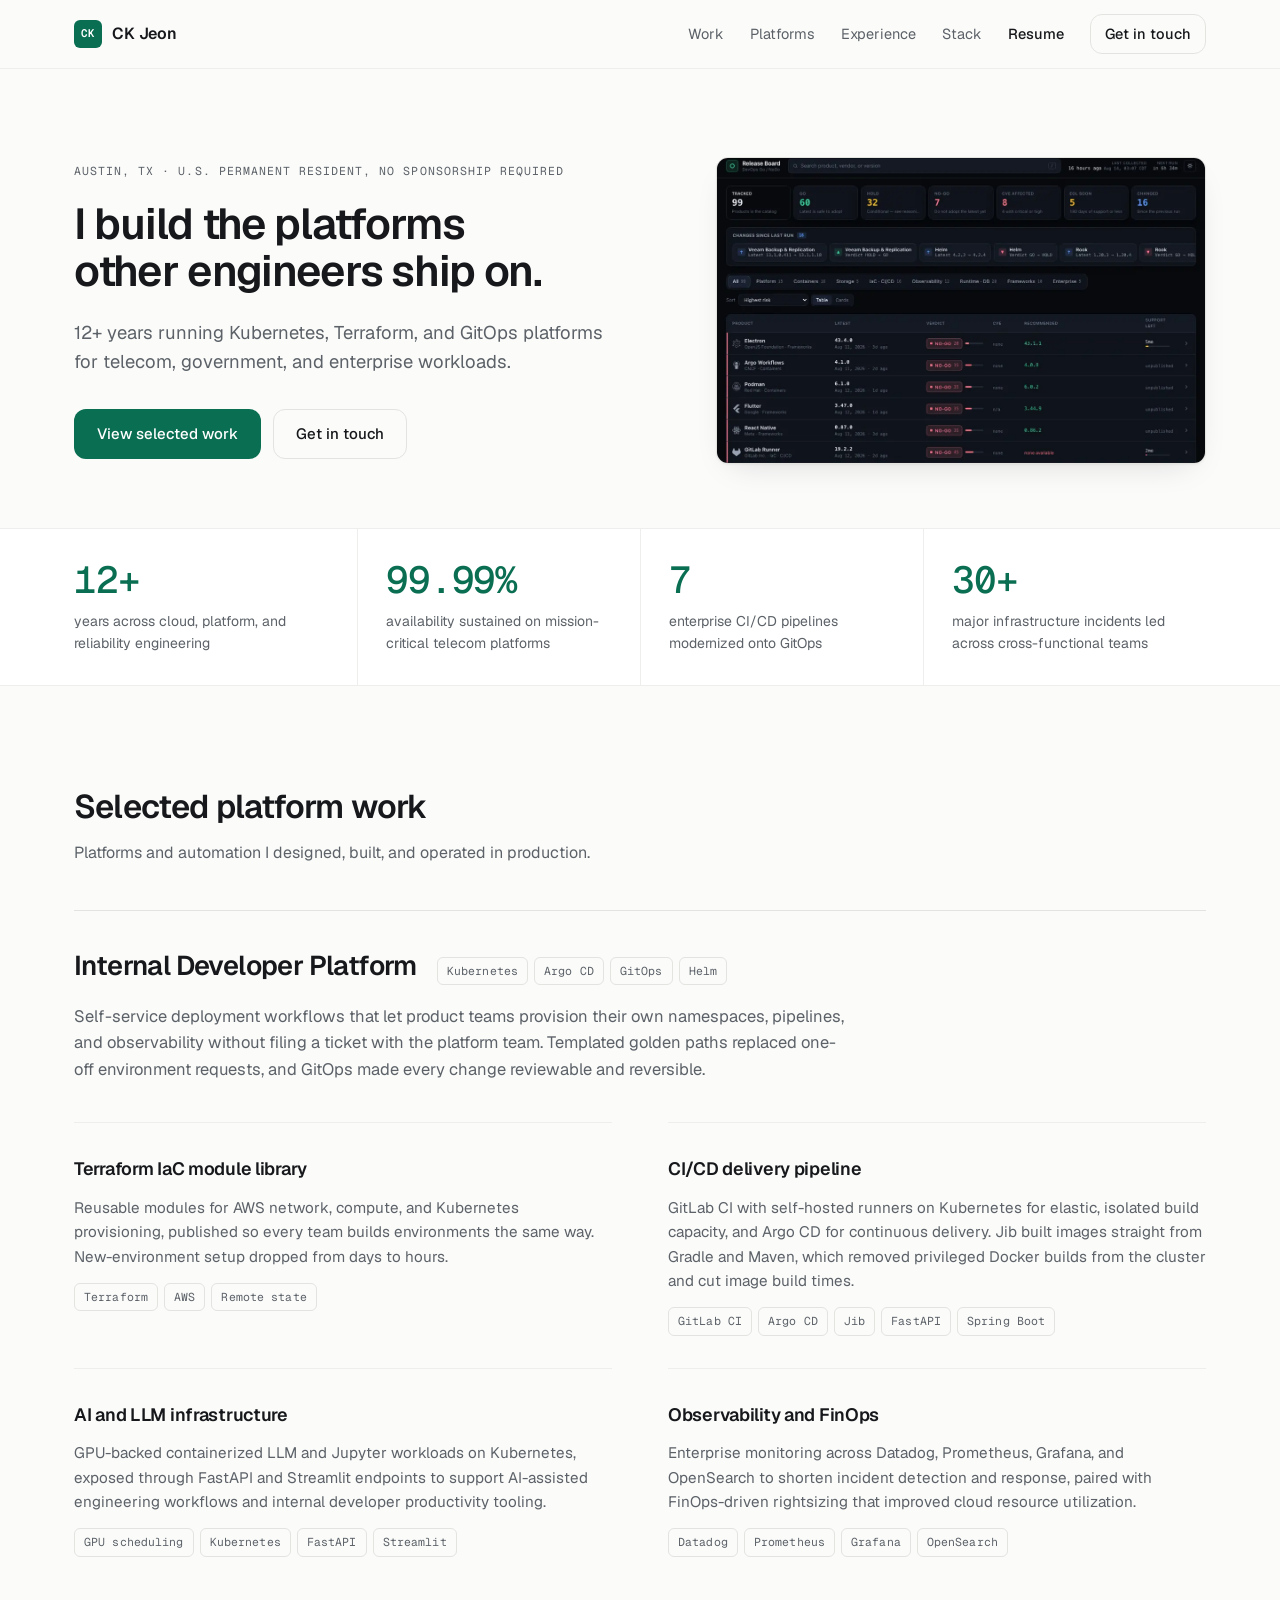
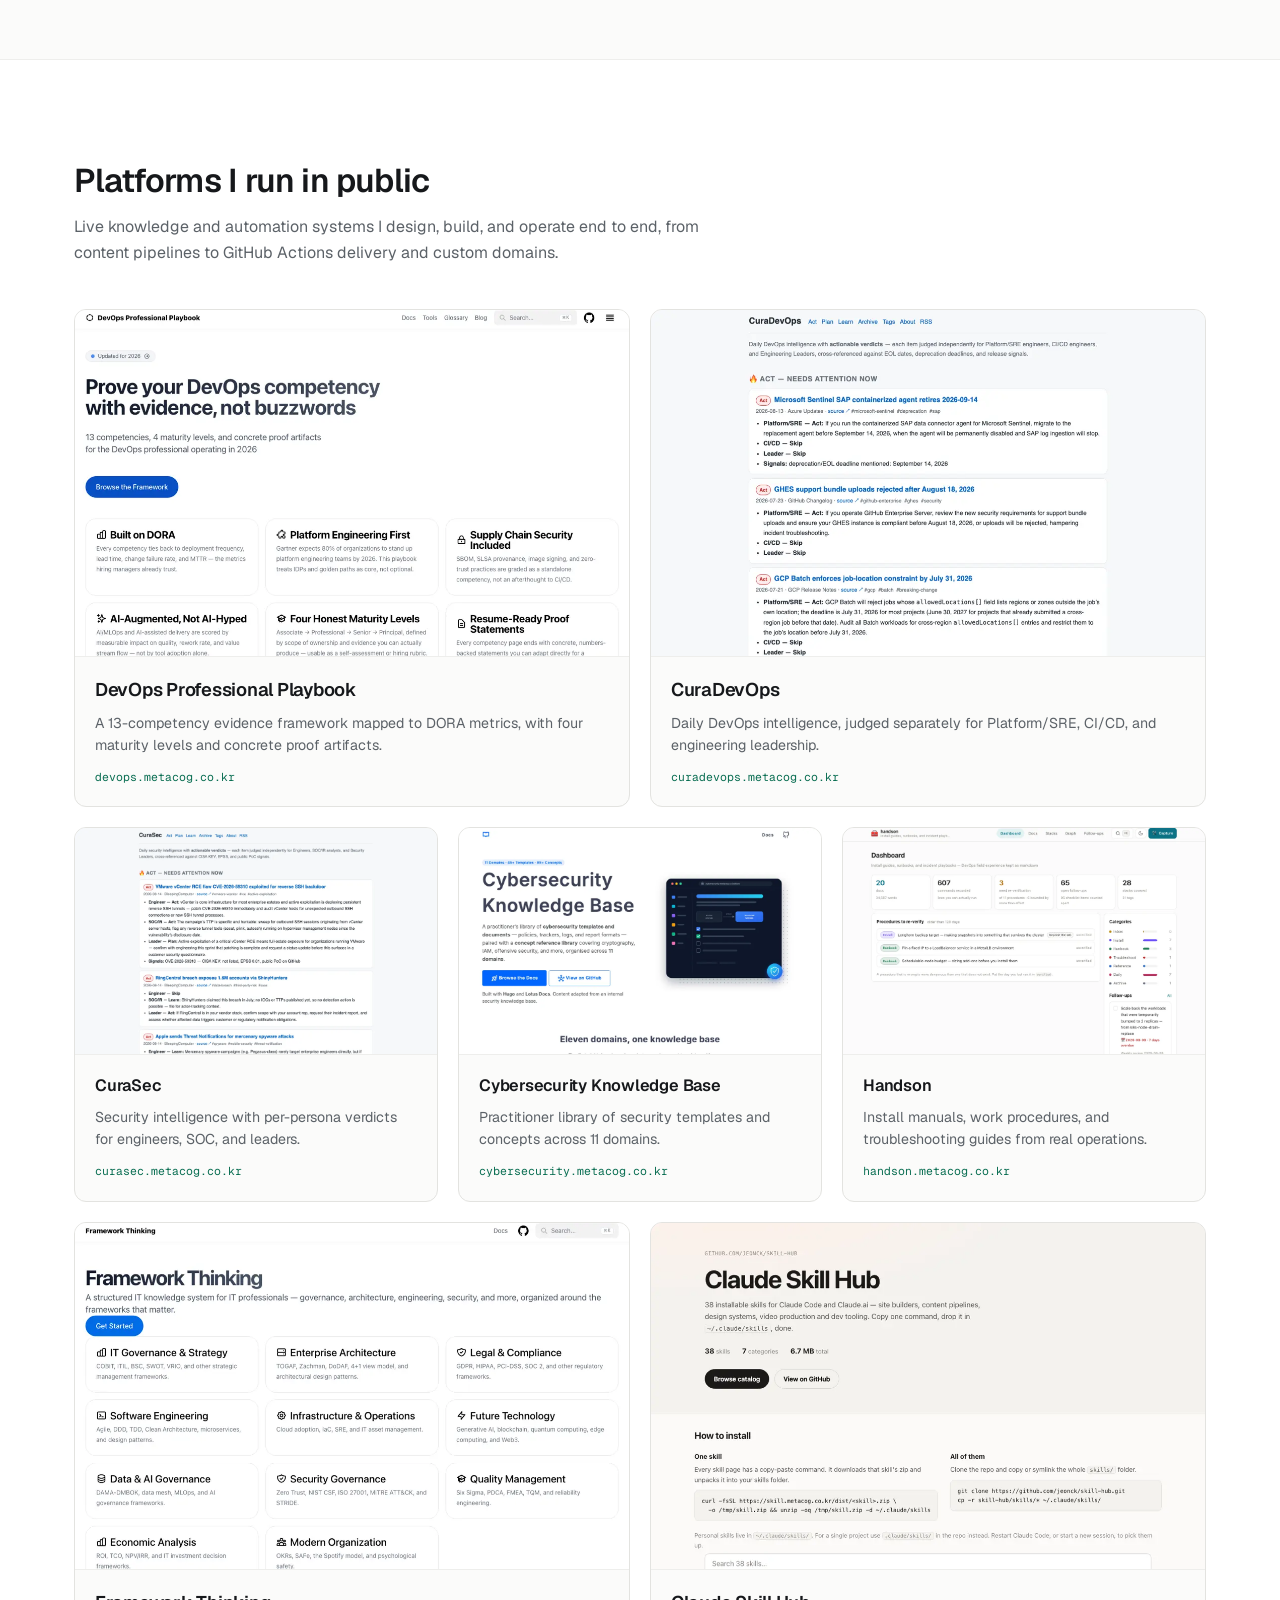
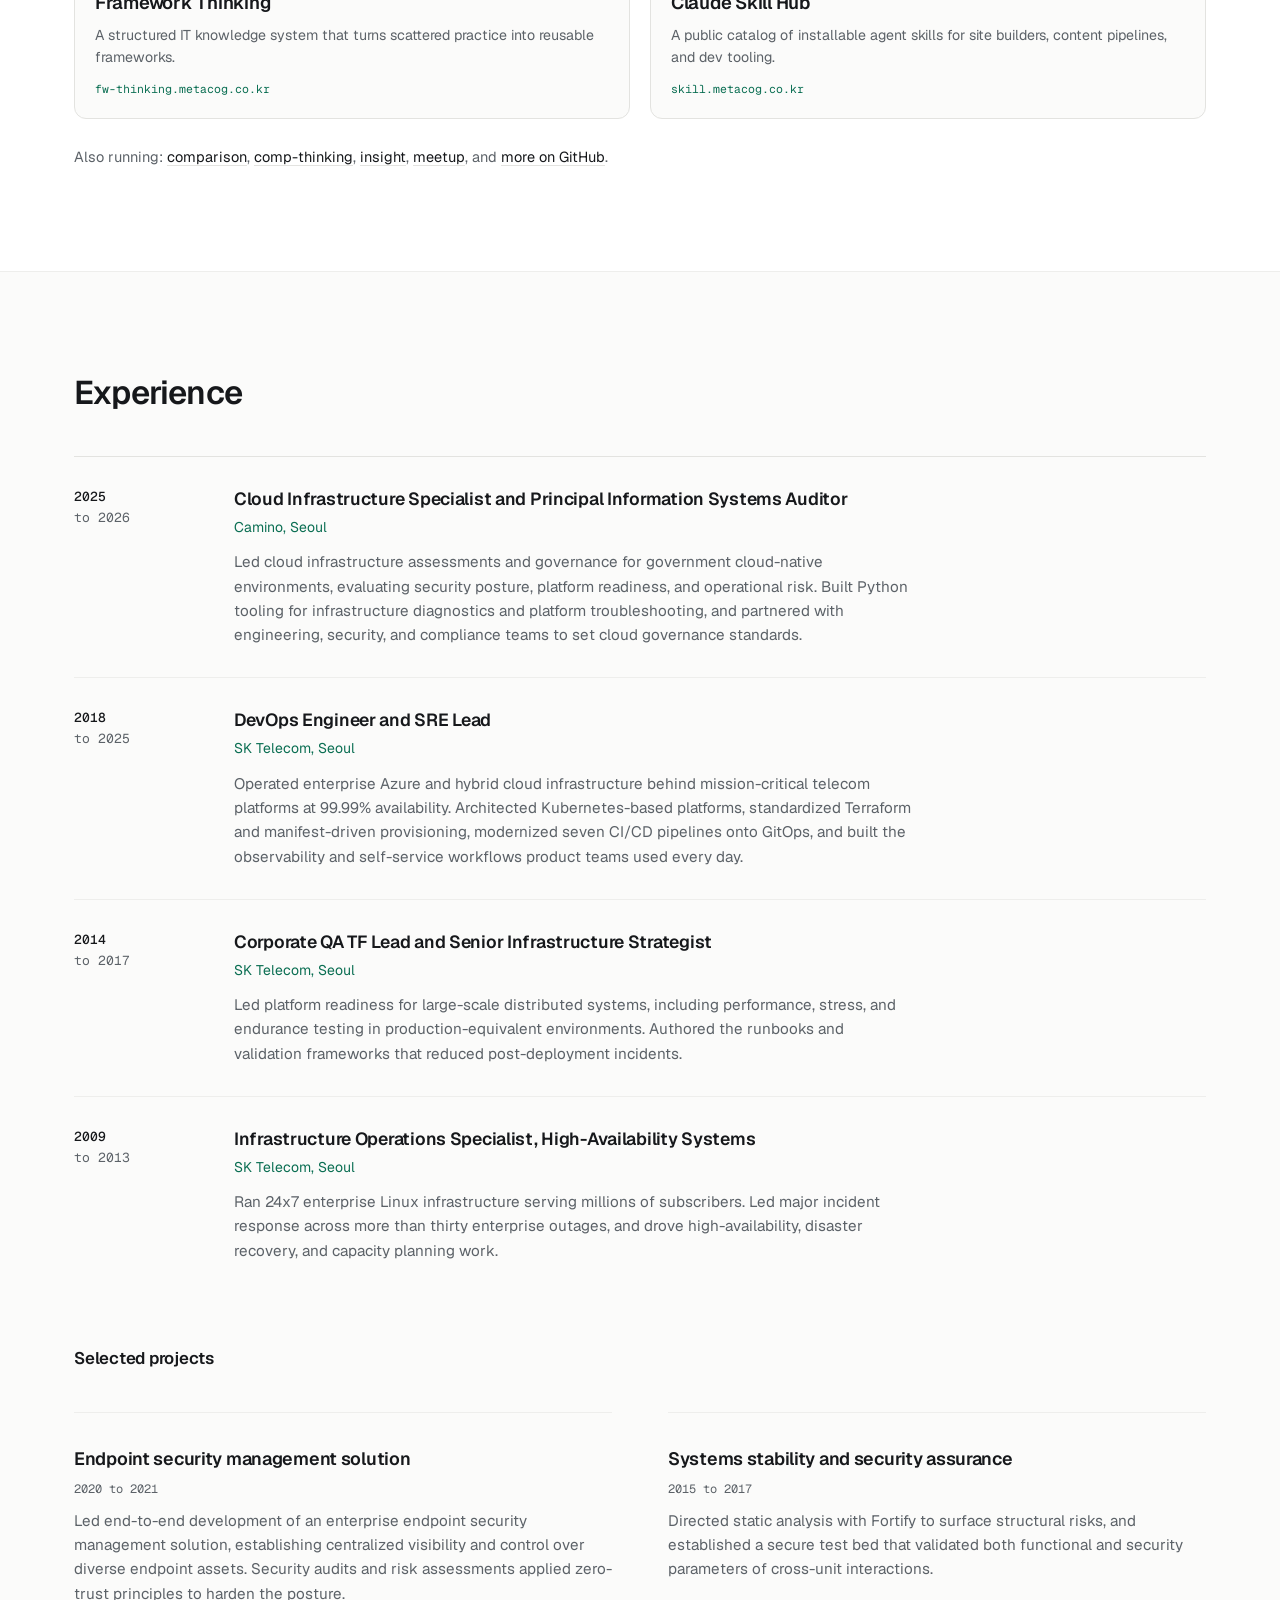
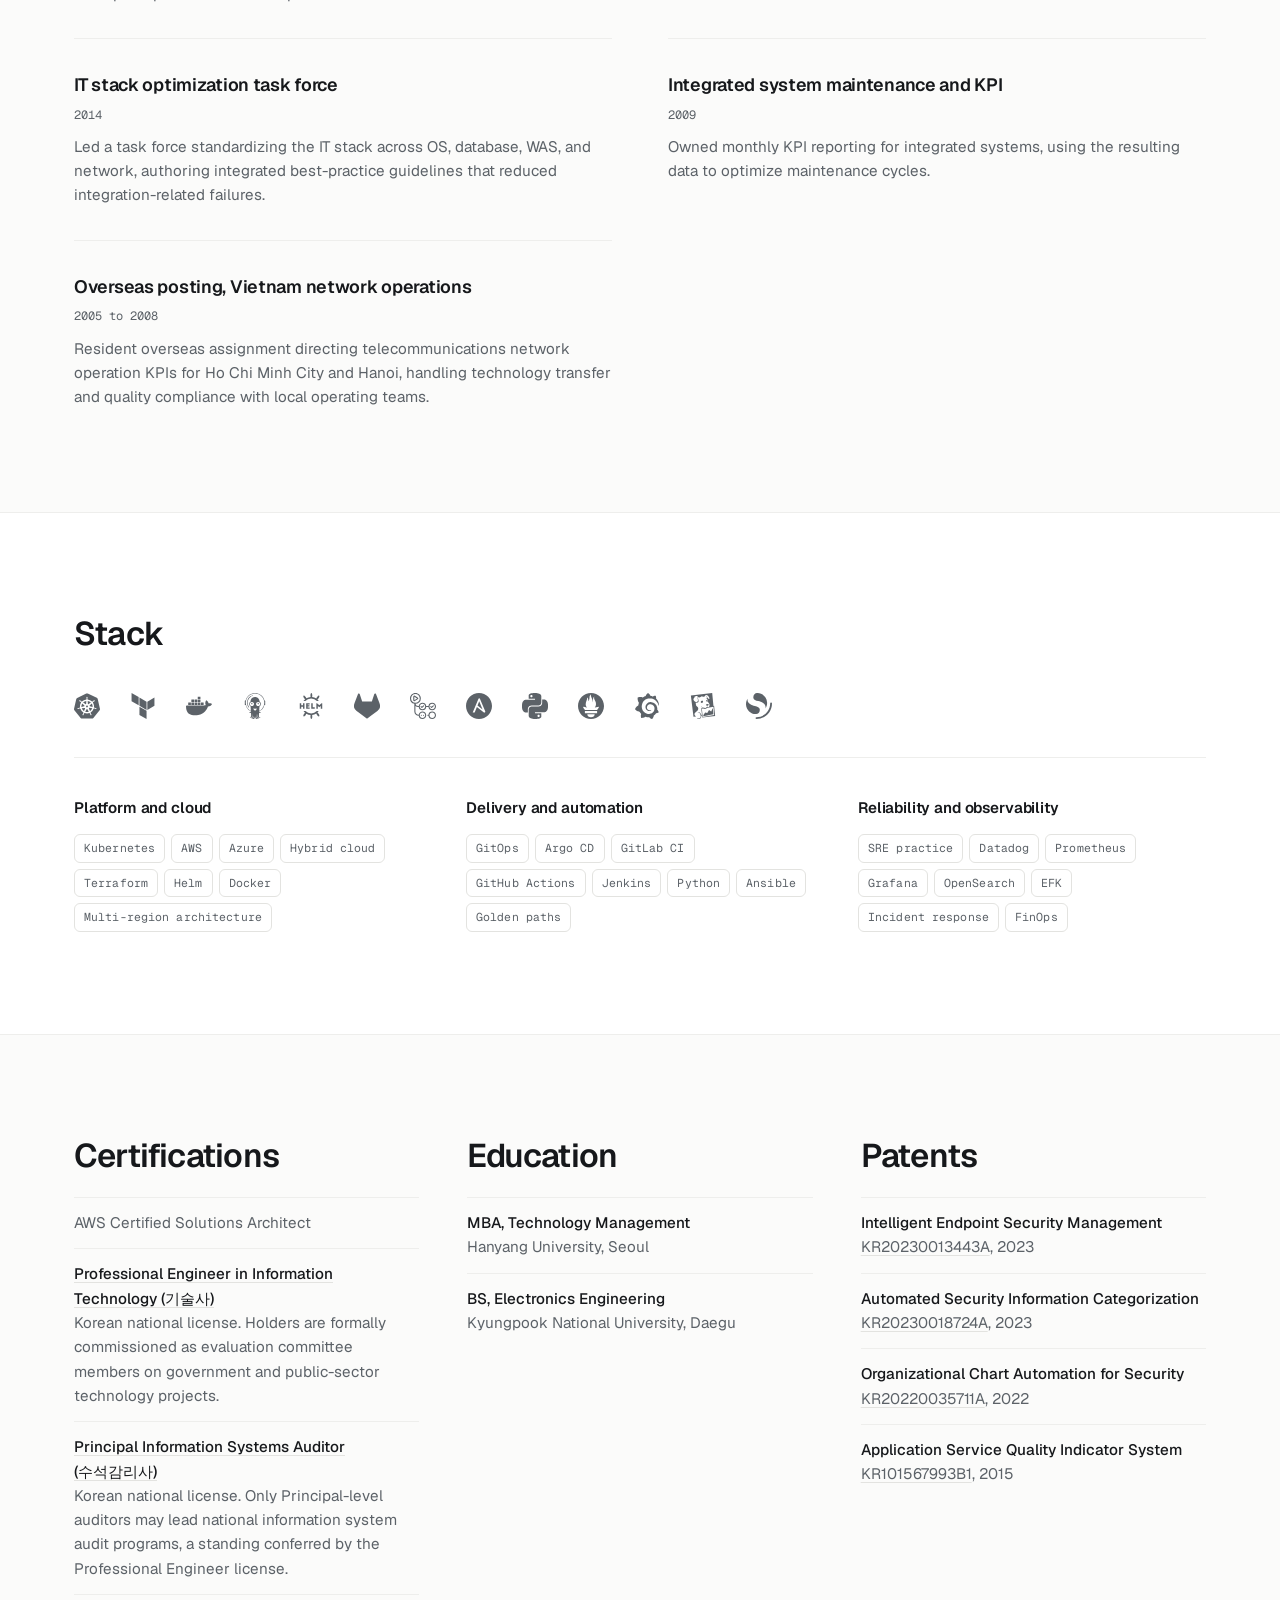
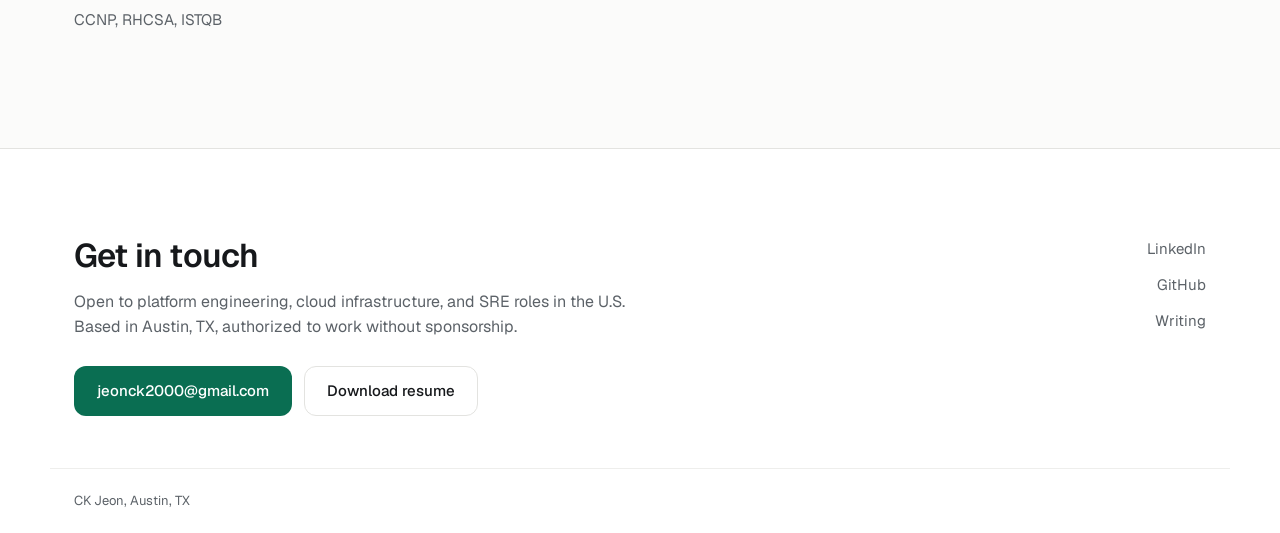
==== index.html @ 85f07dbd "Call the auditor credential a Korean national license Matches the Professional Engineer wording; bot" ====
<!doctype html>
<html lang="en">
<head>
<meta charset="utf-8">
<meta name="viewport" content="width=device-width, initial-scale=1">
<title>CK Jeon, Platform Engineering &amp; Cloud Infrastructure</title>
<meta name="description" content="CK Jeon (Chang Kook Jeon), platform engineering and cloud infrastructure leader in Austin, TX. 12+ years building Kubernetes platforms, Internal Developer Platforms, Terraform IaC, and GitOps delivery for telecom, government, and enterprise workloads.">
<link rel="canonical" href="https://jeonck.metacog.co.kr/">
<meta name="robots" content="index, follow">

<meta property="og:type" content="website">
<meta property="og:url" content="https://jeonck.metacog.co.kr/">
<meta property="og:title" content="CK Jeon, Platform Engineering &amp; Cloud Infrastructure">
<meta property="og:description" content="12+ years building Kubernetes platforms, Internal Developer Platforms, Terraform IaC, and GitOps delivery for telecom, government, and enterprise workloads.">
<meta property="og:image" content="https://jeonck.metacog.co.kr/img/og.png">
<meta property="og:image:width" content="1200">
<meta property="og:image:height" content="630">
<meta name="twitter:card" content="summary_large_image">

<link rel="icon" href="/favicon.svg" type="image/svg+xml">
<link rel="preload" href="/fonts/Geist.woff2" as="font" type="font/woff2" crossorigin>
<link rel="stylesheet" href="/styles.css">

<script type="application/ld+json">
{
  "@context": "https://schema.org",
  "@type": "Person",
  "name": "Chang Kook Jeon",
  "alternateName": "CK Jeon",
  "url": "https://jeonck.metacog.co.kr/",
  "email": "mailto:jeonck2000@gmail.com",
  "jobTitle": "Platform Engineering and Cloud Infrastructure Leader",
  "address": { "@type": "PostalAddress", "addressLocality": "Austin", "addressRegion": "TX", "addressCountry": "US" },
  "alumniOf": [
    { "@type": "CollegeOrUniversity", "name": "Hanyang University" },
    { "@type": "CollegeOrUniversity", "name": "Kyungpook National University" }
  ],
  "knowsAbout": ["Kubernetes","Platform Engineering","Terraform","GitOps","Site Reliability Engineering","AWS","Azure","CI/CD","Observability"],
  "sameAs": ["https://github.com/jeonck","https://www.linkedin.com/in/metacog/"]
}
</script>
</head>
<body>

<a class="skip" href="#main">Skip to content</a>

<header class="nav">
  <div class="wrap nav-in">
    <a class="brand" href="#top">
      <span class="brand-mark" aria-hidden="true">CK</span>
      <span class="brand-name">CK Jeon</span>
    </a>
    <nav class="nav-links" aria-label="Sections">
      <a href="#work">Work</a>
      <a href="#platforms">Platforms</a>
      <a href="#experience">Experience</a>
      <a href="#stack">Stack</a>
      <a class="nav-resume" href="/CK-Jeon-Resume.pdf" download>Resume</a>
      <a class="nav-cta" href="#contact">Get in touch</a>
    </nav>
  </div>
</header>

<main id="main">

<!-- 1. HERO : asymmetric split -->
<section class="hero" id="top">
  <div class="wrap hero-in">
    <div class="hero-copy">
      <p class="eyebrow">Austin, TX · U.S. Permanent Resident, no sponsorship required</p>
      <h1>I build the platforms<br>other engineers ship on.</h1>
      <p class="lede">12+ years running Kubernetes, Terraform, and GitOps platforms for telecom, government, and enterprise workloads.</p>
      <div class="cta-row">
        <a class="btn btn-primary" href="#work">View selected work</a>
        <a class="btn btn-ghost" href="#contact">Get in touch</a>
      </div>
    </div>
    <div class="hero-visual">
      <a class="shot shot-lg" href="https://rel-mgmt.metacog.co.kr/" target="_blank" rel="noopener">
        <img src="/img/relmgmt.webp" width="1100" height="688" alt="Release Board, a dashboard tracking 99 DevOps products with Go, Hold, and NoGo verdicts, built and operated by CK Jeon" fetchpriority="high" decoding="async">
      </a>
    </div>
  </div>
</section>

<!-- 2. METRICS : hairline column strip, no cards -->
<section class="metrics" aria-label="Career highlights">
  <div class="wrap metrics-in">
    <div class="metric"><span class="num">12+</span><span class="lab">years across cloud, platform, and reliability engineering</span></div>
    <div class="metric"><span class="num">99.99%</span><span class="lab">availability sustained on mission-critical telecom platforms</span></div>
    <div class="metric"><span class="num">7</span><span class="lab">enterprise CI/CD pipelines modernized onto GitOps</span></div>
    <div class="metric"><span class="num">30+</span><span class="lab">major infrastructure incidents led across cross-functional teams</span></div>
  </div>
</section>

<!-- 3. SELECTED WORK : one featured entry + 2x2 grid -->
<section class="section" id="work">
  <div class="wrap">
    <h2 class="h2">Selected platform work</h2>
    <p class="section-lede">Platforms and automation I designed, built, and operated in production.</p>

    <article class="feature reveal">
      <div class="feature-head">
        <h3>Internal Developer Platform</h3>
        <ul class="chips" aria-label="Technologies">
          <li>Kubernetes</li><li>Argo CD</li><li>GitOps</li><li>Helm</li>
        </ul>
      </div>
      <p class="feature-body">Self-service deployment workflows that let product teams provision their own namespaces, pipelines, and observability without filing a ticket with the platform team. Templated golden paths replaced one-off environment requests, and GitOps made every change reviewable and reversible.</p>
    </article>

    <div class="grid-2">
      <article class="entry reveal">
        <h3>Terraform IaC module library</h3>
        <p>Reusable modules for AWS network, compute, and Kubernetes provisioning, published so every team builds environments the same way. New-environment setup dropped from days to hours.</p>
        <ul class="chips" aria-label="Technologies"><li>Terraform</li><li>AWS</li><li>Remote state</li></ul>
      </article>

      <article class="entry reveal">
        <h3>CI/CD delivery pipeline</h3>
        <p>GitLab CI with self-hosted runners on Kubernetes for elastic, isolated build capacity, and Argo CD for continuous delivery. Jib built images straight from Gradle and Maven, which removed privileged Docker builds from the cluster and cut image build times.</p>
        <ul class="chips" aria-label="Technologies"><li>GitLab CI</li><li>Argo CD</li><li>Jib</li><li>FastAPI</li><li>Spring Boot</li></ul>
      </article>

      <article class="entry reveal">
        <h3>AI and LLM infrastructure</h3>
        <p>GPU-backed containerized LLM and Jupyter workloads on Kubernetes, exposed through FastAPI and Streamlit endpoints to support AI-assisted engineering workflows and internal developer productivity tooling.</p>
        <ul class="chips" aria-label="Technologies"><li>GPU scheduling</li><li>Kubernetes</li><li>FastAPI</li><li>Streamlit</li></ul>
      </article>

      <article class="entry reveal">
        <h3>Observability and FinOps</h3>
        <p>Enterprise monitoring across Datadog, Prometheus, Grafana, and OpenSearch to shorten incident detection and response, paired with FinOps-driven rightsizing that improved cloud resource utilization.</p>
        <ul class="chips" aria-label="Technologies"><li>Datadog</li><li>Prometheus</li><li>Grafana</li><li>OpenSearch</li></ul>
      </article>
    </div>
  </div>
</section>

<!-- 4. PLATFORMS : bento of real running sites -->
<section class="section section-alt" id="platforms">
  <div class="wrap">
    <h2 class="h2">Platforms I run in public</h2>
    <p class="section-lede">Live knowledge and automation systems I design, build, and operate end to end, from content pipelines to GitHub Actions delivery and custom domains.</p>

    <div class="bento">
      <a class="tile tile-wide reveal" href="https://devops.metacog.co.kr/" target="_blank" rel="noopener">
        <span class="tile-shot"><img src="/img/devops.webp" width="1100" height="688" alt="DevOps Professional Playbook homepage" loading="lazy" decoding="async"></span>
        <span class="tile-meta">
          <span class="tile-name">DevOps Professional Playbook</span>
          <span class="tile-desc">A 13-competency evidence framework mapped to DORA metrics, with four maturity levels and concrete proof artifacts.</span>
          <span class="tile-url">devops.metacog.co.kr</span>
        </span>
      </a>

      <a class="tile tile-wide reveal" href="https://curadevops.metacog.co.kr/" target="_blank" rel="noopener">
        <span class="tile-shot"><img src="/img/curadevops.webp" width="1100" height="688" alt="CuraDevOps daily intelligence feed" loading="lazy" decoding="async"></span>
        <span class="tile-meta">
          <span class="tile-name">CuraDevOps</span>
          <span class="tile-desc">Daily DevOps intelligence, judged separately for Platform/SRE, CI/CD, and engineering leadership.</span>
          <span class="tile-url">curadevops.metacog.co.kr</span>
        </span>
      </a>

      <a class="tile reveal" href="https://curasec.metacog.co.kr/" target="_blank" rel="noopener">
        <span class="tile-shot"><img src="/img/curasec.webp" width="1100" height="688" alt="CuraSec security intelligence feed" loading="lazy" decoding="async"></span>
        <span class="tile-meta">
          <span class="tile-name">CuraSec</span>
          <span class="tile-desc">Security intelligence with per-persona verdicts for engineers, SOC, and leaders.</span>
          <span class="tile-url">curasec.metacog.co.kr</span>
        </span>
      </a>

      <a class="tile reveal" href="https://cybersecurity.metacog.co.kr/" target="_blank" rel="noopener">
        <span class="tile-shot"><img src="/img/cybersecurity.webp" width="1100" height="688" alt="Cybersecurity Knowledge Base homepage" loading="lazy" decoding="async"></span>
        <span class="tile-meta">
          <span class="tile-name">Cybersecurity Knowledge Base</span>
          <span class="tile-desc">Practitioner library of security templates and concepts across 11 domains.</span>
          <span class="tile-url">cybersecurity.metacog.co.kr</span>
        </span>
      </a>

      <a class="tile reveal" href="https://handson.metacog.co.kr/" target="_blank" rel="noopener">
        <span class="tile-shot"><img src="/img/handson.webp" width="1100" height="688" alt="Handson DevOps runbook archive" loading="lazy" decoding="async"></span>
        <span class="tile-meta">
          <span class="tile-name">Handson</span>
          <span class="tile-desc">Install manuals, work procedures, and troubleshooting guides from real operations.</span>
          <span class="tile-url">handson.metacog.co.kr</span>
        </span>
      </a>

      <a class="tile tile-wide reveal" href="https://fw-thinking.metacog.co.kr/" target="_blank" rel="noopener">
        <span class="tile-shot"><img src="/img/fwthinking.webp" width="1100" height="688" alt="Framework Thinking knowledge base" loading="lazy" decoding="async"></span>
        <span class="tile-meta">
          <span class="tile-name">Framework Thinking</span>
          <span class="tile-desc">A structured IT knowledge system that turns scattered practice into reusable frameworks.</span>
          <span class="tile-url">fw-thinking.metacog.co.kr</span>
        </span>
      </a>

      <a class="tile tile-wide reveal" href="https://skill.metacog.co.kr/" target="_blank" rel="noopener">
        <span class="tile-shot"><img src="/img/skill.webp" width="1100" height="688" alt="Claude Skill Hub catalog" loading="lazy" decoding="async"></span>
        <span class="tile-meta">
          <span class="tile-name">Claude Skill Hub</span>
          <span class="tile-desc">A public catalog of installable agent skills for site builders, content pipelines, and dev tooling.</span>
          <span class="tile-url">skill.metacog.co.kr</span>
        </span>
      </a>
    </div>

    <p class="also">Also running:
      <a href="https://comparison.metacog.co.kr/" target="_blank" rel="noopener">comparison</a>,
      <a href="https://comp-thinking.metacog.co.kr/" target="_blank" rel="noopener">comp-thinking</a>,
      <a href="https://insight.metacog.co.kr/" target="_blank" rel="noopener">insight</a>,
      <a href="https://meetup.metacog.co.kr/" target="_blank" rel="noopener">meetup</a>,
      and <a href="https://github.com/jeonck" target="_blank" rel="noopener">more on GitHub</a>.
    </p>
  </div>
</section>

<!-- 5. EXPERIENCE : year-rail timeline -->
<section class="section" id="experience">
  <div class="wrap">
    <h2 class="h2">Experience</h2>

    <ol class="timeline">
      <li class="role reveal">
        <div class="role-when"><span class="yr">2025</span><span class="yr-to">2026</span></div>
        <div class="role-what">
          <h3>Cloud Infrastructure Specialist and Principal Information Systems Auditor</h3>
          <p class="role-org">Camino, Seoul</p>
          <p>Led cloud infrastructure assessments and governance for government cloud-native environments, evaluating security posture, platform readiness, and operational risk. Built Python tooling for infrastructure diagnostics and platform troubleshooting, and partnered with engineering, security, and compliance teams to set cloud governance standards.</p>
        </div>
      </li>

      <li class="role reveal">
        <div class="role-when"><span class="yr">2018</span><span class="yr-to">2025</span></div>
        <div class="role-what">
          <h3>DevOps Engineer and SRE Lead</h3>
          <p class="role-org">SK Telecom, Seoul</p>
          <p>Operated enterprise Azure and hybrid cloud infrastructure behind mission-critical telecom platforms at 99.99% availability. Architected Kubernetes-based platforms, standardized Terraform and manifest-driven provisioning, modernized seven CI/CD pipelines onto GitOps, and built the observability and self-service workflows product teams used every day.</p>
        </div>
      </li>

      <li class="role reveal">
        <div class="role-when"><span class="yr">2014</span><span class="yr-to">2017</span></div>
        <div class="role-what">
          <h3>Corporate QA TF Lead and Senior Infrastructure Strategist</h3>
          <p class="role-org">SK Telecom, Seoul</p>
          <p>Led platform readiness for large-scale distributed systems, including performance, stress, and endurance testing in production-equivalent environments. Authored the runbooks and validation frameworks that reduced post-deployment incidents.</p>
        </div>
      </li>

      <li class="role reveal">
        <div class="role-when"><span class="yr">2009</span><span class="yr-to">2013</span></div>
        <div class="role-what">
          <h3>Infrastructure Operations Specialist, High-Availability Systems</h3>
          <p class="role-org">SK Telecom, Seoul</p>
          <p>Ran 24x7 enterprise Linux infrastructure serving millions of subscribers. Led major incident response across more than thirty enterprise outages, and drove high-availability, disaster recovery, and capacity planning work.</p>
        </div>
      </li>
    </ol>

    <h3 class="sub-h">Selected projects</h3>
    <div class="grid-2">
      <article class="entry reveal">
        <h3>Endpoint security management solution</h3>
        <span class="entry-when">2020 to 2021</span>
        <p>Led end-to-end development of an enterprise endpoint security management solution, establishing centralized visibility and control over diverse endpoint assets. Security audits and risk assessments applied zero-trust principles to harden the posture.</p>
      </article>

      <article class="entry reveal">
        <h3>Systems stability and security assurance</h3>
        <span class="entry-when">2015 to 2017</span>
        <p>Directed static analysis with Fortify to surface structural risks, and established a secure test bed that validated both functional and security parameters of cross-unit interactions.</p>
      </article>

      <article class="entry reveal">
        <h3>IT stack optimization task force</h3>
        <span class="entry-when">2014</span>
        <p>Led a task force standardizing the IT stack across OS, database, WAS, and network, authoring integrated best-practice guidelines that reduced integration-related failures.</p>
      </article>

      <article class="entry reveal">
        <h3>Integrated system maintenance and KPI</h3>
        <span class="entry-when">2009</span>
        <p>Owned monthly KPI reporting for integrated systems, using the resulting data to optimize maintenance cycles.</p>
      </article>

      <article class="entry reveal">
        <h3>Overseas posting, Vietnam network operations</h3>
        <span class="entry-when">2005 to 2008</span>
        <p>Resident overseas assignment directing telecommunications network operation KPIs for Ho Chi Minh City and Hanoi, handling technology transfer and quality compliance with local operating teams.</p>
      </article>
    </div>
  </div>
</section>

<!-- 6. STACK : logo strip + grouped clusters -->
<section class="section section-alt" id="stack">
  <div class="wrap">
    <h2 class="h2">Stack</h2>

    <ul class="logos" aria-label="Core technologies">
      <li><i class="lg" style="--i:url('/img/logos/kubernetes.svg')" role="img" aria-label="Kubernetes"></i></li>
      <li><i class="lg" style="--i:url('/img/logos/terraform.svg')" role="img" aria-label="Terraform"></i></li>
      <li><i class="lg" style="--i:url('/img/logos/docker.svg')" role="img" aria-label="Docker"></i></li>
      <li><i class="lg" style="--i:url('/img/logos/argo.svg')" role="img" aria-label="Argo CD"></i></li>
      <li><i class="lg" style="--i:url('/img/logos/helm.svg')" role="img" aria-label="Helm"></i></li>
      <li><i class="lg" style="--i:url('/img/logos/gitlab.svg')" role="img" aria-label="GitLab"></i></li>
      <li><i class="lg" style="--i:url('/img/logos/githubactions.svg')" role="img" aria-label="GitHub Actions"></i></li>
      <li><i class="lg" style="--i:url('/img/logos/ansible.svg')" role="img" aria-label="Ansible"></i></li>
      <li><i class="lg" style="--i:url('/img/logos/python.svg')" role="img" aria-label="Python"></i></li>
      <li><i class="lg" style="--i:url('/img/logos/prometheus.svg')" role="img" aria-label="Prometheus"></i></li>
      <li><i class="lg" style="--i:url('/img/logos/grafana.svg')" role="img" aria-label="Grafana"></i></li>
      <li><i class="lg" style="--i:url('/img/logos/datadog.svg')" role="img" aria-label="Datadog"></i></li>
      <li><i class="lg" style="--i:url('/img/logos/opensearch.svg')" role="img" aria-label="OpenSearch"></i></li>
    </ul>

    <div class="clusters">
      <div class="cluster reveal">
        <h3>Platform and cloud</h3>
        <ul class="chips"><li>Kubernetes</li><li>AWS</li><li>Azure</li><li>Hybrid cloud</li><li>Terraform</li><li>Helm</li><li>Docker</li><li>Multi-region architecture</li></ul>
      </div>
      <div class="cluster reveal">
        <h3>Delivery and automation</h3>
        <ul class="chips"><li>GitOps</li><li>Argo CD</li><li>GitLab CI</li><li>GitHub Actions</li><li>Jenkins</li><li>Python</li><li>Ansible</li><li>Golden paths</li></ul>
      </div>
      <div class="cluster reveal">
        <h3>Reliability and observability</h3>
        <ul class="chips"><li>SRE practice</li><li>Datadog</li><li>Prometheus</li><li>Grafana</li><li>OpenSearch</li><li>EFK</li><li>Incident response</li><li>FinOps</li></ul>
      </div>
    </div>
  </div>
</section>

<!-- 7. CREDENTIALS -->
<section class="section" id="credentials">
  <div class="wrap creds">
    <div class="reveal">
      <h2 class="h2">Certifications</h2>
      <ul class="plain">
        <li>AWS Certified Solutions Architect</li>
        <li><strong><a href="https://encykorea.aks.ac.kr/Article/E0008307" target="_blank" rel="noopener">Professional Engineer in Information Technology (기술사)</a></strong><br>Korean national license. Holders are formally commissioned as evaluation committee members on government and public-sector technology projects.</li>
        <li><strong><a href="https://auditor.nia.or.kr/front/main/main.do" target="_blank" rel="noopener">Principal Information Systems Auditor (수석감리사)</a></strong><br>Korean national license. Only Principal-level auditors may lead national information system audit programs, a standing conferred by the Professional Engineer license.</li>
        <li>CCNP, RHCSA, ISTQB</li>
      </ul>
    </div>
    <div class="reveal">
      <h2 class="h2">Education</h2>
      <ul class="plain">
        <li><strong>MBA, Technology Management</strong><br>Hanyang University, Seoul</li>
        <li><strong>BS, Electronics Engineering</strong><br>Kyungpook National University, Daegu</li>
      </ul>
    </div>
    <div class="reveal">
      <h2 class="h2">Patents</h2>
      <ul class="plain">
        <li><strong>Intelligent Endpoint Security Management</strong><br><a href="https://patents.google.com/patent/KR20230013443A/en" target="_blank" rel="noopener">KR20230013443A</a>, 2023</li>
        <li><strong>Automated Security Information Categorization</strong><br><a href="https://patents.google.com/patent/KR20230018724A/en" target="_blank" rel="noopener">KR20230018724A</a>, 2023</li>
        <li><strong>Organizational Chart Automation for Security</strong><br><a href="https://patents.google.com/patent/KR20220035711A" target="_blank" rel="noopener">KR20220035711A</a>, 2022</li>
        <li><strong>Application Service Quality Indicator System</strong><br><a href="https://patents.google.com/patent/KR101567993B1/en" target="_blank" rel="noopener">KR101567993B1</a>, 2015</li>
      </ul>
    </div>
  </div>
</section>

</main>

<!-- 8. CONTACT -->
<footer class="foot" id="contact">
  <div class="wrap foot-in">
    <div class="foot-lead">
      <h2 class="h2">Get in touch</h2>
      <p>Open to platform engineering, cloud infrastructure, and SRE roles in the U.S. Based in Austin, TX, authorized to work without sponsorship.</p>
      <div class="cta-row">
        <a class="btn btn-primary" href="mailto:jeonck2000@gmail.com">jeonck2000@gmail.com</a>
        <a class="btn btn-ghost" href="/CK-Jeon-Resume.pdf" download>Download resume</a>
      </div>
    </div>
    <nav class="foot-links" aria-label="Elsewhere">
      <a href="https://www.linkedin.com/in/metacog/" target="_blank" rel="noopener">LinkedIn</a>
      <a href="https://github.com/jeonck" target="_blank" rel="noopener">GitHub</a>
      <a href="https://devops.metacog.co.kr/" target="_blank" rel="noopener">Writing</a>
    </nav>
  </div>
  <div class="wrap foot-base">
    <span>CK Jeon, Austin, TX</span>
  </div>
</footer>

</body>
</html>
---- styles.css ----
/* ------------------------------------------------------------------
   CK Jeon, personal site
   Radius rule: surfaces, images and buttons = 12px; inline chips = 6px.
   One accent colour, applied identically in light and dark.
------------------------------------------------------------------- */

@font-face{
  font-family:"Geist";
  src:url("/fonts/Geist.woff2") format("woff2-variations");
  font-weight:100 900; font-display:swap; font-style:normal;
}
@font-face{
  font-family:"Geist Mono";
  src:url("/fonts/GeistMono.woff2") format("woff2-variations");
  font-weight:100 900; font-display:swap; font-style:normal;
}

:root{
  --bg:#fbfbfa;
  --surface:#ffffff;
  --text:#16181b;
  --muted:#5c6268;
  --line:#e3e3e0;
  --line-soft:#eeeeec;
  --accent:#0a6e52;
  --accent-ink:#ffffff;
  --accent-soft:rgba(10,110,82,.08);
  --shadow:0 1px 2px rgba(22,24,27,.04), 0 12px 32px -16px rgba(22,24,27,.18);

  --r:12px;
  --r-chip:6px;
  --wrap:1180px;
  --ease:cubic-bezier(.16,1,.3,1);
}

@media (prefers-color-scheme:dark){
  :root{
    --bg:#0b0d0e;
    --surface:#131618;
    --text:#e8eaec;
    --muted:#98a0a7;
    --line:#23282c;
    --line-soft:#1b1f22;
    --accent:#3ddc9a;
    --accent-ink:#04211a;
    --accent-soft:rgba(61,220,154,.10);
    --shadow:0 1px 2px rgba(0,0,0,.4), 0 16px 40px -20px rgba(0,0,0,.7);
  }
}

*,*::before,*::after{box-sizing:border-box}
html{-webkit-text-size-adjust:100%; scroll-behavior:smooth}
@media (prefers-reduced-motion:reduce){html{scroll-behavior:auto}}

body{
  margin:0;
  background:var(--bg);
  color:var(--text);
  font-family:"Geist",-apple-system,BlinkMacSystemFont,"Segoe UI",system-ui,sans-serif;
  font-size:16px;
  line-height:1.6;
  -webkit-font-smoothing:antialiased;
  text-rendering:optimizeLegibility;
}

img{max-width:100%; height:auto; display:block}
a{color:inherit}

.wrap{width:100%; max-width:var(--wrap); margin-inline:auto; padding-inline:24px}

.skip{
  position:absolute; left:-9999px; top:0; z-index:100;
  background:var(--accent); color:var(--accent-ink);
  padding:10px 16px; border-radius:var(--r); font-weight:600;
}
.skip:focus{left:12px; top:12px}

:where(a,button,.tile):focus-visible{
  outline:2px solid var(--accent); outline-offset:3px; border-radius:var(--r);
}

/* ---------- nav ---------- */
.nav{
  position:sticky; top:0; z-index:50;
  background:color-mix(in srgb, var(--bg) 88%, transparent);
  backdrop-filter:saturate(150%) blur(12px);
  -webkit-backdrop-filter:saturate(150%) blur(12px);
  border-bottom:1px solid var(--line-soft);
}
.nav-in{
  height:68px; display:flex; align-items:center; justify-content:space-between; gap:24px;
}
.brand{display:inline-flex; align-items:center; gap:10px; text-decoration:none; font-weight:600; letter-spacing:-.01em}
.brand-mark{
  display:grid; place-items:center; width:28px; height:28px;
  border-radius:var(--r-chip); background:var(--accent); color:var(--accent-ink);
  font-family:"Geist Mono",ui-monospace,monospace; font-size:11px; font-weight:600; letter-spacing:.02em;
}
.nav-links{display:flex; align-items:center; gap:26px; font-size:14.5px; white-space:nowrap}
.nav-links a{text-decoration:none; color:var(--muted); transition:color .2s var(--ease)}
.nav-links a:hover{color:var(--text)}
.nav-cta{
  color:var(--text) !important; font-weight:500;
  border:1px solid var(--line); border-radius:var(--r);
  padding:7px 14px; transition:border-color .2s var(--ease), background .2s var(--ease);
}
.nav-cta:hover{border-color:var(--accent); background:var(--accent-soft)}
.nav-resume{color:var(--text) !important; font-weight:500}
.nav-resume:hover{color:var(--accent) !important}
/* Section anchors collapse on small screens, but Resume and contact are the two
   actions a recruiter came for, so both survive down to the narrowest viewport. */
@media (max-width:960px){
  .nav-links a:not(.nav-cta):not(.nav-resume){display:none}
  .nav-links{gap:20px}
}
@media (max-width:420px){
  .brand-name{display:none}
  .nav-links{gap:14px}
}

/* ---------- hero ---------- */
.hero{padding:clamp(48px,7vw,88px) 0 clamp(40px,5vw,64px)}
.hero-in{
  display:grid; gap:clamp(32px,5vw,64px);
  grid-template-columns:1fr; align-items:center;
}
@media (min-width:960px){
  .hero-in{grid-template-columns:1.18fr 1fr}
}

.eyebrow{
  margin:0 0 20px;
  font-family:"Geist Mono",ui-monospace,monospace;
  font-size:11.5px; letter-spacing:.09em; text-transform:uppercase;
  color:var(--muted);
}
h1{
  margin:0;
  font-size:clamp(2rem,3.4vw,2.7rem);
  line-height:1.1;
  letter-spacing:-.03em;
  font-weight:600;
  text-wrap:balance;
}
.lede{
  margin:22px 0 0; max-width:46ch;
  font-size:clamp(1.02rem,1.5vw,1.15rem);
  color:var(--muted);
}
.cta-row{display:flex; flex-wrap:wrap; gap:12px; margin-top:32px}

.btn{
  display:inline-flex; align-items:center; justify-content:center;
  white-space:nowrap;
  padding:12px 22px; border-radius:var(--r);
  font-size:15px; font-weight:500; text-decoration:none;
  border:1px solid transparent;
  transition:transform .18s var(--ease), background .2s var(--ease), border-color .2s var(--ease);
}
.btn:active{transform:translateY(1px)}
.btn-primary{background:var(--accent); color:var(--accent-ink)}
.btn-primary:hover{background:color-mix(in srgb, var(--accent) 88%, var(--text))}
.btn-ghost{border-color:var(--line); color:var(--text)}
.btn-ghost:hover{border-color:var(--accent); background:var(--accent-soft)}

.shot{
  display:block; border-radius:var(--r); overflow:hidden;
  border:1px solid var(--line); background:var(--surface);
  box-shadow:var(--shadow);
  transition:transform .35s var(--ease), border-color .3s var(--ease);
}
.shot:hover{transform:translateY(-3px); border-color:color-mix(in srgb, var(--accent) 45%, var(--line))}
.shot img{width:100%}

/* ---------- metrics ---------- */
.metrics{border-block:1px solid var(--line-soft); background:var(--surface)}
.metrics-in{
  display:grid; grid-template-columns:1fr; gap:0;
}
@media (min-width:700px){ .metrics-in{grid-template-columns:repeat(2,1fr)} }
@media (min-width:1000px){ .metrics-in{grid-template-columns:repeat(4,1fr)} }
.metric{padding:28px 0}
@media (min-width:700px){
  .metric{padding:30px 28px}
  .metric:not(:first-child){border-left:1px solid var(--line-soft)}
  .metric:first-child{padding-left:0}
}
@media (min-width:700px) and (max-width:999px){
  .metric:nth-child(3){border-left:0; padding-left:0}
  .metric:nth-child(-n+2){border-bottom:1px solid var(--line-soft)}
}
.metric .num{
  display:block;
  font-family:"Geist Mono",ui-monospace,monospace;
  font-size:clamp(1.9rem,3.2vw,2.35rem);
  font-weight:500; letter-spacing:-.03em; line-height:1.1;
  color:var(--accent);
}
.metric .lab{display:block; margin-top:10px; font-size:14px; color:var(--muted); max-width:30ch}

/* ---------- generic section ---------- */
.section{padding:clamp(64px,8vw,108px) 0}
.section-alt{background:var(--surface); border-block:1px solid var(--line-soft)}
.h2{
  margin:0;
  font-size:clamp(1.55rem,3vw,2.05rem);
  line-height:1.15; letter-spacing:-.024em; font-weight:600;
}
.section-lede{margin:14px 0 0; max-width:62ch; color:var(--muted)}

/* ---------- selected work ---------- */
.feature{
  margin-top:44px; padding-top:32px; border-top:1px solid var(--line);
}
.feature-head{display:flex; flex-wrap:wrap; align-items:baseline; gap:16px 20px}
.feature h3{
  margin:0; font-size:clamp(1.3rem,2.4vw,1.7rem);
  letter-spacing:-.022em; font-weight:600;
}
.feature-body{margin:16px 0 0; max-width:70ch; color:var(--muted); font-size:16.5px}

.grid-2{
  display:grid; grid-template-columns:1fr; gap:0; margin-top:8px;
}
@media (min-width:820px){ .grid-2{grid-template-columns:1fr 1fr; column-gap:56px} }
.entry{padding:32px 0 0; margin-top:32px; border-top:1px solid var(--line-soft)}
.entry h3{margin:0 0 12px; font-size:1.12rem; letter-spacing:-.016em; font-weight:600}
.entry p{margin:0; color:var(--muted); font-size:15.2px}

.chips{list-style:none; display:flex; flex-wrap:wrap; gap:6px; margin:14px 0 0; padding:0}
.chips li{
  font-family:"Geist Mono",ui-monospace,monospace;
  font-size:11.5px; letter-spacing:.01em;
  padding:4px 9px; border-radius:var(--r-chip);
  border:1px solid var(--line); color:var(--muted);
}

/* ---------- bento platforms ---------- */
.bento{
  display:grid; grid-template-columns:1fr; gap:18px; margin-top:44px;
}
/* Two featured tiles on top, four supporting tiles below. Every row holds
   equal-span tiles, so images share a height and no tile stretches to fill. */
@media (min-width:620px) and (max-width:899px){
  .bento{grid-template-columns:repeat(2,1fr)}
}
@media (min-width:900px){
  .bento{grid-template-columns:repeat(6,1fr); gap:20px}
  .tile{grid-column:span 2}
  .tile-wide{grid-column:span 3}
}
.tile{
  display:flex; flex-direction:column;
  border:1px solid var(--line); border-radius:var(--r);
  background:var(--bg); overflow:hidden; text-decoration:none;
  transition:transform .3s var(--ease), border-color .3s var(--ease), box-shadow .3s var(--ease);
}
.tile:hover{transform:translateY(-3px); border-color:color-mix(in srgb, var(--accent) 45%, var(--line)); box-shadow:var(--shadow)}
.tile-shot{display:block; overflow:hidden; border-bottom:1px solid var(--line-soft); background:var(--surface)}
.tile-shot img{width:100%; transition:transform .5s var(--ease)}
.tile:hover .tile-shot img{transform:scale(1.02)}
.tile-meta{display:block; padding:18px 20px 20px}
.tile-name{display:block; font-weight:600; letter-spacing:-.014em; font-size:1.02rem}
.tile-wide .tile-name{font-size:1.15rem}
.tile-desc{display:block; margin-top:7px; color:var(--muted); font-size:14.2px; line-height:1.55}
.tile-url{
  display:block; margin-top:12px;
  font-family:"Geist Mono",ui-monospace,monospace;
  font-size:11.5px; color:var(--accent);
}
.also{margin:26px 0 0; font-size:14.5px; color:var(--muted)}
.also a{color:var(--text); text-underline-offset:3px; text-decoration-color:var(--line)}
.also a:hover{text-decoration-color:var(--accent)}

/* ---------- timeline ---------- */
.timeline{list-style:none; margin:44px 0 0; padding:0}
.role{
  display:grid; grid-template-columns:1fr; gap:8px 40px;
  padding:30px 0; border-top:1px solid var(--line-soft);
}
.role:first-child{border-top:1px solid var(--line)}
@media (min-width:780px){ .role{grid-template-columns:120px 1fr} }
.role-when{
  display:flex; gap:6px; align-items:baseline;
  font-family:"Geist Mono",ui-monospace,monospace; font-size:13px; color:var(--muted);
}
@media (min-width:780px){ .role-when{flex-direction:column; gap:0} }
.yr{color:var(--text); font-weight:500}
.yr-to::before{content:"to "; color:var(--muted)}
@media (max-width:779px){ .yr-to::before{content:"to "} }
.role-what h3{margin:0; font-size:1.1rem; letter-spacing:-.016em; font-weight:600; line-height:1.35}
.role-org{margin:5px 0 12px; font-size:14px; color:var(--accent)}
.role-what p:last-child{margin:0; color:var(--muted); font-size:15.2px; max-width:68ch}
.sub-h{margin:52px 0 0; font-size:1.05rem; font-weight:600; letter-spacing:-.014em}
.entry-when{
  display:block; margin:-6px 0 10px;
  font-family:"Geist Mono",ui-monospace,monospace; font-size:12px; color:var(--muted);
}

/* ---------- stack ---------- */
.logos{
  list-style:none; margin:40px 0 0; padding:0;
  display:flex; flex-wrap:wrap; align-items:center; gap:14px 30px;
  padding-bottom:38px; border-bottom:1px solid var(--line-soft);
}
.lg{
  display:block; width:26px; height:26px;
  background:var(--muted);
  -webkit-mask:var(--i) center/contain no-repeat;
  mask:var(--i) center/contain no-repeat;
  transition:background .25s var(--ease);
}
.logos li:hover .lg{background:var(--text)}

.clusters{display:grid; grid-template-columns:1fr; gap:34px; margin-top:38px}
@media (min-width:860px){ .clusters{grid-template-columns:repeat(3,1fr); gap:44px} }
.cluster h3{margin:0 0 14px; font-size:.95rem; font-weight:600; letter-spacing:-.01em}

/* ---------- credentials ---------- */
.creds{display:grid; grid-template-columns:1fr; gap:44px}
@media (min-width:780px){ .creds{grid-template-columns:1fr 1fr; gap:64px} }
@media (min-width:1000px){ .creds{grid-template-columns:repeat(3,1fr); gap:48px} }
.plain{list-style:none; margin:22px 0 0; padding:0}
.plain li{padding:13px 0; border-top:1px solid var(--line-soft); color:var(--muted); font-size:15.2px; word-break:keep-all}
.plain li strong{color:var(--text); font-weight:500}
.plain a{color:inherit; text-decoration:underline; text-decoration-color:var(--line); text-underline-offset:3px}
.plain a:hover{text-decoration-color:var(--accent)}

/* ---------- footer ---------- */
.foot{background:var(--surface); border-top:1px solid var(--line); padding:clamp(56px,7vw,88px) 0 0}
.foot-in{
  display:grid; grid-template-columns:1fr; gap:36px; align-items:start;
  padding-bottom:52px;
}
@media (min-width:820px){ .foot-in{grid-template-columns:1.6fr 1fr} }
.foot-lead p{margin:14px 0 26px; max-width:52ch; color:var(--muted)}
.foot-lead .cta-row{margin-top:0}
.foot-links{display:flex; flex-direction:column; gap:12px; font-size:15px}
@media (min-width:820px){ .foot-links{align-items:flex-end} }
.foot-links a{text-decoration:none; color:var(--muted); transition:color .2s var(--ease)}
.foot-links a:hover{color:var(--accent)}
.foot-base{
  padding-block:22px; border-top:1px solid var(--line-soft);
  font-size:13px; color:var(--muted);
}

/* ---------- reveal ----------
   Purpose: sequence entries so the eye lands on one item at a time instead of
   a wall of text. Driven entirely by the CSS view timeline, so there is no JS
   dependency: browsers without support simply render the content visible.     */
@keyframes rise{
  from{opacity:0; transform:translateY(14px)}
  to{opacity:1; transform:none}
}
@media (prefers-reduced-motion:no-preference){
  @supports (animation-timeline:view()){
    .reveal{
      animation:rise linear both;
      animation-timeline:view();
      animation-range:entry 0% entry 40%;
    }
  }
}
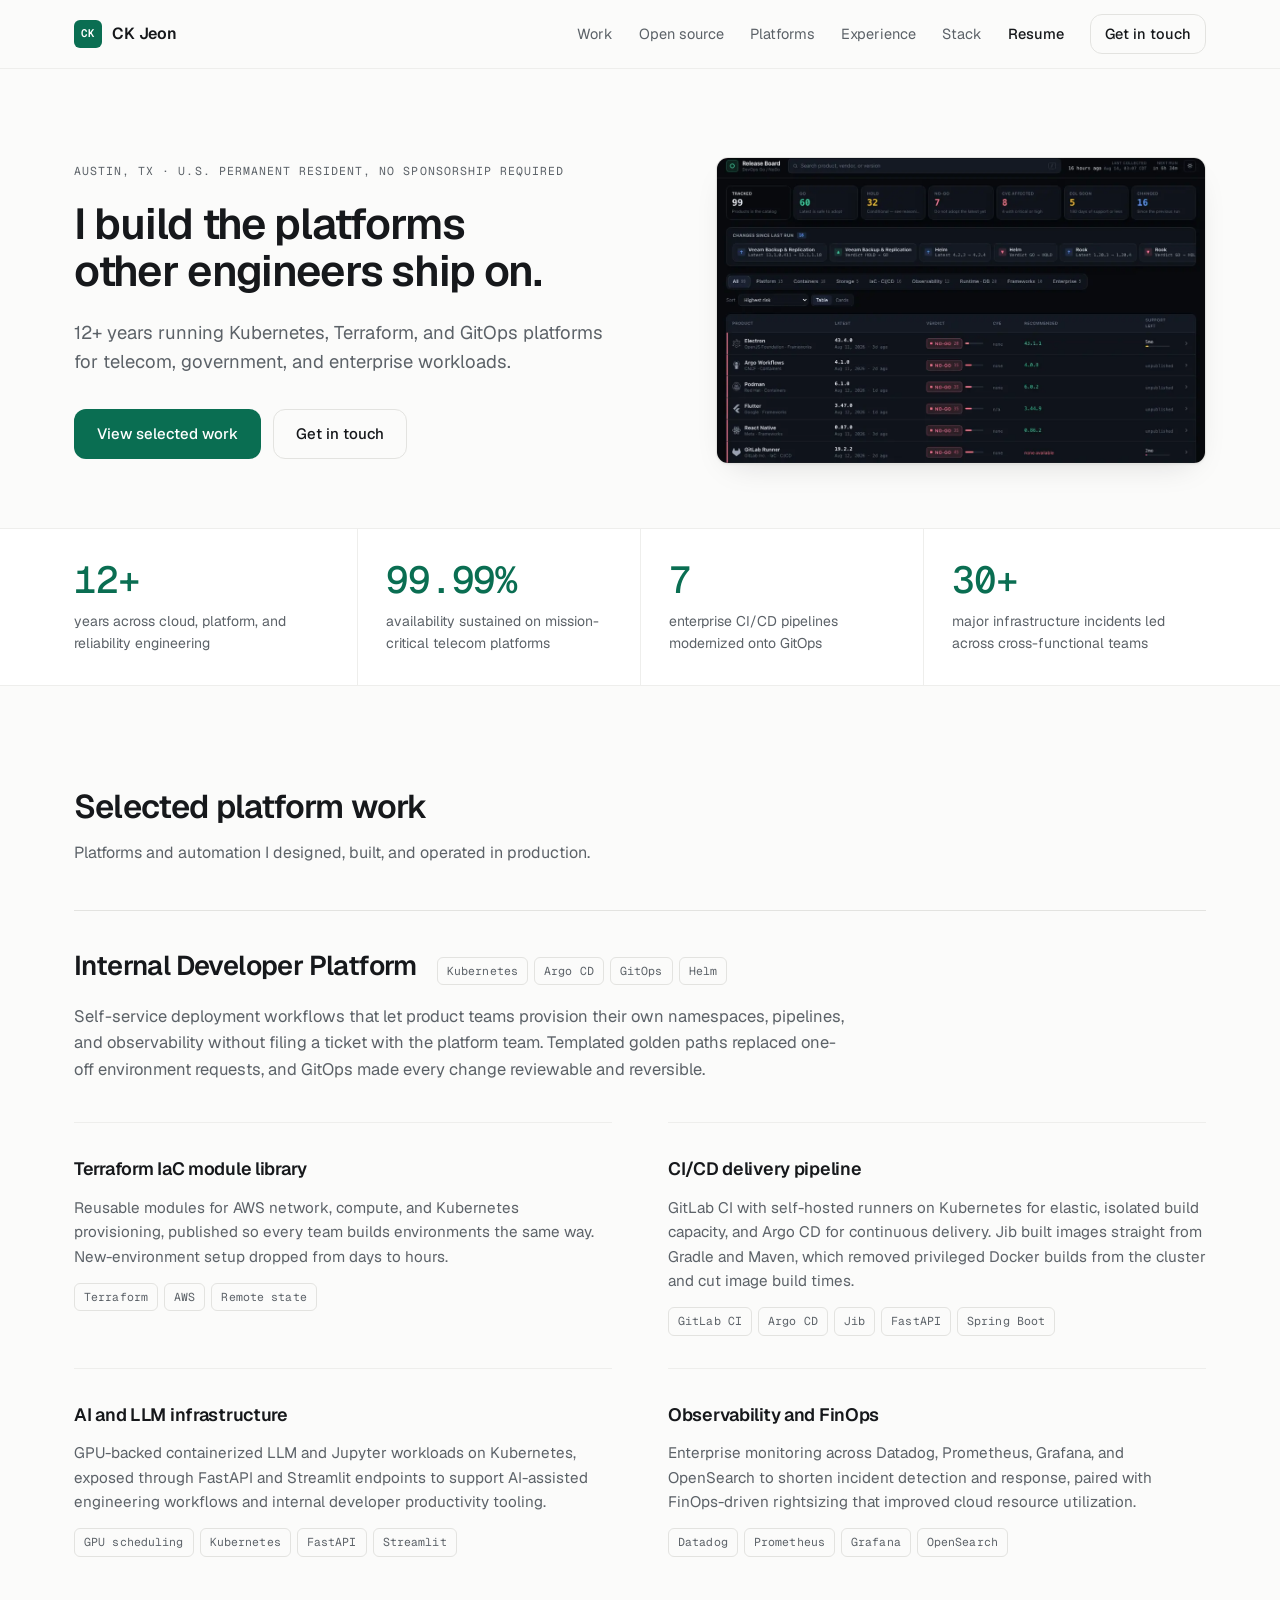
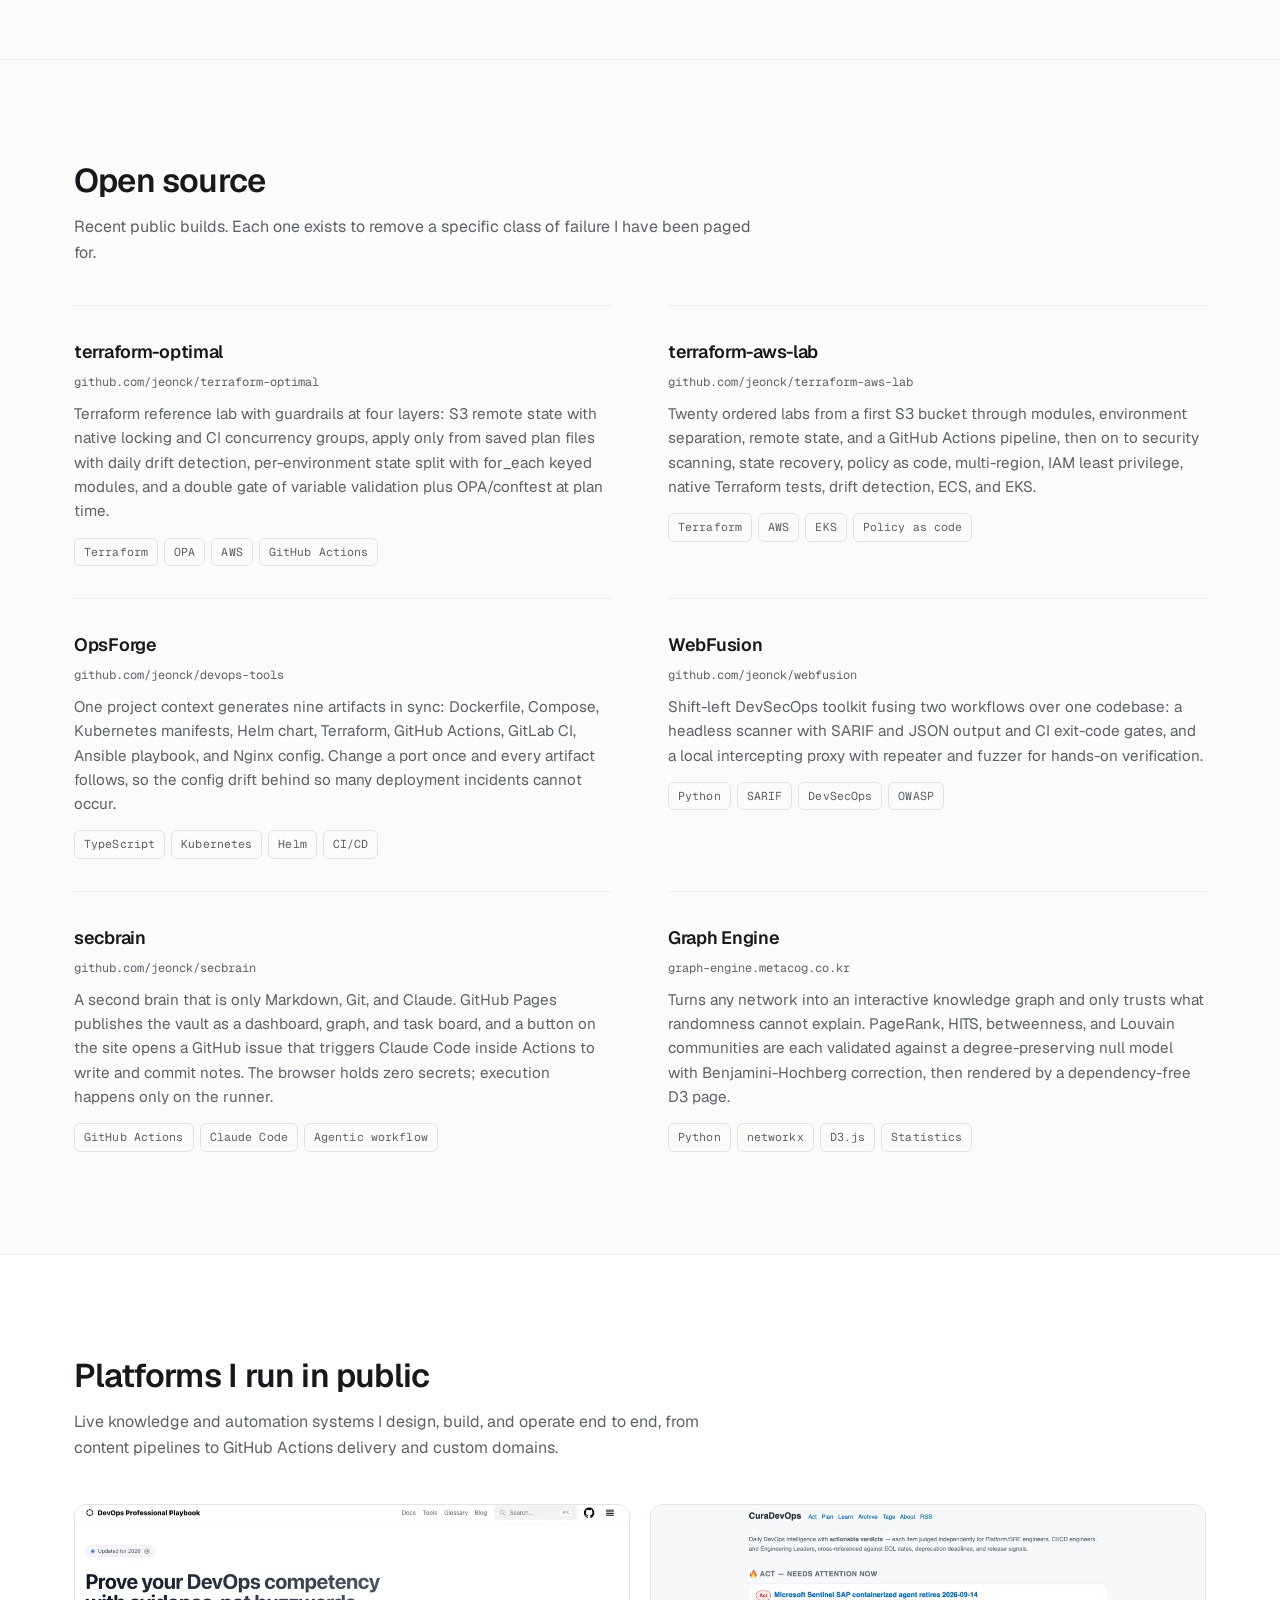
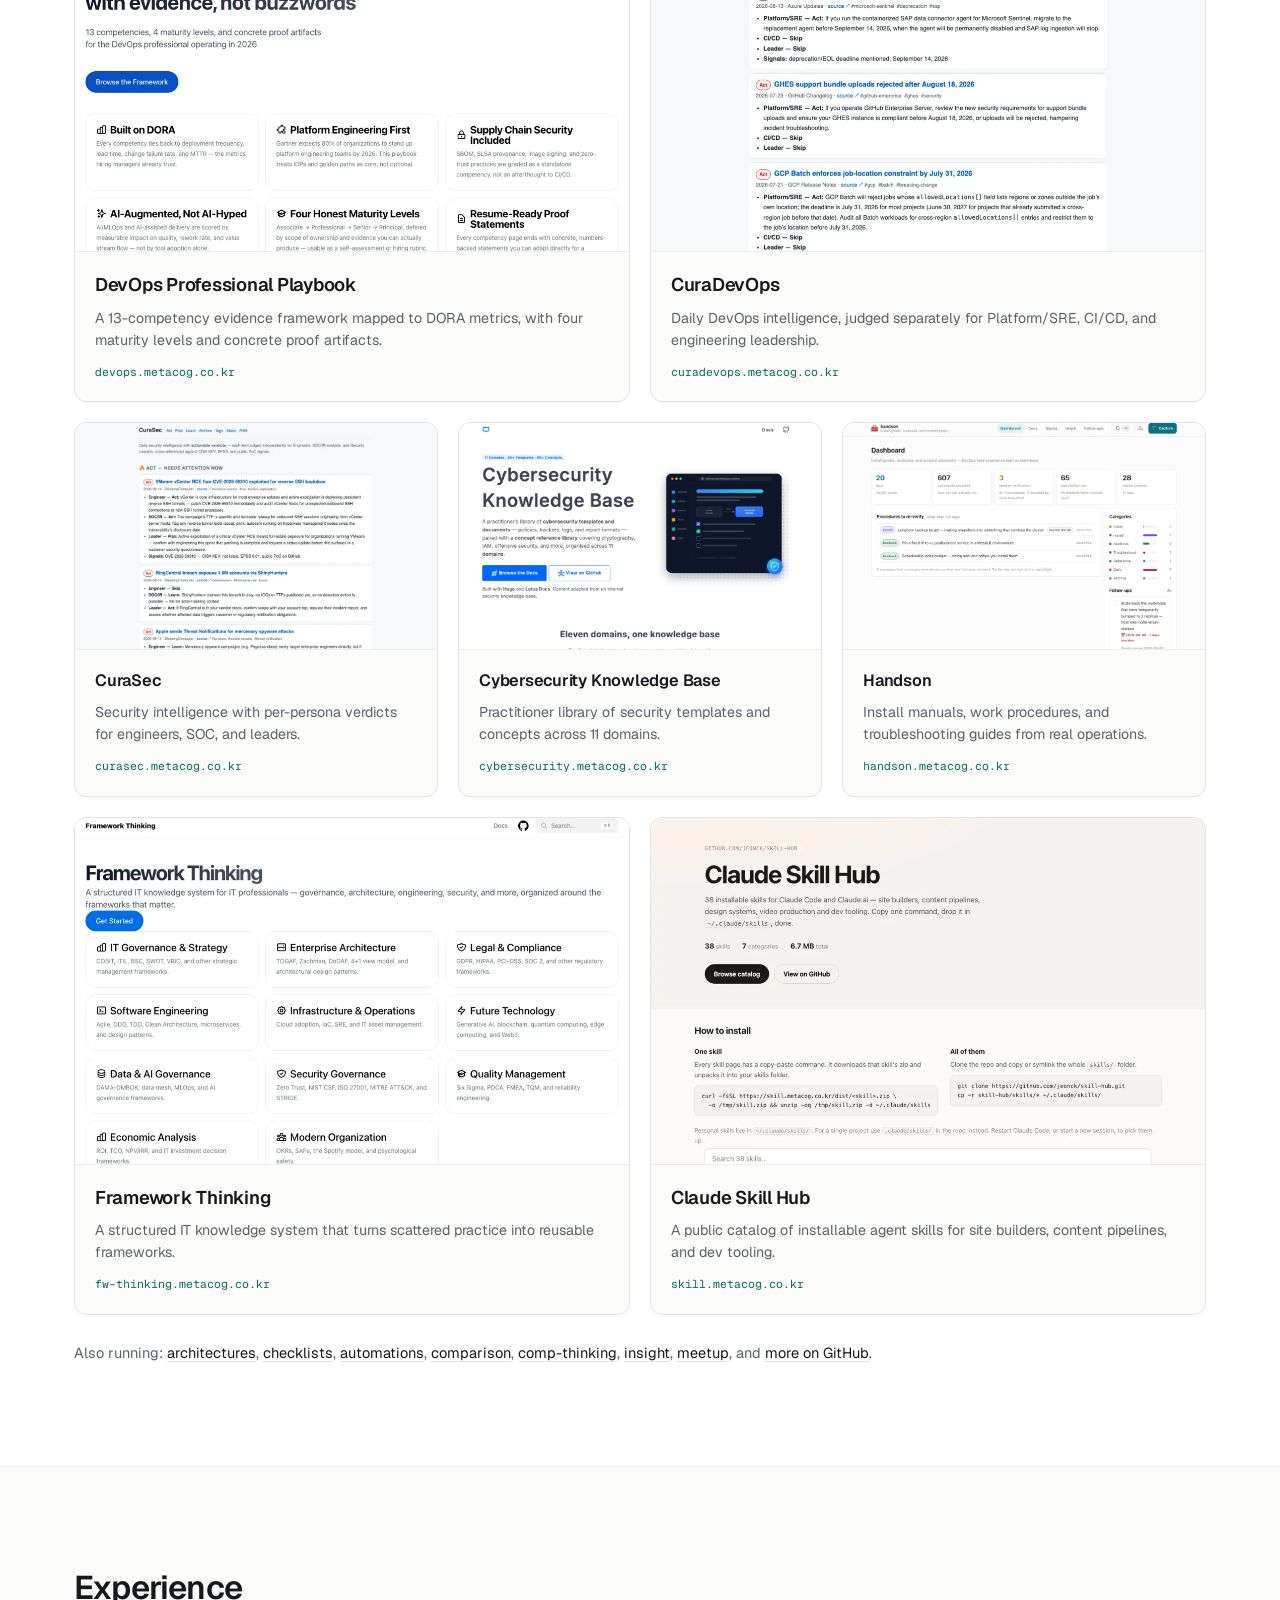
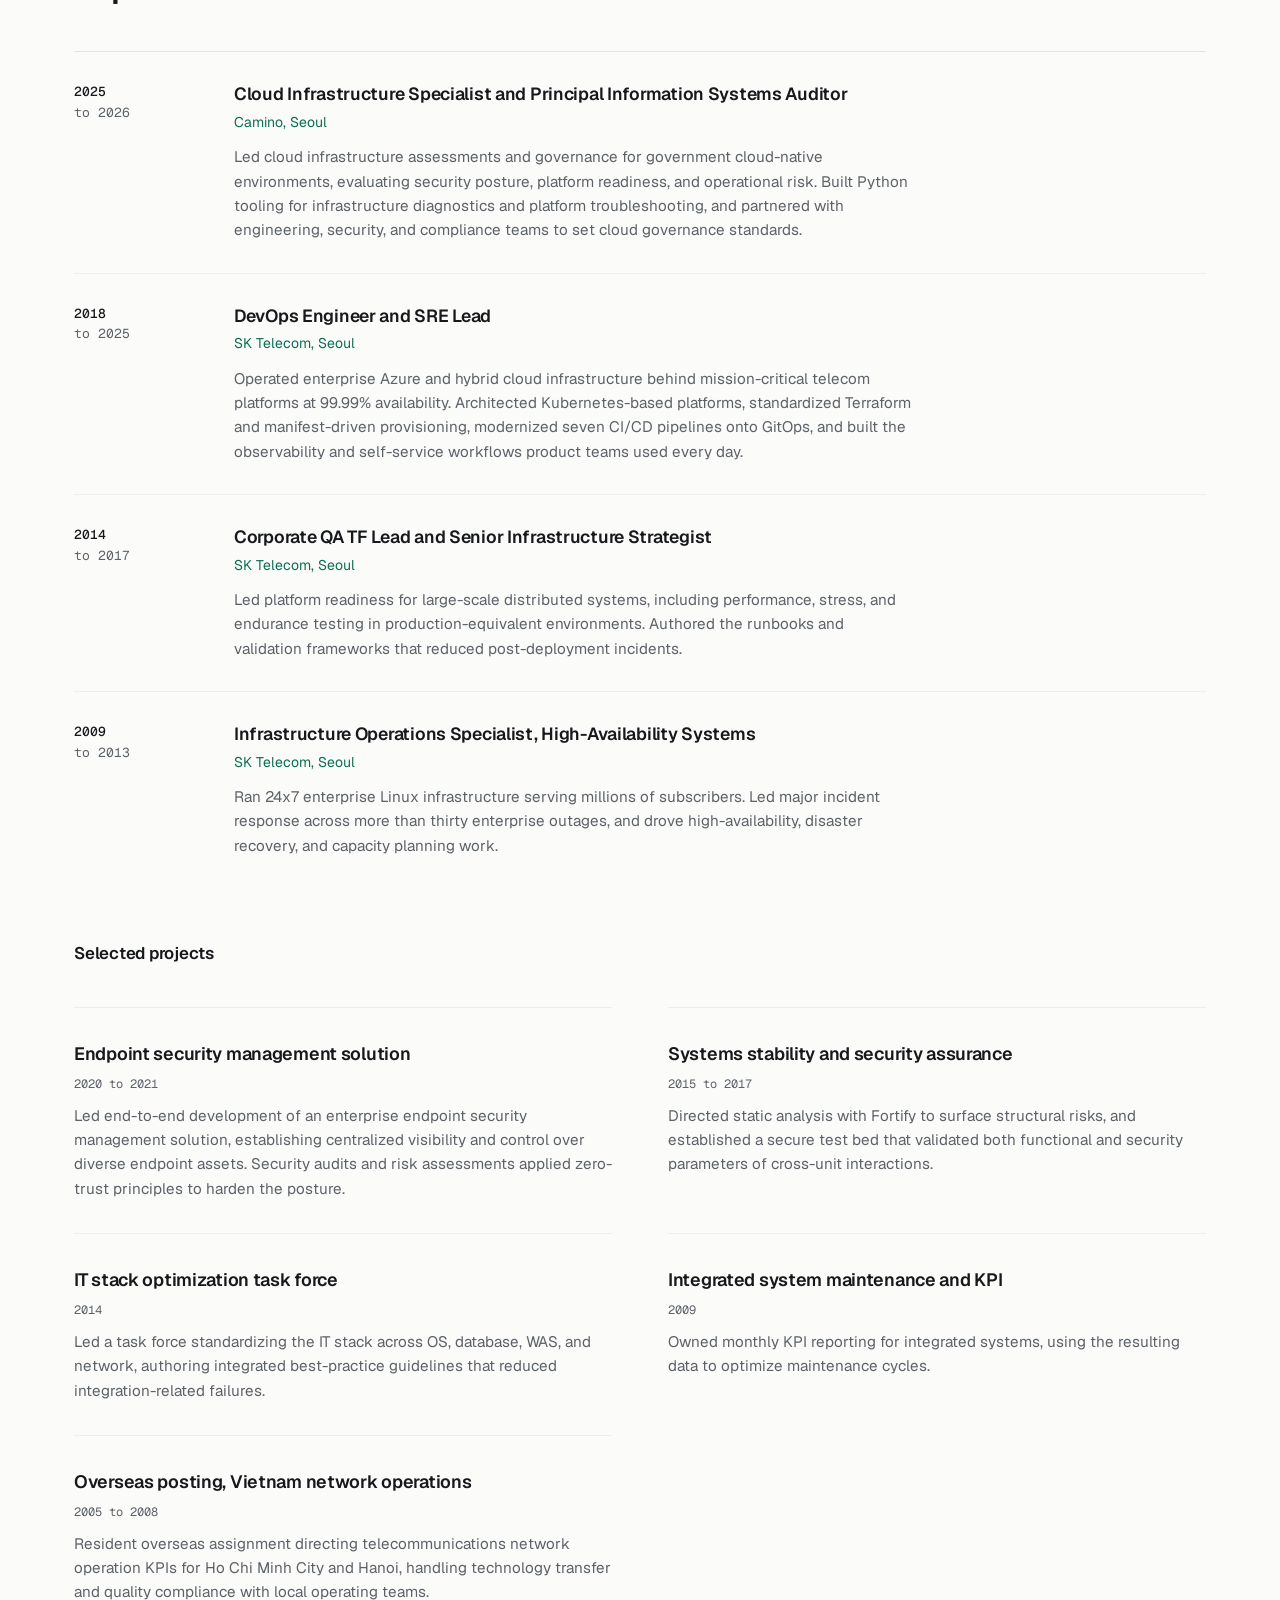
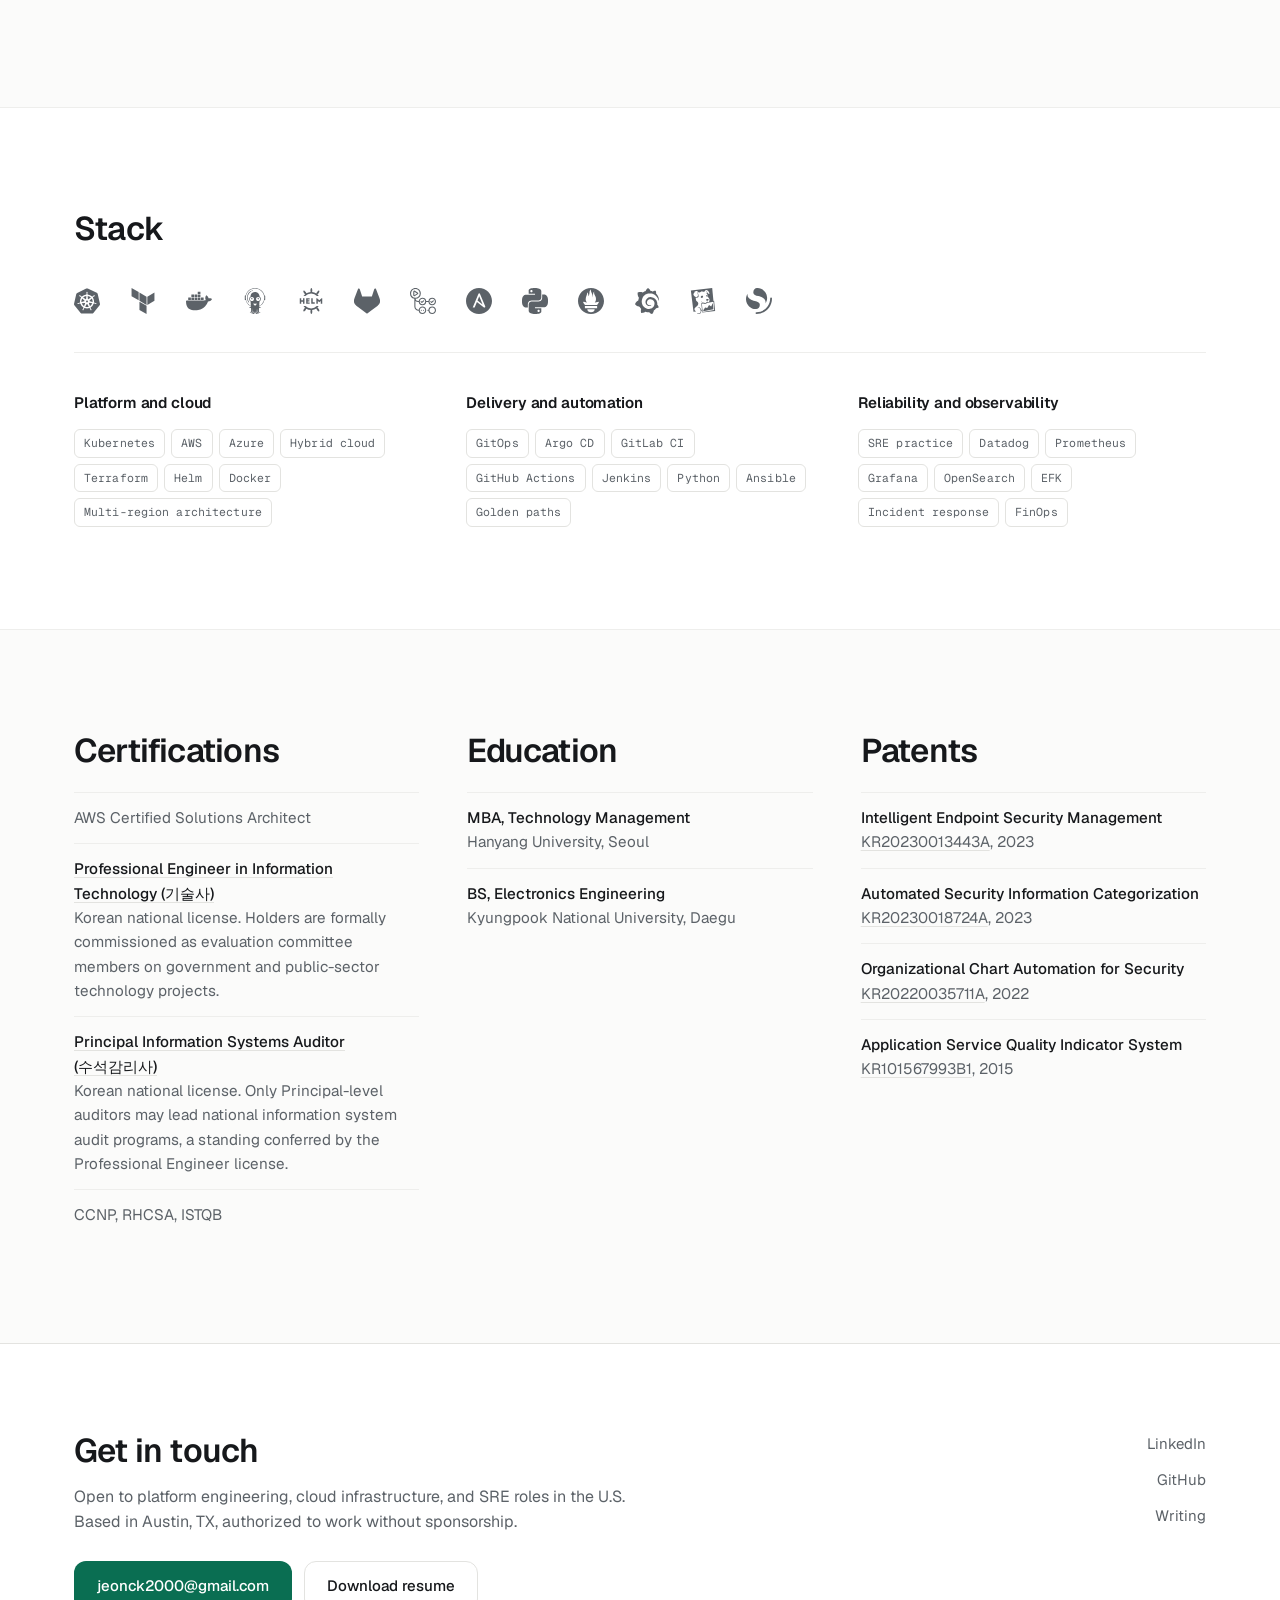
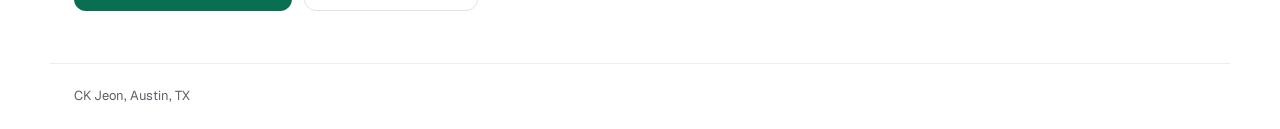
==== commit 6b3cb0e7: "Add Open source section with six recent repos terraform-optimal, terraform-aws-lab, OpsForge, WebFus" ====
--- a/index.html
+++ b/index.html
@@ -52,6 +52,7 @@
     </a>
     <nav class="nav-links" aria-label="Sections">
       <a href="#work">Work</a>
+      <a href="#oss">Open source</a>
       <a href="#platforms">Platforms</a>
       <a href="#experience">Experience</a>
       <a href="#stack">Stack</a>
@@ -137,6 +138,58 @@
   </div>
 </section>
 
+<!-- 3b. OPEN SOURCE : recent public repos -->
+<section class="section" id="oss">
+  <div class="wrap">
+    <h2 class="h2">Open source</h2>
+    <p class="section-lede">Recent public builds. Each one exists to remove a specific class of failure I have been paged for.</p>
+
+    <div class="grid-2">
+      <article class="entry reveal">
+        <h3><a href="https://github.com/jeonck/terraform-optimal" target="_blank" rel="noopener">terraform-optimal</a></h3>
+        <span class="entry-when">github.com/jeonck/terraform-optimal</span>
+        <p>Terraform reference lab with guardrails at four layers: S3 remote state with native locking and CI concurrency groups, apply only from saved plan files with daily drift detection, per-environment state split with for_each keyed modules, and a double gate of variable validation plus OPA/conftest at plan time.</p>
+        <ul class="chips"><li>Terraform</li><li>OPA</li><li>AWS</li><li>GitHub Actions</li></ul>
+      </article>
+
+      <article class="entry reveal">
+        <h3><a href="https://github.com/jeonck/terraform-aws-lab" target="_blank" rel="noopener">terraform-aws-lab</a></h3>
+        <span class="entry-when">github.com/jeonck/terraform-aws-lab</span>
+        <p>Twenty ordered labs from a first S3 bucket through modules, environment separation, remote state, and a GitHub Actions pipeline, then on to security scanning, state recovery, policy as code, multi-region, IAM least privilege, native Terraform tests, drift detection, ECS, and EKS.</p>
+        <ul class="chips"><li>Terraform</li><li>AWS</li><li>EKS</li><li>Policy as code</li></ul>
+      </article>
+
+      <article class="entry reveal">
+        <h3><a href="https://github.com/jeonck/devops-tools" target="_blank" rel="noopener">OpsForge</a></h3>
+        <span class="entry-when">github.com/jeonck/devops-tools</span>
+        <p>One project context generates nine artifacts in sync: Dockerfile, Compose, Kubernetes manifests, Helm chart, Terraform, GitHub Actions, GitLab CI, Ansible playbook, and Nginx config. Change a port once and every artifact follows, so the config drift behind so many deployment incidents cannot occur.</p>
+        <ul class="chips"><li>TypeScript</li><li>Kubernetes</li><li>Helm</li><li>CI/CD</li></ul>
+      </article>
+
+      <article class="entry reveal">
+        <h3><a href="https://github.com/jeonck/webfusion" target="_blank" rel="noopener">WebFusion</a></h3>
+        <span class="entry-when">github.com/jeonck/webfusion</span>
+        <p>Shift-left DevSecOps toolkit fusing two workflows over one codebase: a headless scanner with SARIF and JSON output and CI exit-code gates, and a local intercepting proxy with repeater and fuzzer for hands-on verification.</p>
+        <ul class="chips"><li>Python</li><li>SARIF</li><li>DevSecOps</li><li>OWASP</li></ul>
+      </article>
+
+      <article class="entry reveal">
+        <h3><a href="https://github.com/jeonck/secbrain" target="_blank" rel="noopener">secbrain</a></h3>
+        <span class="entry-when">github.com/jeonck/secbrain</span>
+        <p>A second brain that is only Markdown, Git, and Claude. GitHub Pages publishes the vault as a dashboard, graph, and task board, and a button on the site opens a GitHub issue that triggers Claude Code inside Actions to write and commit notes. The browser holds zero secrets; execution happens only on the runner.</p>
+        <ul class="chips"><li>GitHub Actions</li><li>Claude Code</li><li>Agentic workflow</li></ul>
+      </article>
+
+      <article class="entry reveal">
+        <h3><a href="https://github.com/jeonck/interactive-knowledge-graph-engine" target="_blank" rel="noopener">Graph Engine</a></h3>
+        <span class="entry-when">graph-engine.metacog.co.kr</span>
+        <p>Turns any network into an interactive knowledge graph and only trusts what randomness cannot explain. PageRank, HITS, betweenness, and Louvain communities are each validated against a degree-preserving null model with Benjamini-Hochberg correction, then rendered by a dependency-free D3 page.</p>
+        <ul class="chips"><li>Python</li><li>networkx</li><li>D3.js</li><li>Statistics</li></ul>
+      </article>
+    </div>
+  </div>
+</section>
+
 <!-- 4. PLATFORMS : bento of real running sites -->
 <section class="section section-alt" id="platforms">
   <div class="wrap">
@@ -209,6 +262,9 @@
     </div>
 
     <p class="also">Also running:
+      <a href="https://architectures.metacog.co.kr/" target="_blank" rel="noopener">architectures</a>,
+      <a href="https://checklists.metacog.co.kr/" target="_blank" rel="noopener">checklists</a>,
+      <a href="https://automations.metacog.co.kr/" target="_blank" rel="noopener">automations</a>,
       <a href="https://comparison.metacog.co.kr/" target="_blank" rel="noopener">comparison</a>,
       <a href="https://comp-thinking.metacog.co.kr/" target="_blank" rel="noopener">comp-thinking</a>,
       <a href="https://insight.metacog.co.kr/" target="_blank" rel="noopener">insight</a>,
--- a/styles.css
+++ b/styles.css
@@ -201,6 +201,7 @@
 /* ---------- generic section ---------- */
 .section{padding:clamp(64px,8vw,108px) 0}
 .section-alt{background:var(--surface); border-block:1px solid var(--line-soft)}
+.section:not(.section-alt) + .section:not(.section-alt){border-top:1px solid var(--line-soft)}
 .h2{
   margin:0;
   font-size:clamp(1.55rem,3vw,2.05rem);
@@ -225,6 +226,8 @@
 @media (min-width:820px){ .grid-2{grid-template-columns:1fr 1fr; column-gap:56px} }
 .entry{padding:32px 0 0; margin-top:32px; border-top:1px solid var(--line-soft)}
 .entry h3{margin:0 0 12px; font-size:1.12rem; letter-spacing:-.016em; font-weight:600}
+.entry h3 a{text-decoration:none}
+.entry h3 a:hover{color:var(--accent)}
 .entry p{margin:0; color:var(--muted); font-size:15.2px}
 
 .chips{list-style:none; display:flex; flex-wrap:wrap; gap:6px; margin:14px 0 0; padding:0}
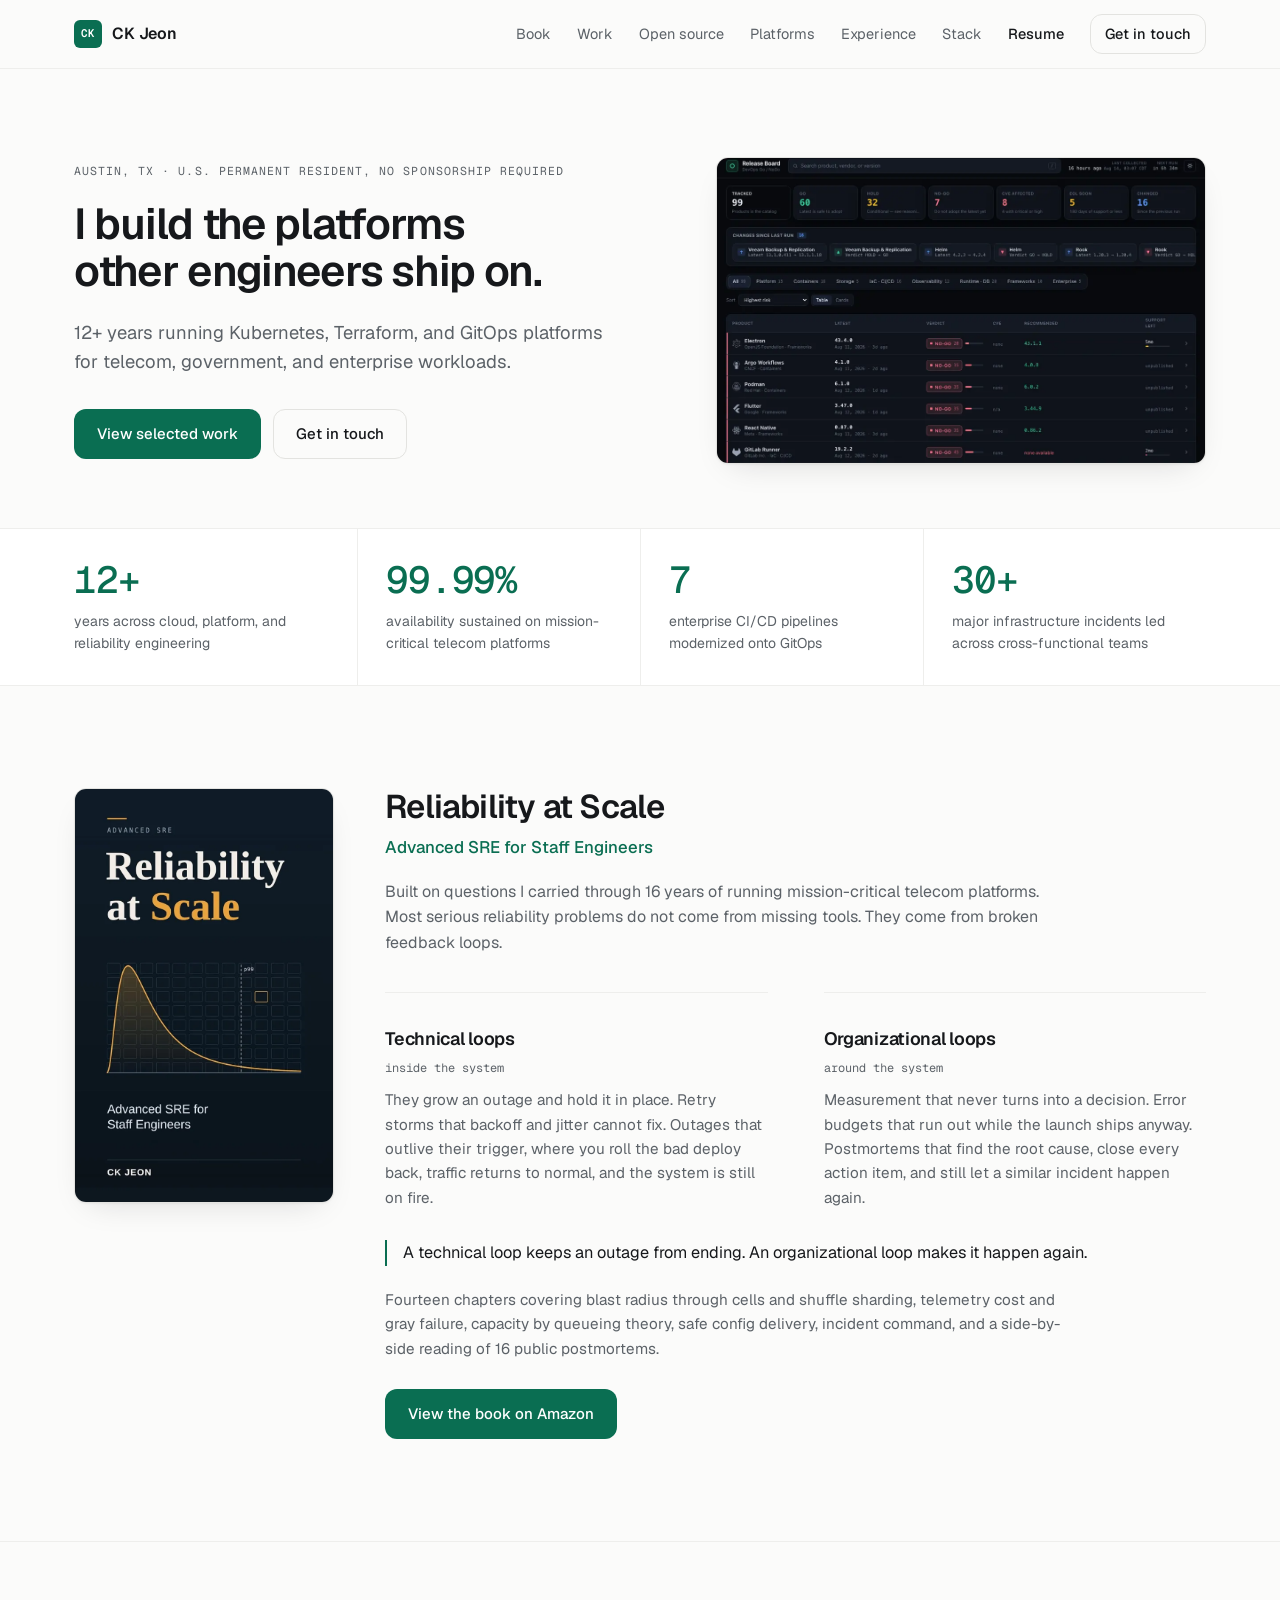
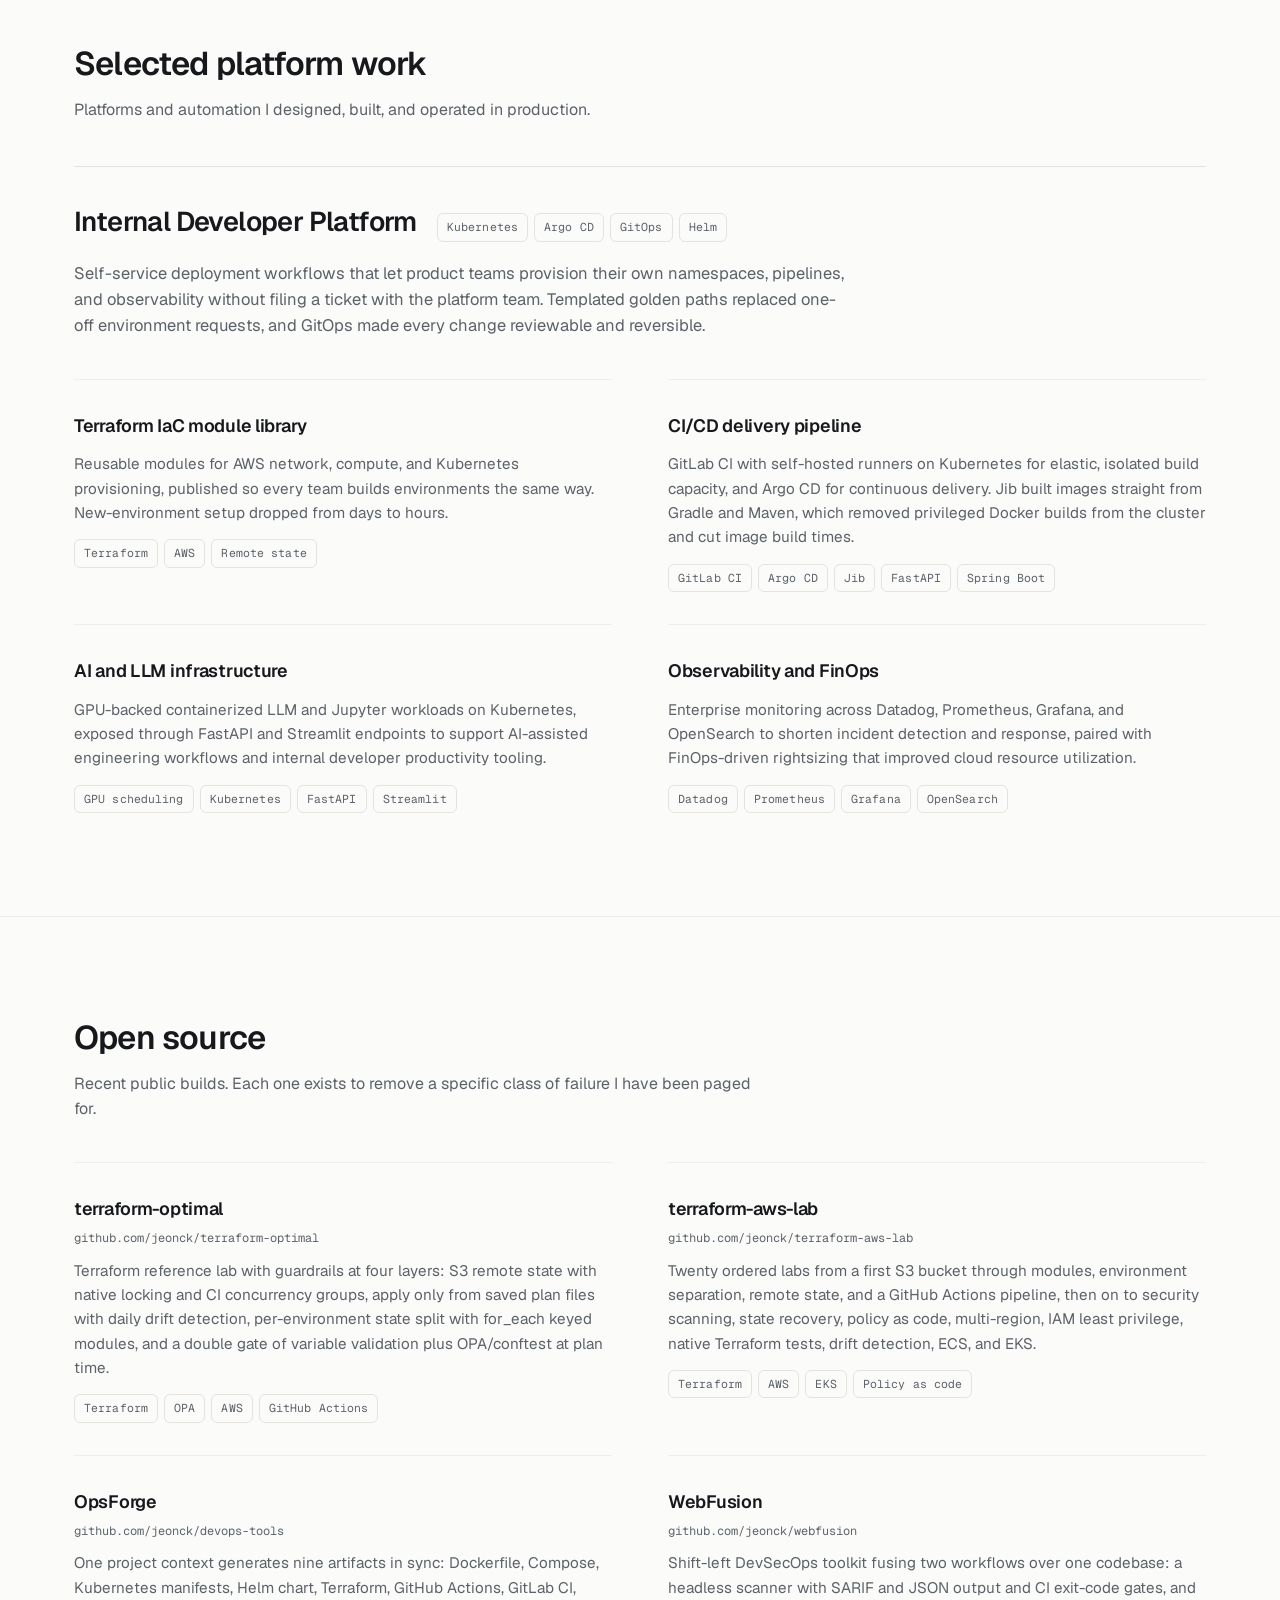
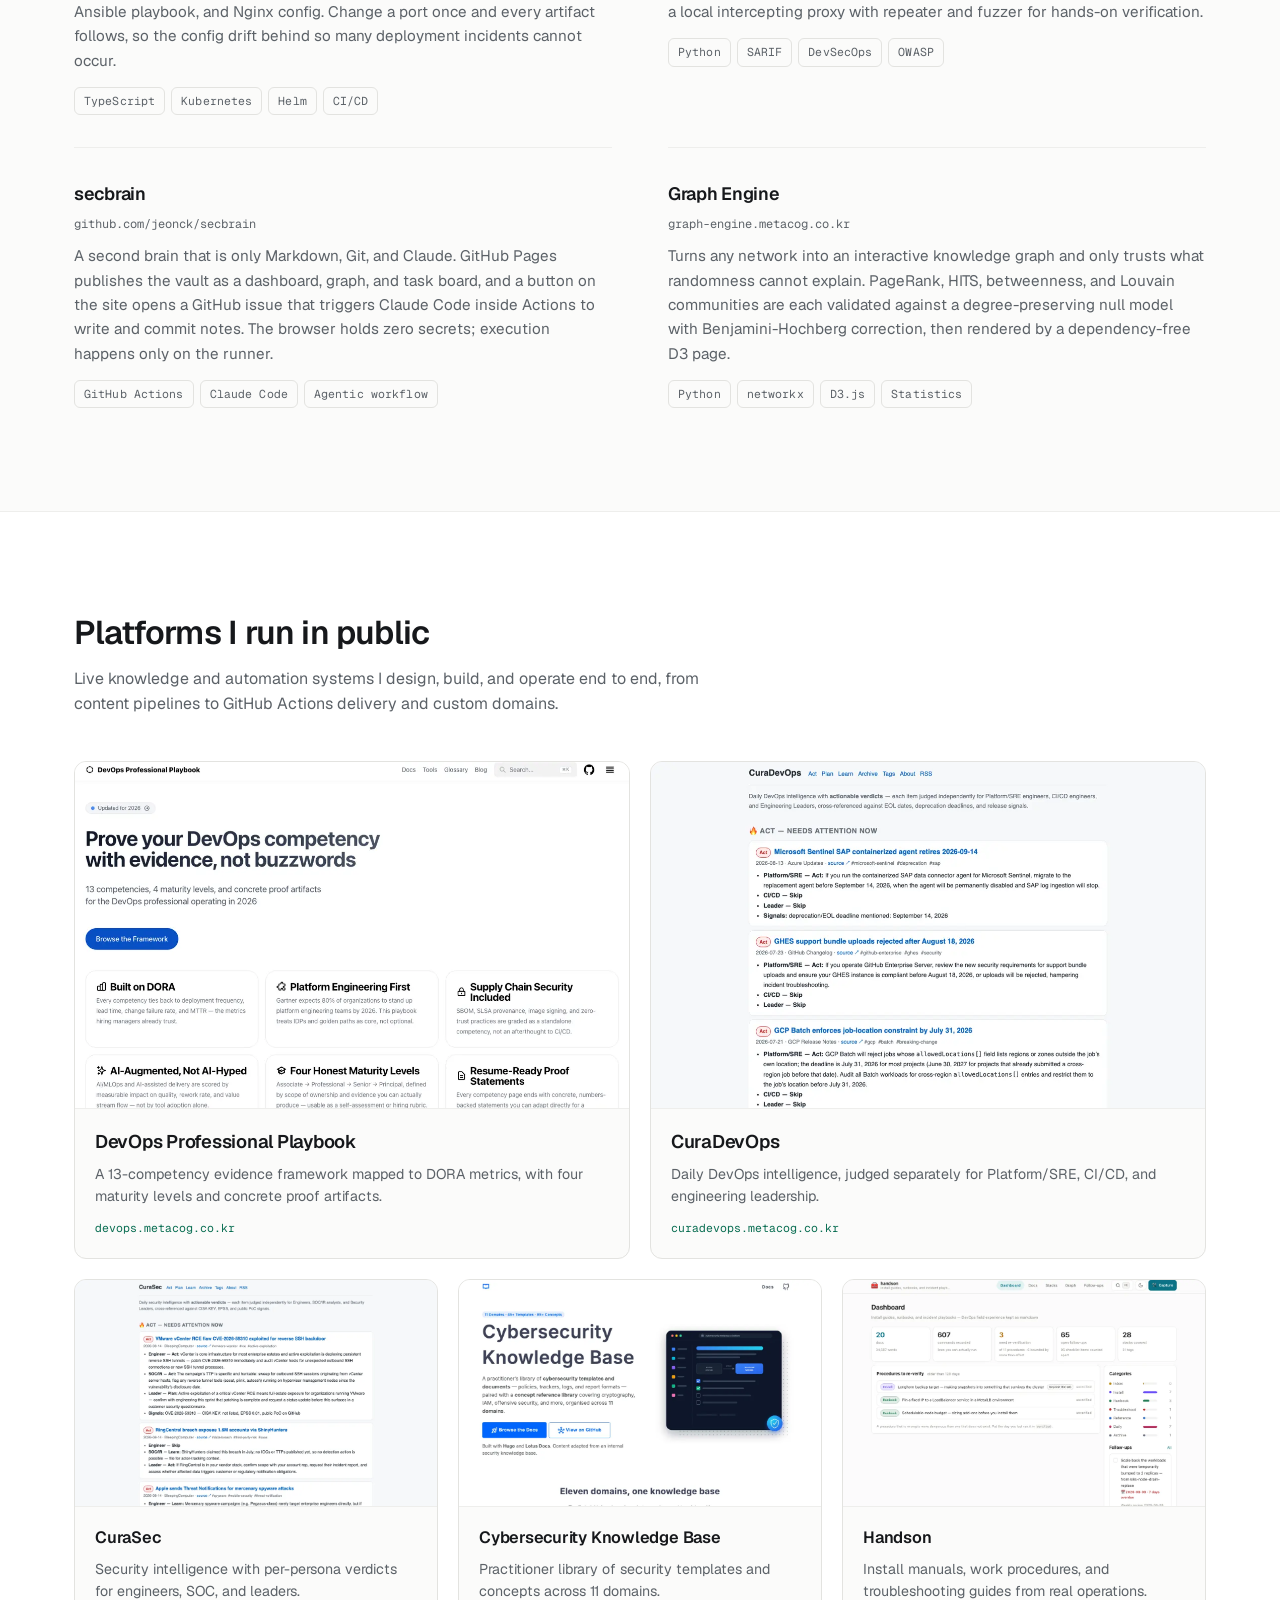
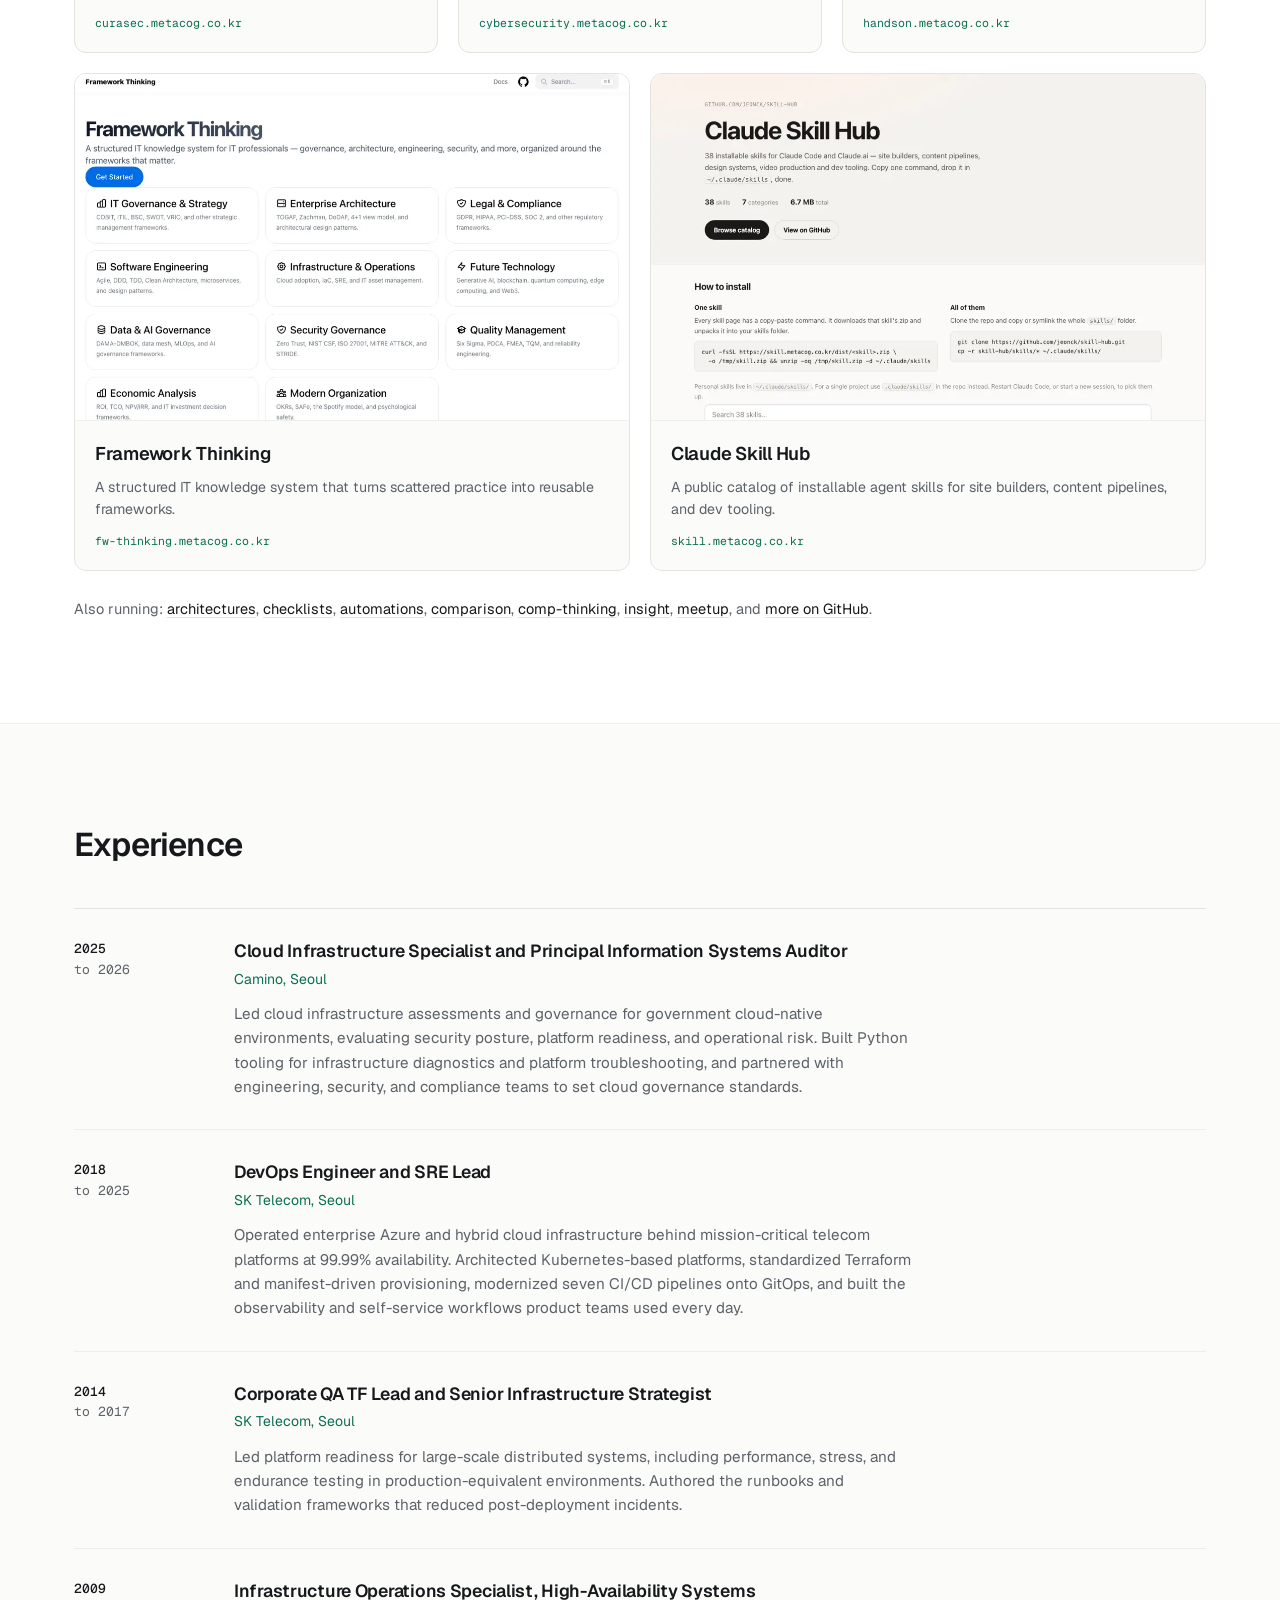
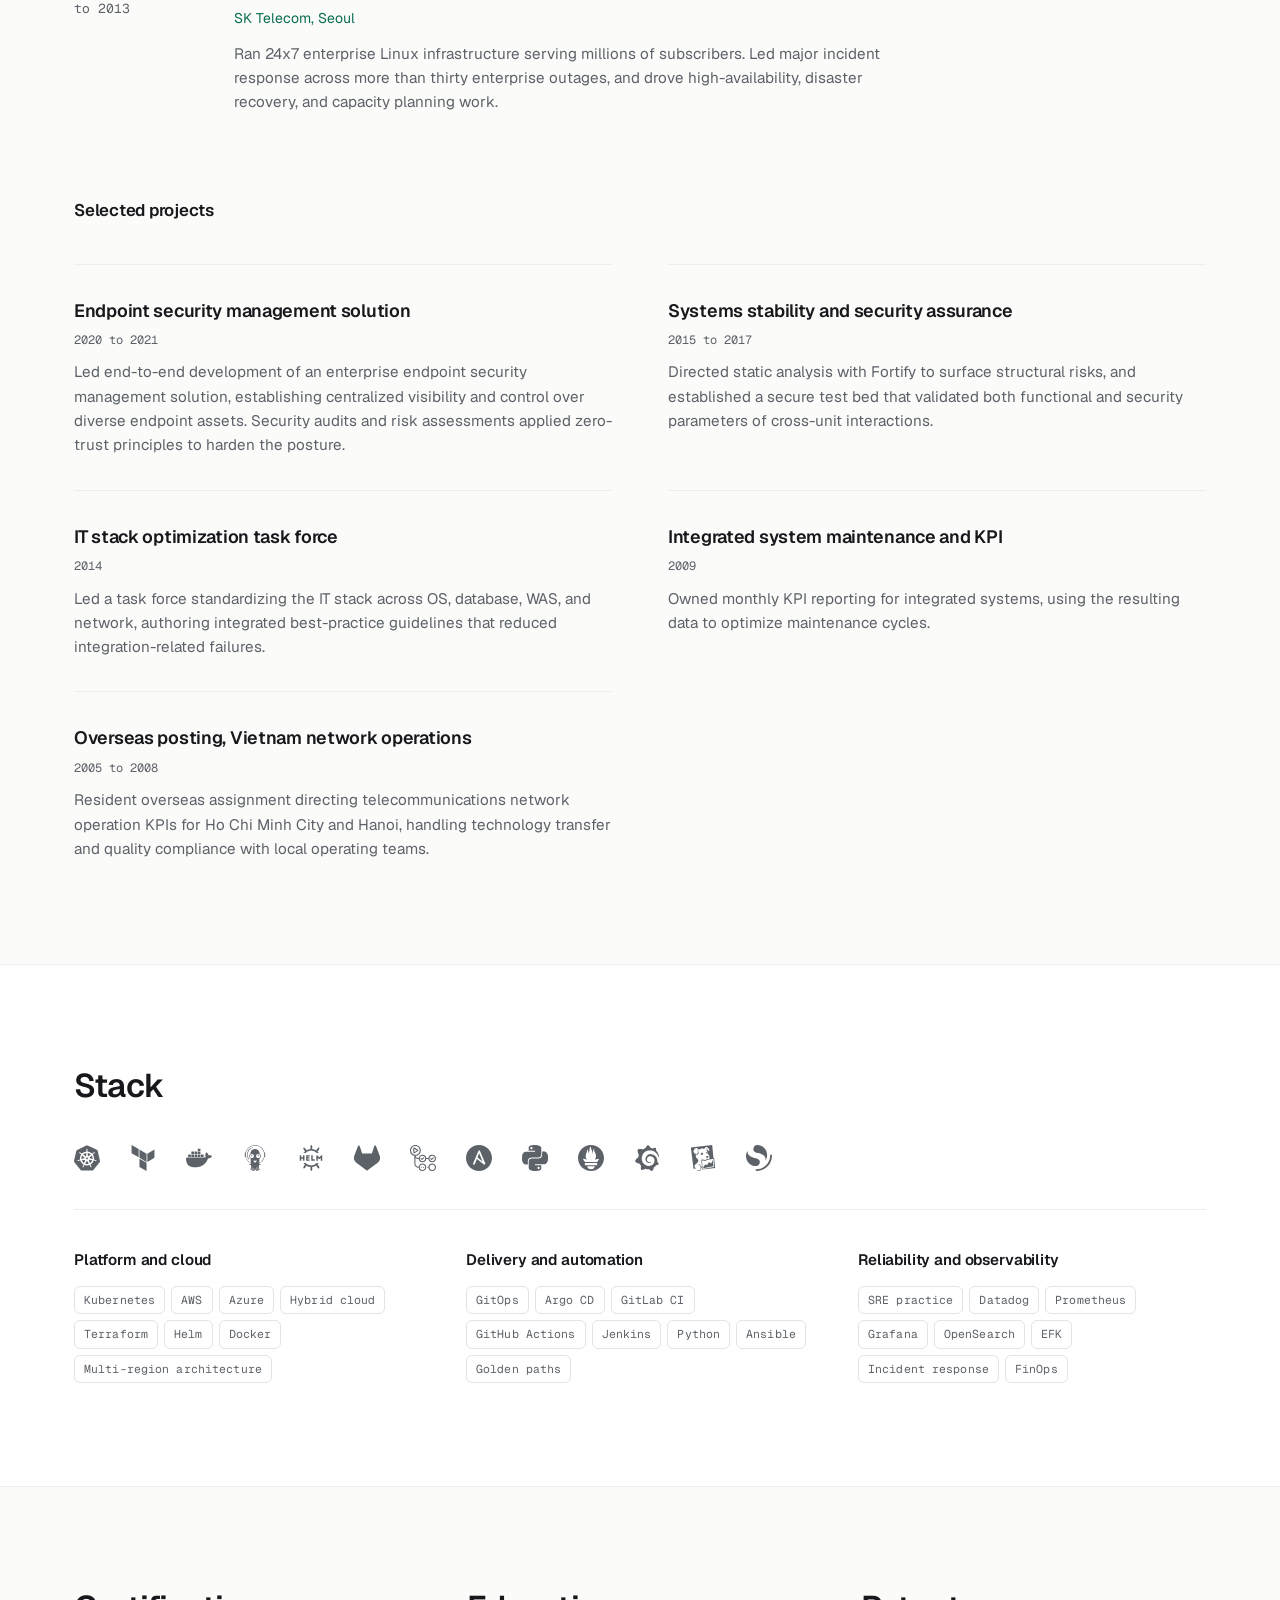
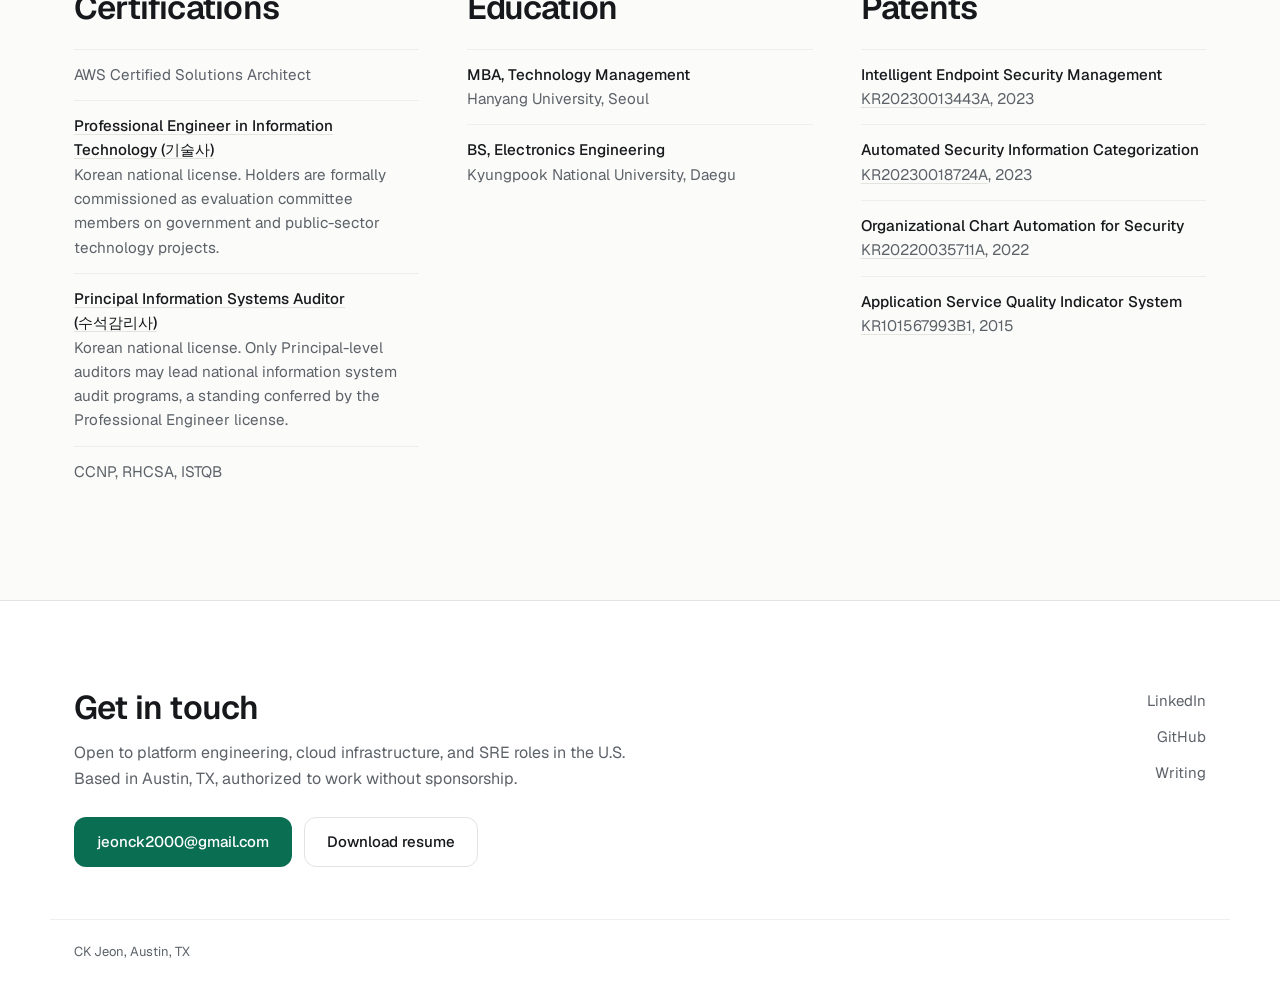
==== commit 9d2615e4: "Add published book: Reliability at Scale Dedicated section after the metrics strip with the cover, t" ====
--- a/index.html
+++ b/index.html
@@ -39,6 +39,20 @@
   "sameAs": ["https://github.com/jeonck","https://www.linkedin.com/in/metacog/"]
 }
 </script>
+
+<script type="application/ld+json">
+{
+  "@context": "https://schema.org",
+  "@type": "Book",
+  "name": "Reliability at Scale: Advanced SRE for Staff Engineers",
+  "author": { "@type": "Person", "name": "CK Jeon" },
+  "datePublished": "2026-09-28",
+  "numberOfPages": 354,
+  "bookFormat": "https://schema.org/EBook",
+  "inLanguage": "en",
+  "url": "https://www.amazon.com/dp/B0HLBNJM6T"
+}
+</script>
 </head>
 <body>
 
@@ -51,6 +65,7 @@
       <span class="brand-name">CK Jeon</span>
     </a>
     <nav class="nav-links" aria-label="Sections">
+      <a href="#book">Book</a>
       <a href="#work">Work</a>
       <a href="#oss">Open source</a>
       <a href="#platforms">Platforms</a>
@@ -91,6 +106,45 @@
     <div class="metric"><span class="num">99.99%</span><span class="lab">availability sustained on mission-critical telecom platforms</span></div>
     <div class="metric"><span class="num">7</span><span class="lab">enterprise CI/CD pipelines modernized onto GitOps</span></div>
     <div class="metric"><span class="num">30+</span><span class="lab">major infrastructure incidents led across cross-functional teams</span></div>
+  </div>
+</section>
+
+<!-- 2b. BOOK : published work, cover left / argument right -->
+<section class="section" id="book">
+  <div class="wrap book-in">
+    <div class="book-cover reveal">
+      <a class="shot" href="https://www.amazon.com/dp/B0HLBNJM6T" target="_blank" rel="noopener">
+        <img src="/img/book-cover.webp" width="700" height="1119" alt="Cover of Reliability at Scale, Advanced SRE for Staff Engineers, by CK Jeon" loading="lazy" decoding="async">
+      </a>
+    </div>
+
+    <div class="book-body">
+      <h2 class="h2">Reliability at Scale</h2>
+      <p class="book-sub">Advanced SRE for Staff Engineers</p>
+      <p class="section-lede">Built on questions I carried through 16 years of running mission-critical telecom platforms. Most serious reliability problems do not come from missing tools. They come from broken feedback loops.</p>
+
+      <div class="grid-2">
+        <article class="entry reveal">
+          <h3>Technical loops</h3>
+          <span class="entry-when">inside the system</span>
+          <p>They grow an outage and hold it in place. Retry storms that backoff and jitter cannot fix. Outages that outlive their trigger, where you roll the bad deploy back, traffic returns to normal, and the system is still on fire.</p>
+        </article>
+
+        <article class="entry reveal">
+          <h3>Organizational loops</h3>
+          <span class="entry-when">around the system</span>
+          <p>Measurement that never turns into a decision. Error budgets that run out while the launch ships anyway. Postmortems that find the root cause, close every action item, and still let a similar incident happen again.</p>
+        </article>
+      </div>
+
+      <p class="book-line">A technical loop keeps an outage from ending. An organizational loop makes it happen again.</p>
+
+      <p class="book-scope">Fourteen chapters covering blast radius through cells and shuffle sharding, telemetry cost and gray failure, capacity by queueing theory, safe config delivery, incident command, and a side-by-side reading of 16 public postmortems.</p>
+
+      <div class="cta-row">
+        <a class="btn btn-primary" href="https://www.amazon.com/dp/B0HLBNJM6T" target="_blank" rel="noopener">View the book on Amazon</a>
+      </div>
+    </div>
   </div>
 </section>
 
--- a/styles.css
+++ b/styles.css
@@ -209,6 +209,20 @@
 }
 .section-lede{margin:14px 0 0; max-width:62ch; color:var(--muted)}
 
+/* ---------- book ---------- */
+.book-in{display:grid; gap:clamp(28px,4vw,56px); grid-template-columns:1fr; align-items:start}
+@media (min-width:860px){ .book-in{grid-template-columns:260px 1fr} }
+.book-cover .shot{max-width:260px}
+.book-sub{margin:8px 0 0; font-size:1.05rem; color:var(--accent); font-weight:500}
+.book-body .section-lede{margin-top:18px}
+.book-body .grid-2{margin-top:4px}
+.book-line{
+  margin:30px 0 0; padding-left:16px; border-left:2px solid var(--accent);
+  font-size:1.02rem; color:var(--text);
+}
+.book-scope{margin:22px 0 0; max-width:70ch; color:var(--muted); font-size:15.2px}
+.book-body .cta-row{margin-top:28px}
+
 /* ---------- selected work ---------- */
 .feature{
   margin-top:44px; padding-top:32px; border-top:1px solid var(--line);
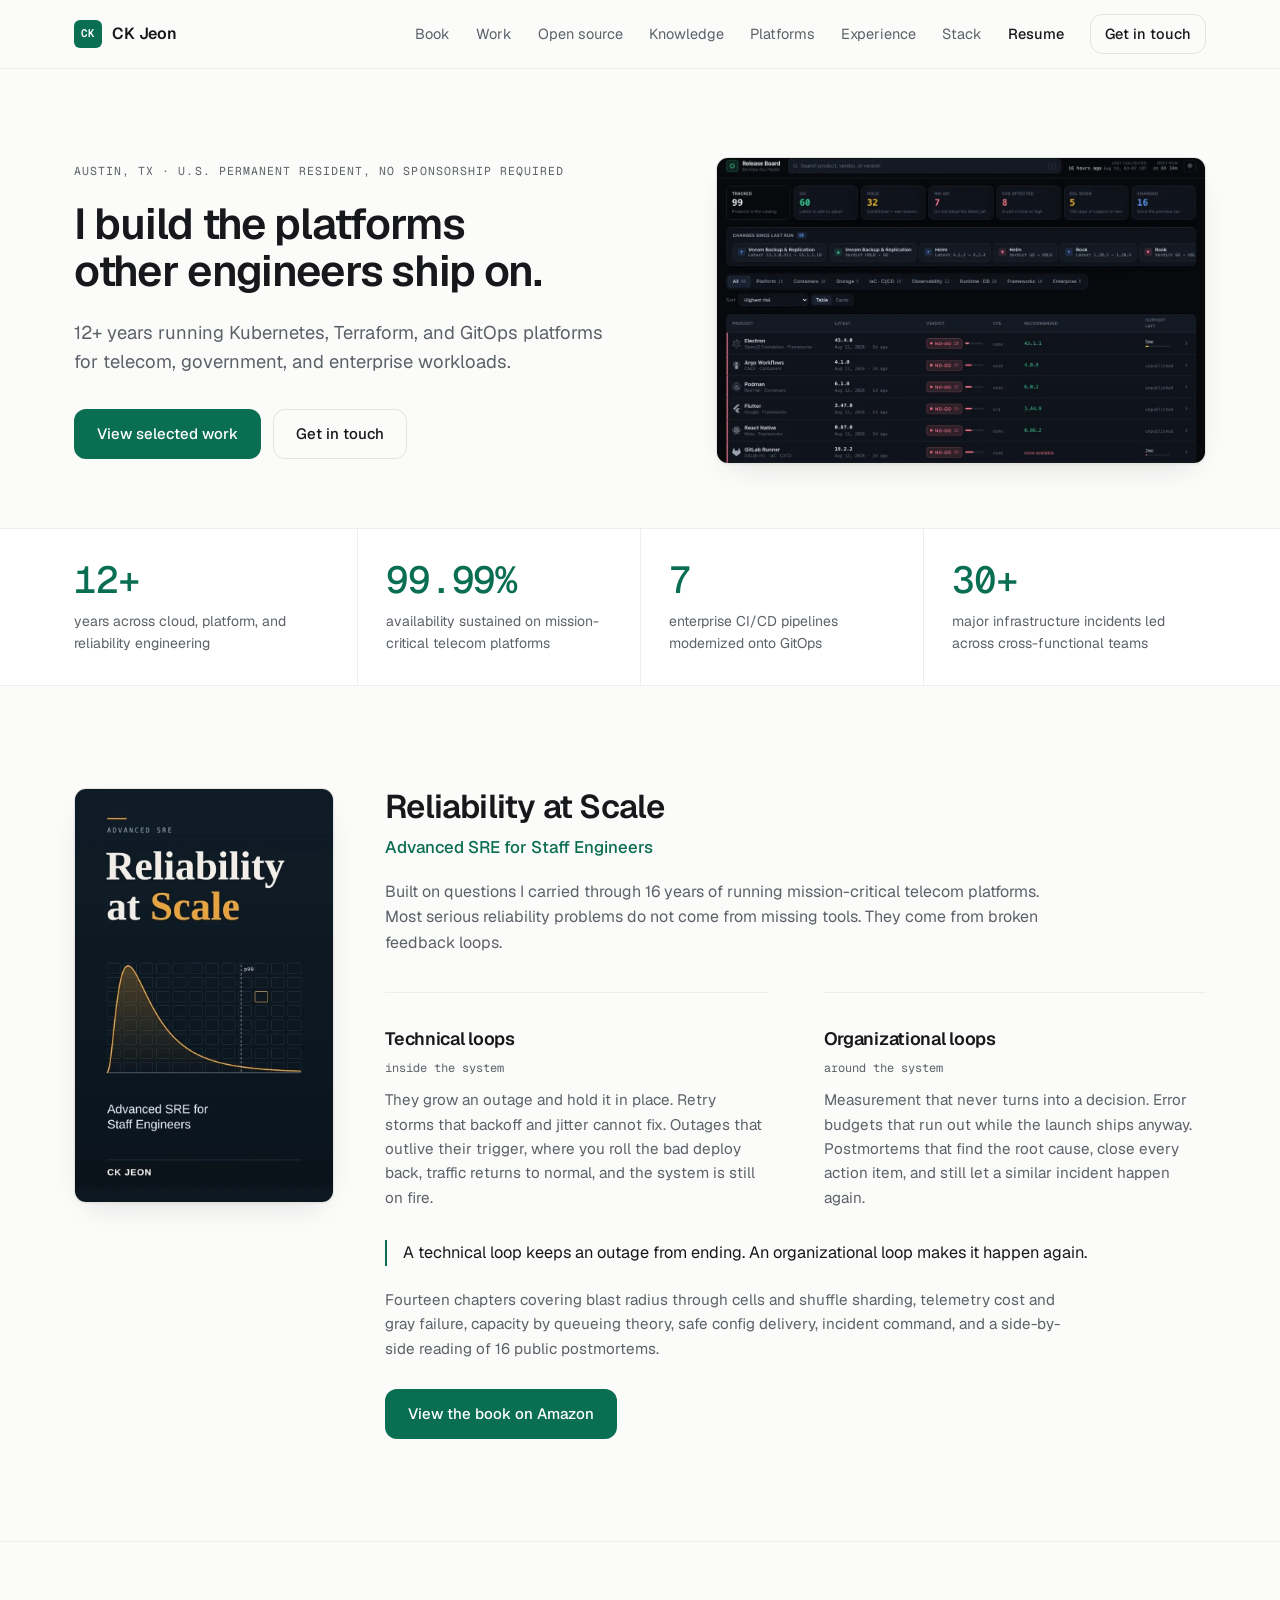
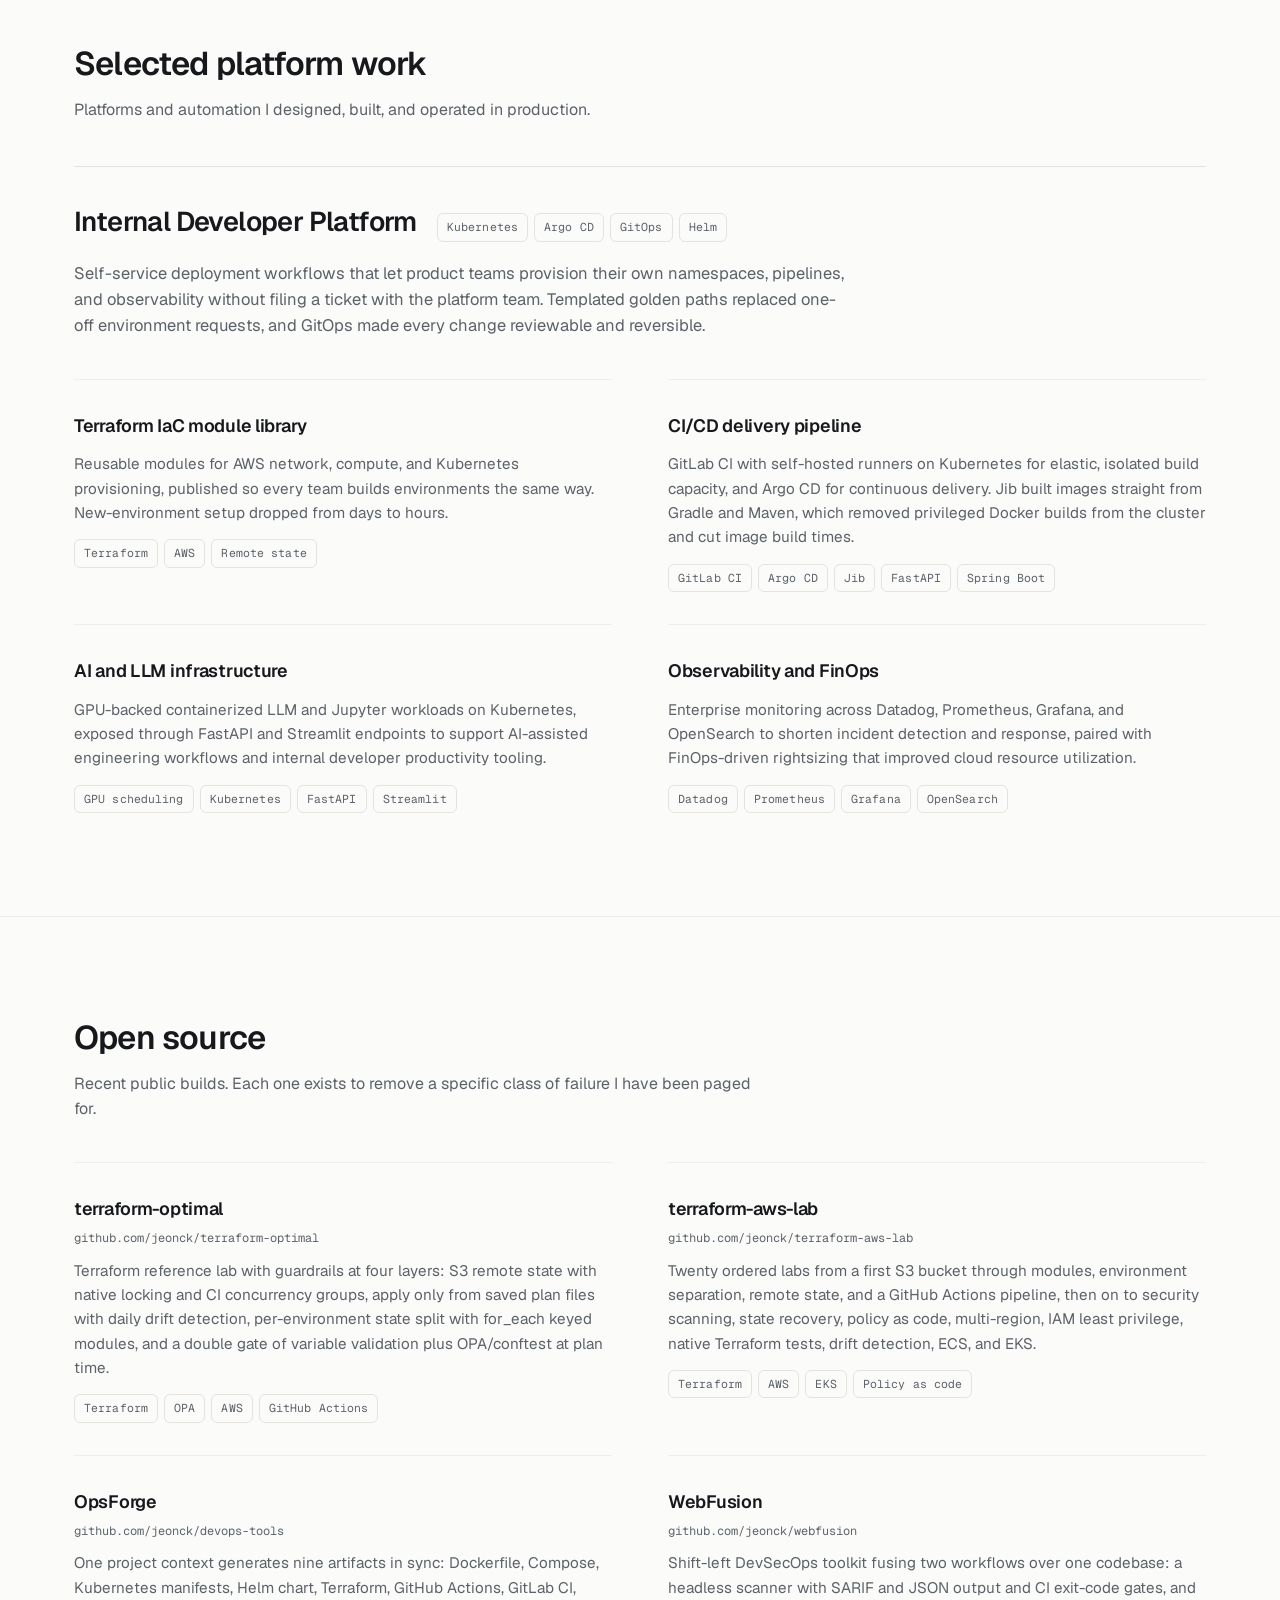
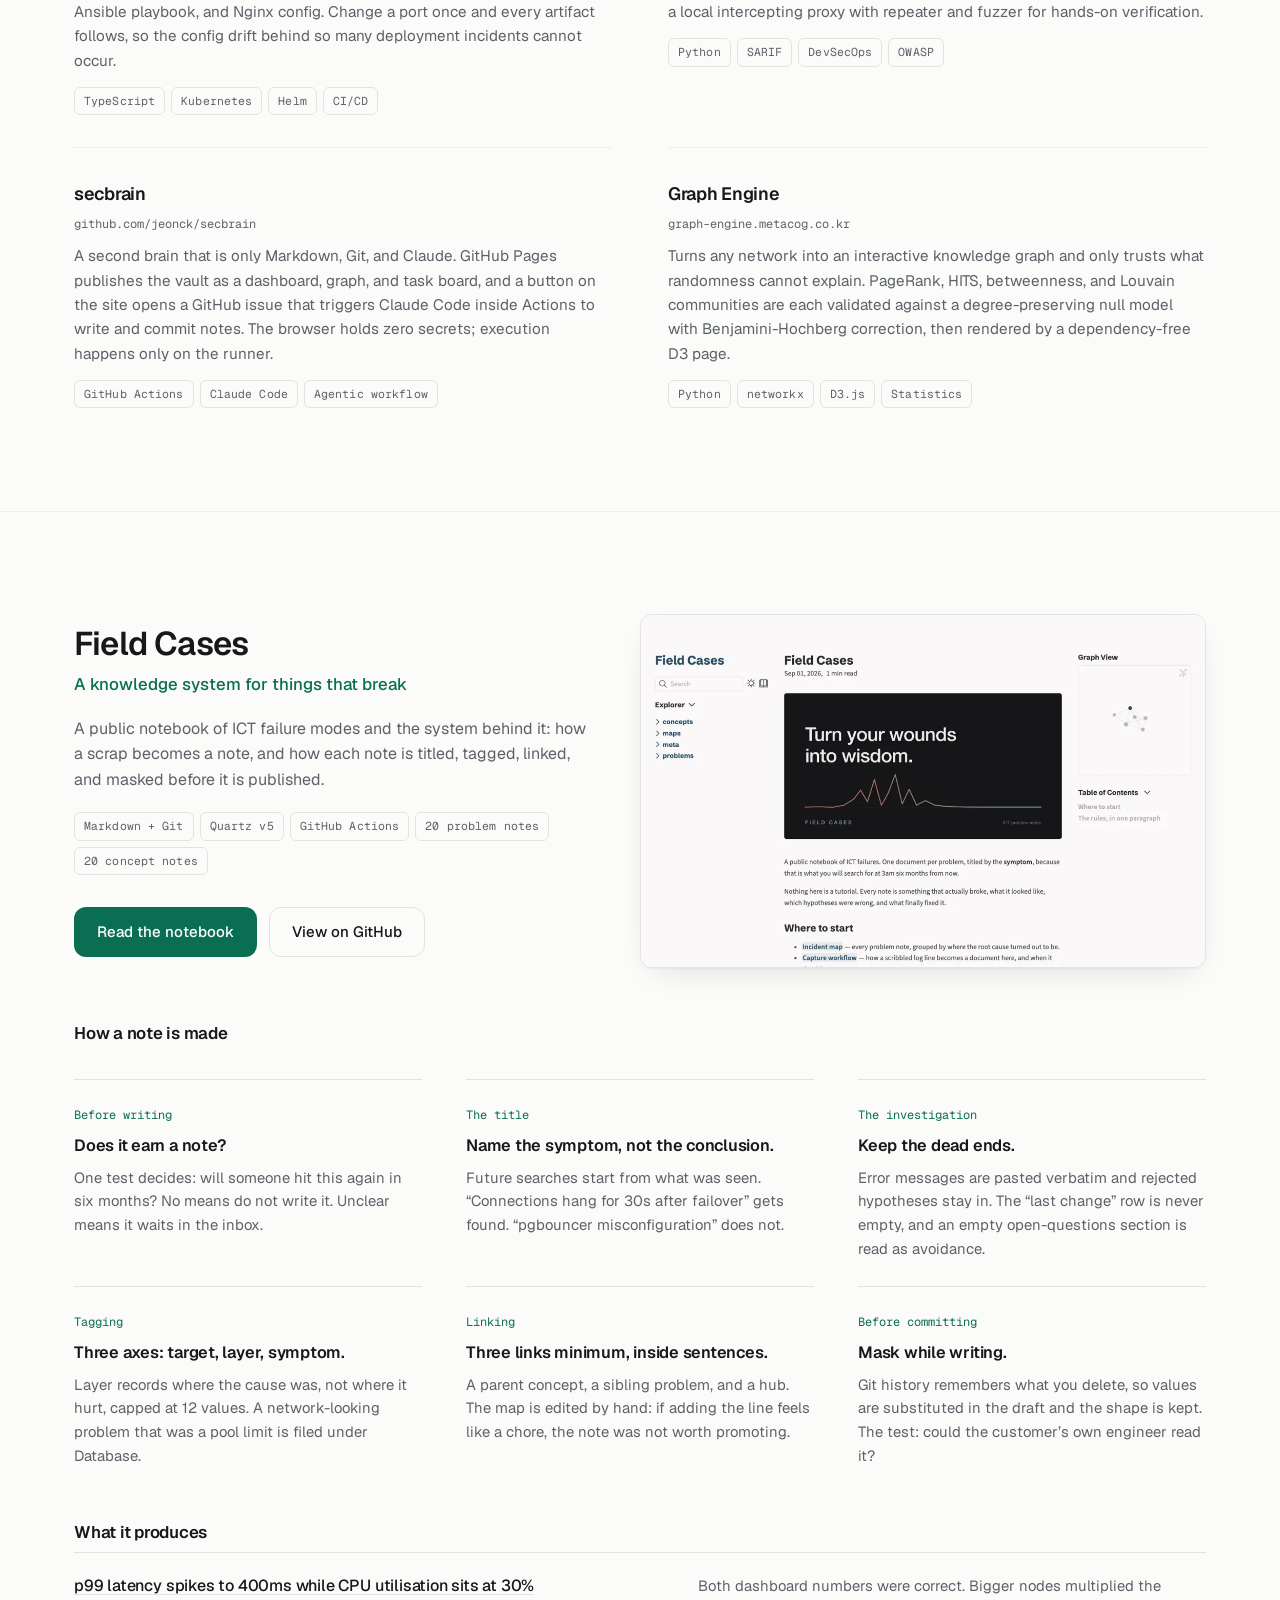
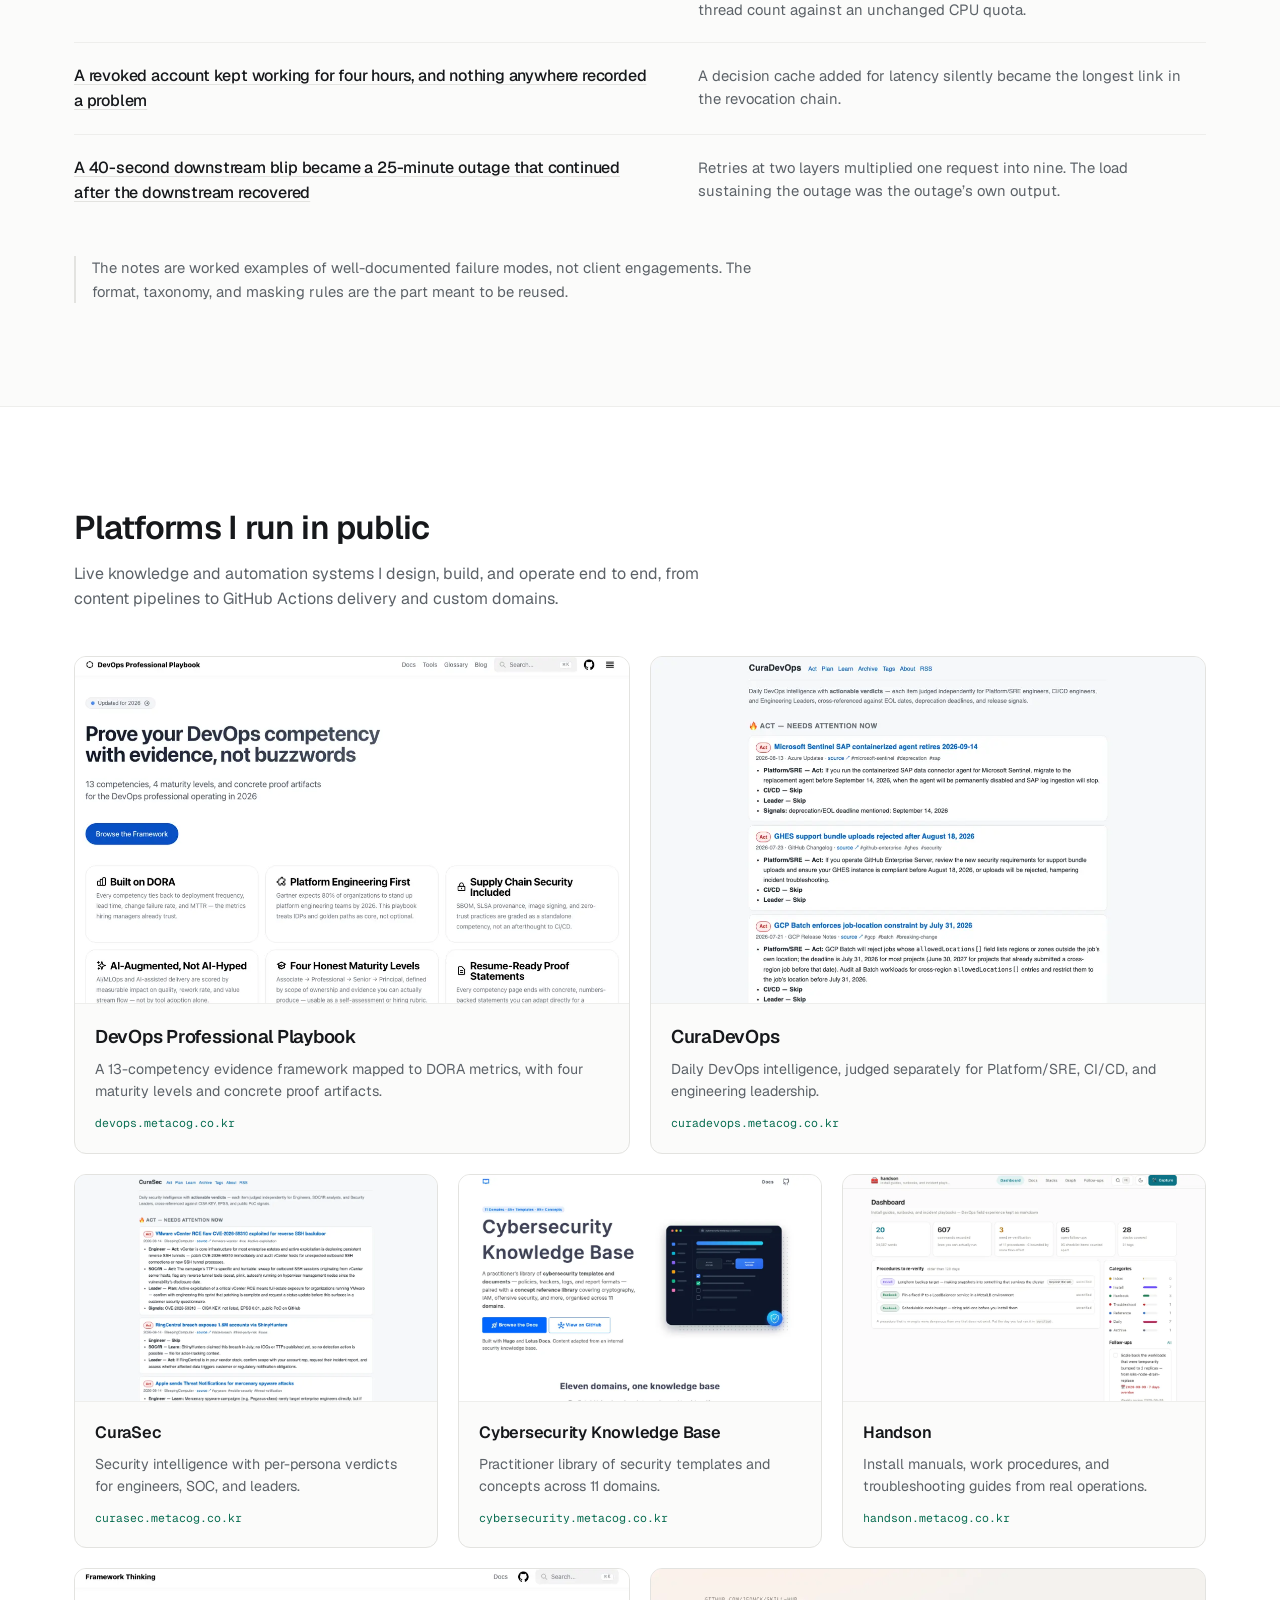
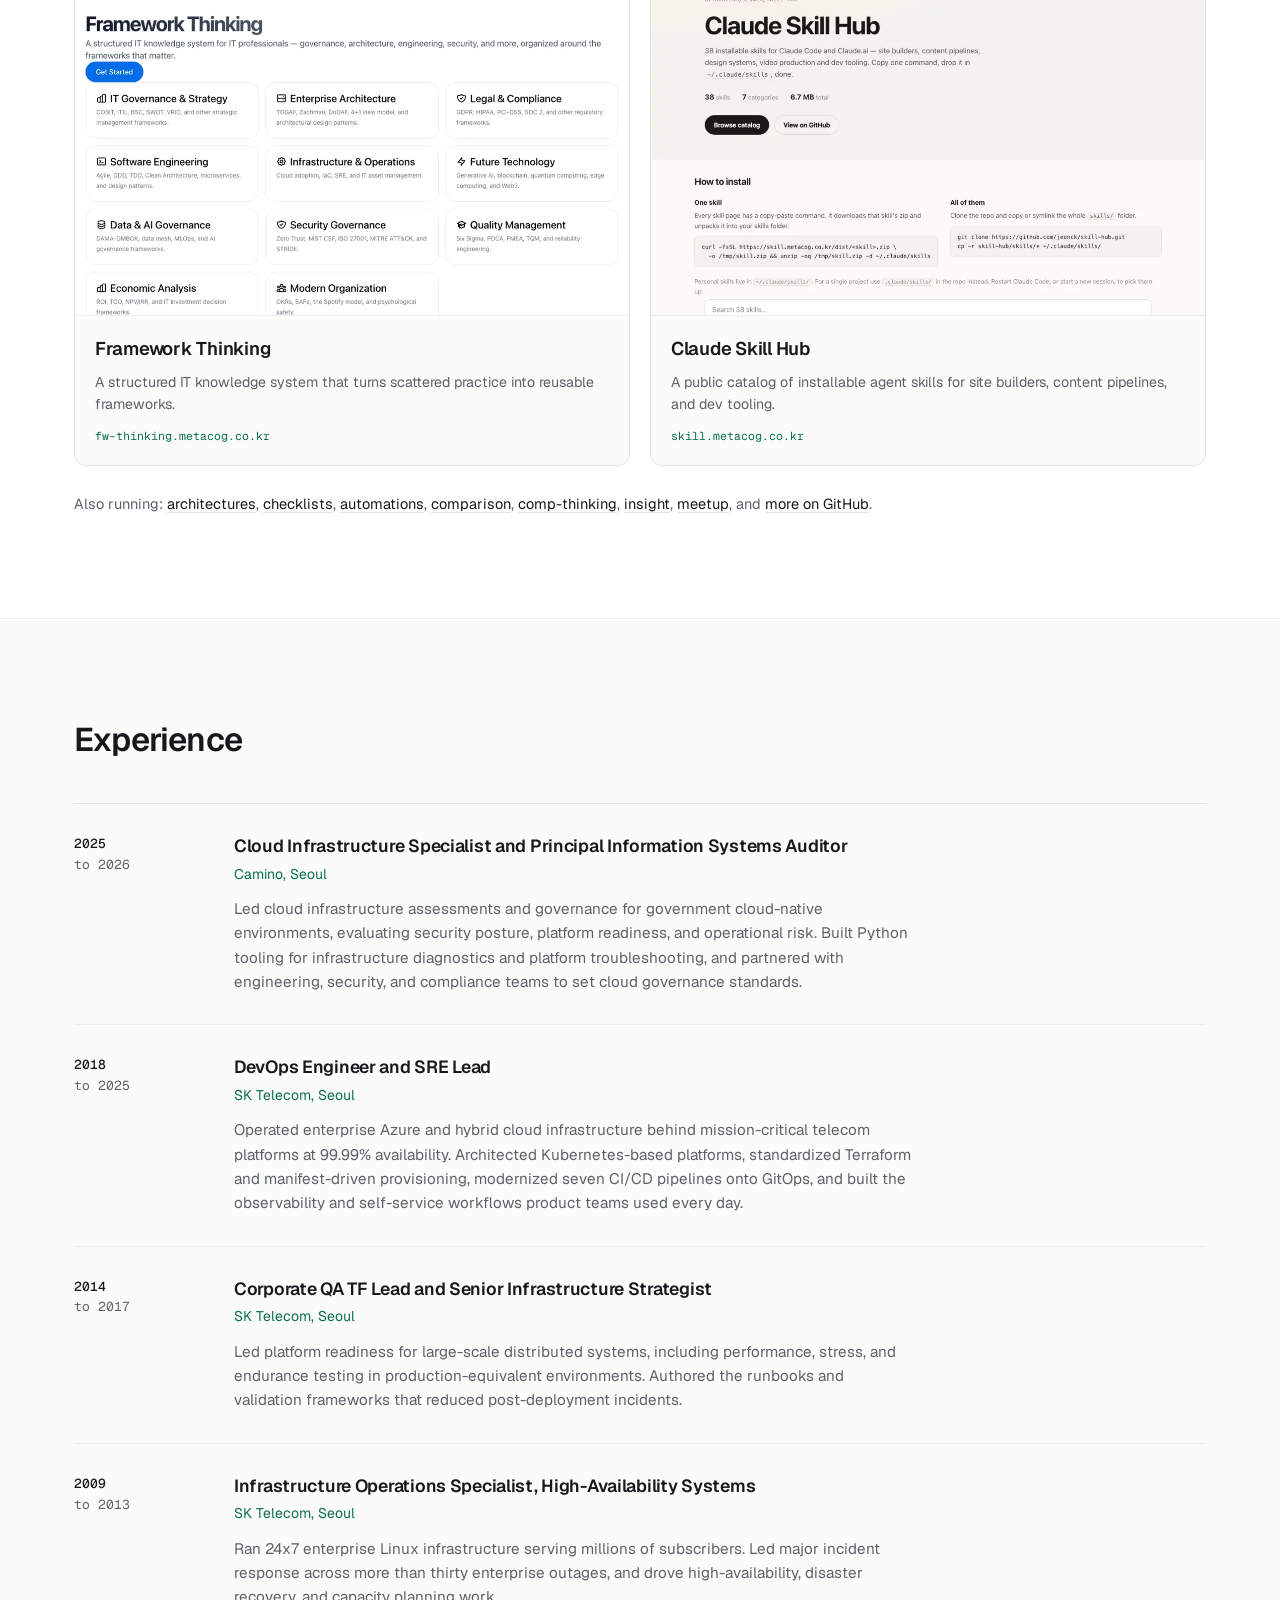
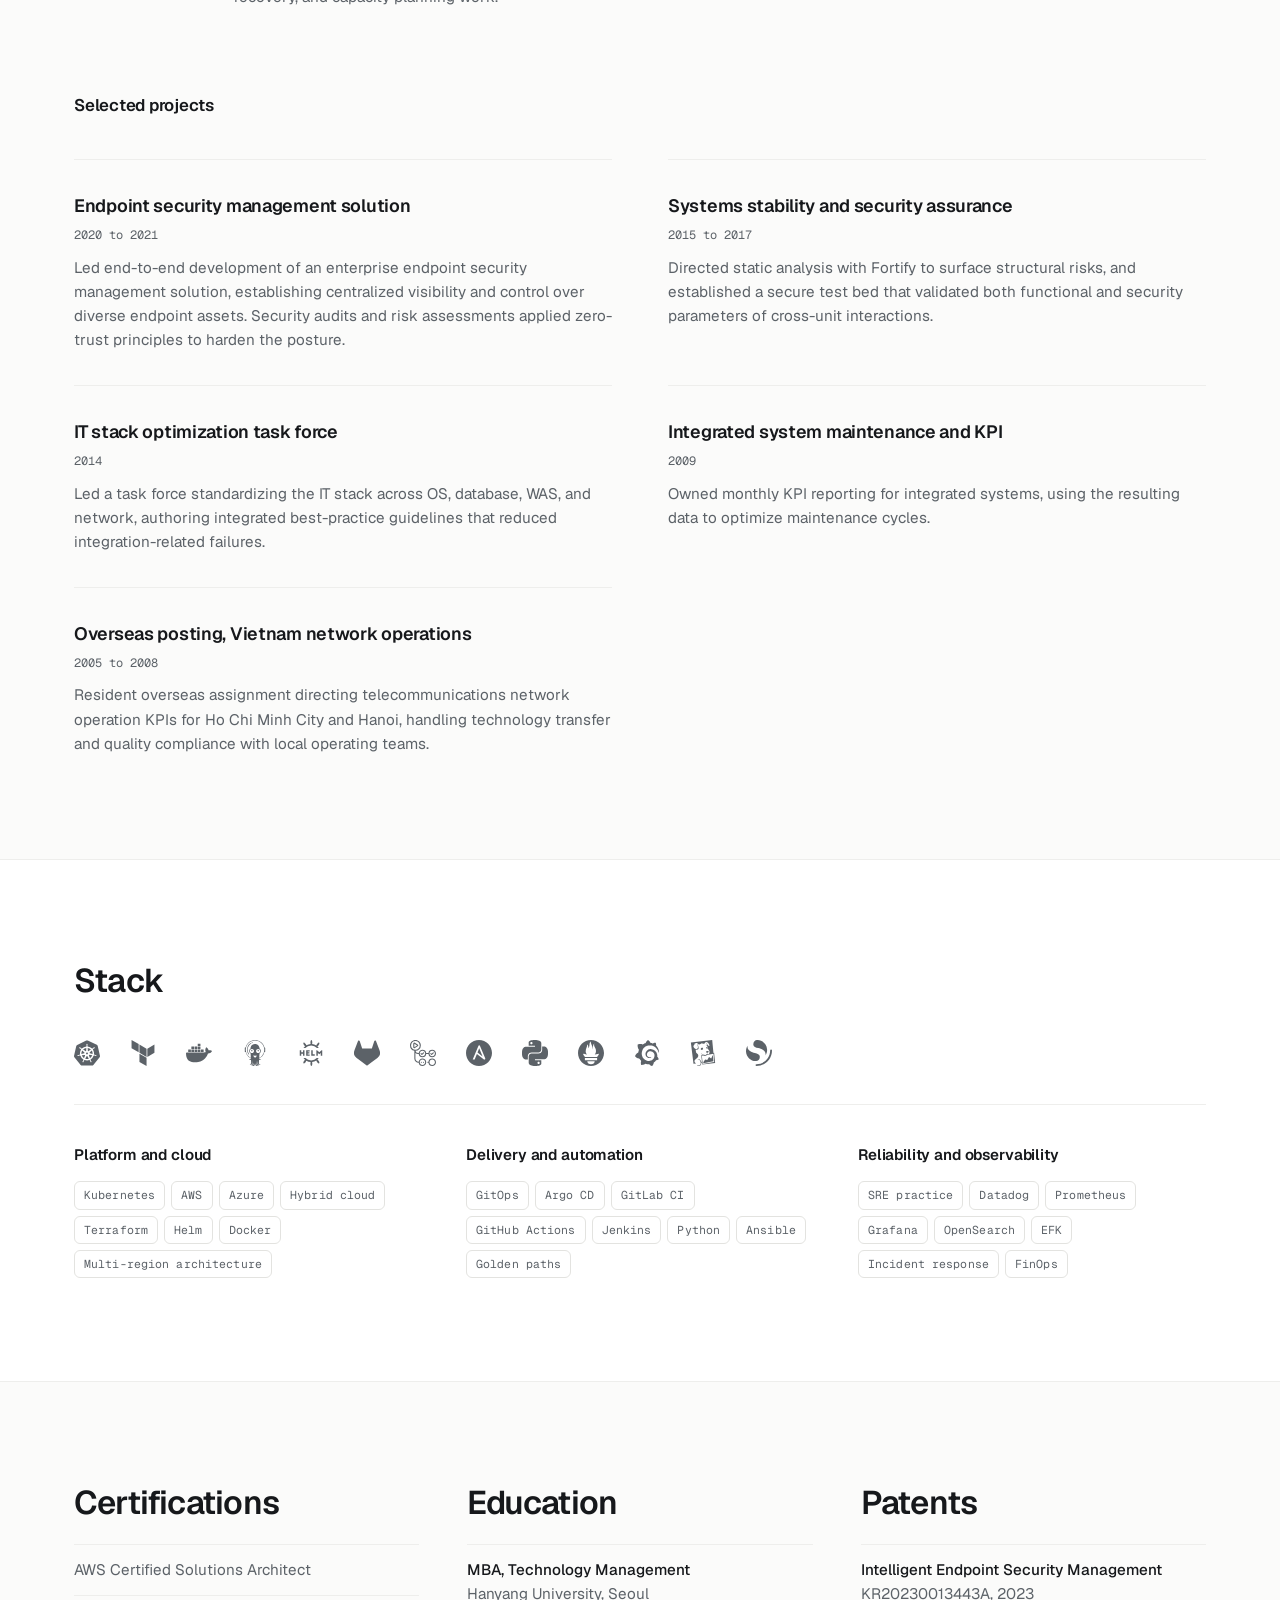
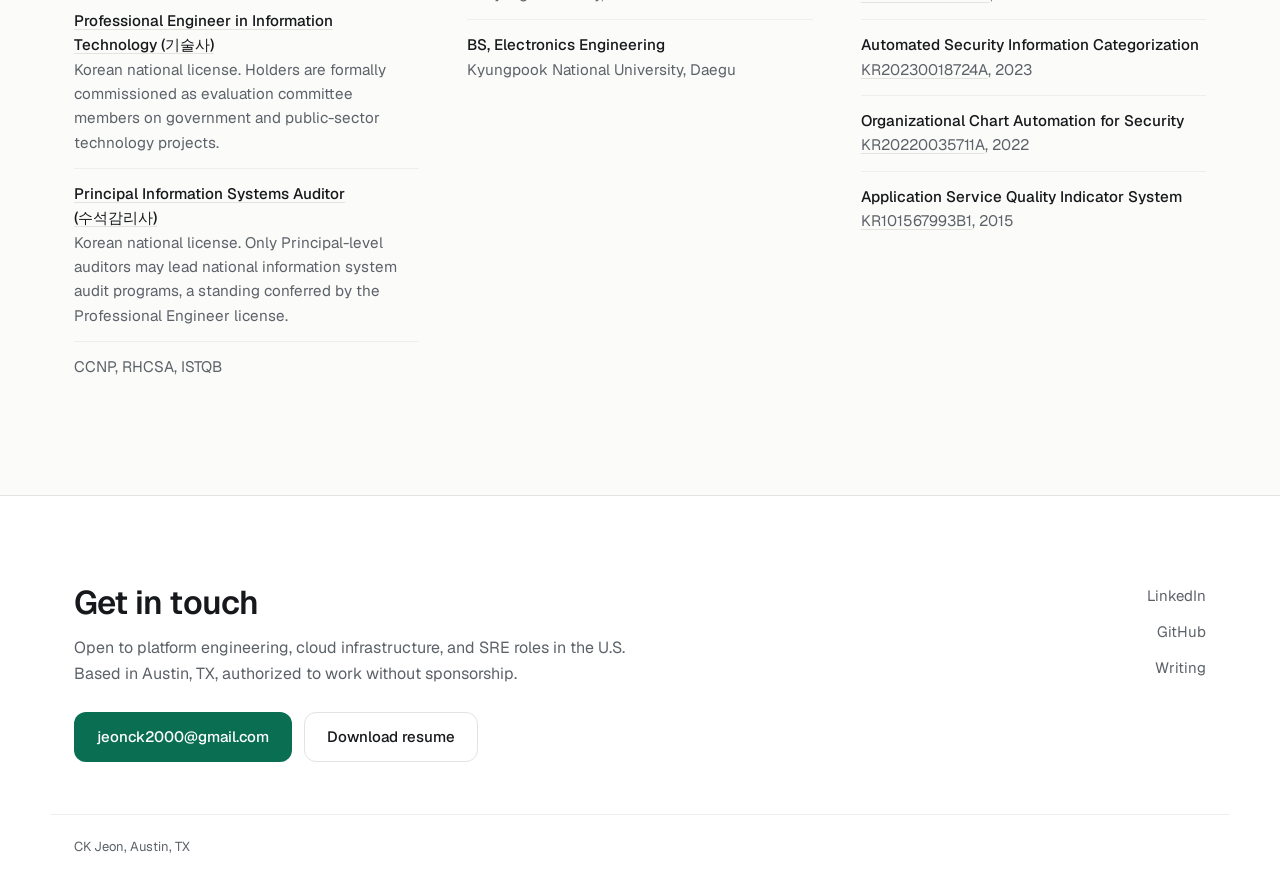
==== commit eb9dbff8: "Add Field Cases knowledge system section Dedicated section on the site and an entry in the resume. T" ====
--- a/index.html
+++ b/index.html
@@ -68,6 +68,7 @@
       <a href="#book">Book</a>
       <a href="#work">Work</a>
       <a href="#oss">Open source</a>
+      <a href="#knowledge">Knowledge</a>
       <a href="#platforms">Platforms</a>
       <a href="#experience">Experience</a>
       <a href="#stack">Stack</a>
@@ -241,6 +242,81 @@
         <ul class="chips"><li>Python</li><li>networkx</li><li>D3.js</li><li>Statistics</li></ul>
       </article>
     </div>
+  </div>
+</section>
+
+<!-- 3c. KNOWLEDGE : the system behind the notes, not just the notes -->
+<section class="section" id="knowledge">
+  <div class="wrap">
+    <div class="kb-intro">
+      <div class="kb-copy">
+        <h2 class="h2">Field Cases</h2>
+        <p class="book-sub">A knowledge system for things that break</p>
+        <p class="section-lede">A public notebook of ICT failure modes and the system behind it: how a scrap becomes a note, and how each note is titled, tagged, linked, and masked before it is published.</p>
+        <ul class="chips" aria-label="Details">
+          <li>Markdown + Git</li><li>Quartz v5</li><li>GitHub Actions</li><li>20 problem notes</li><li>20 concept notes</li>
+        </ul>
+        <div class="cta-row">
+          <a class="btn btn-primary" href="https://fieldcases.metacog.co.kr/" target="_blank" rel="noopener">Read the notebook</a>
+          <a class="btn btn-ghost" href="https://github.com/jeonck/field-cases" target="_blank" rel="noopener">View on GitHub</a>
+        </div>
+      </div>
+      <a class="shot reveal" href="https://fieldcases.metacog.co.kr/" target="_blank" rel="noopener">
+        <img src="/img/fieldcases.webp" width="1100" height="688" alt="Field Cases home page with the explorer tree of concepts, maps, meta and problems, and the knowledge graph view" loading="lazy" decoding="async">
+      </a>
+    </div>
+
+    <h3 class="sub-h">How a note is made</h3>
+    <div class="rules">
+      <div class="rule reveal">
+        <span class="entry-when">Before writing</span>
+        <h4>Does it earn a note?</h4>
+        <p>One test decides: will someone hit this again in six months? No means do not write it. Unclear means it waits in the inbox.</p>
+      </div>
+      <div class="rule reveal">
+        <span class="entry-when">The title</span>
+        <h4>Name the symptom, not the conclusion.</h4>
+        <p>Future searches start from what was seen. &ldquo;Connections hang for 30s after failover&rdquo; gets found. &ldquo;pgbouncer misconfiguration&rdquo; does not.</p>
+      </div>
+      <div class="rule reveal">
+        <span class="entry-when">The investigation</span>
+        <h4>Keep the dead ends.</h4>
+        <p>Error messages are pasted verbatim and rejected hypotheses stay in. The &ldquo;last change&rdquo; row is never empty, and an empty open-questions section is read as avoidance.</p>
+      </div>
+      <div class="rule reveal">
+        <span class="entry-when">Tagging</span>
+        <h4>Three axes: target, layer, symptom.</h4>
+        <p>Layer records where the cause was, not where it hurt, capped at 12 values. A network-looking problem that was a pool limit is filed under Database.</p>
+      </div>
+      <div class="rule reveal">
+        <span class="entry-when">Linking</span>
+        <h4>Three links minimum, inside sentences.</h4>
+        <p>A parent concept, a sibling problem, and a hub. The map is edited by hand: if adding the line feels like a chore, the note was not worth promoting.</p>
+      </div>
+      <div class="rule reveal">
+        <span class="entry-when">Before committing</span>
+        <h4>Mask while writing.</h4>
+        <p>Git history remembers what you delete, so values are substituted in the draft and the shape is kept. The test: could the customer&rsquo;s own engineer read it?</p>
+      </div>
+    </div>
+
+    <h3 class="sub-h">What it produces</h3>
+    <ul class="kb-examples">
+      <li class="reveal">
+        <a href="https://fieldcases.metacog.co.kr/problems/p99-latency-spikes-while-cpu-utilisation-sits-at-30-percent" target="_blank" rel="noopener">p99 latency spikes to 400ms while CPU utilisation sits at 30%</a>
+        <span>Both dashboard numbers were correct. Bigger nodes multiplied the thread count against an unchanged CPU quota.</span>
+      </li>
+      <li class="reveal">
+        <a href="https://fieldcases.metacog.co.kr/problems/a-revoked-account-kept-working-for-four-hours" target="_blank" rel="noopener">A revoked account kept working for four hours, and nothing anywhere recorded a problem</a>
+        <span>A decision cache added for latency silently became the longest link in the revocation chain.</span>
+      </li>
+      <li class="reveal">
+        <a href="https://fieldcases.metacog.co.kr/problems/a-40-second-blip-became-a-25-minute-outage" target="_blank" rel="noopener">A 40-second downstream blip became a 25-minute outage that continued after the downstream recovered</a>
+        <span>Retries at two layers multiplied one request into nine. The load sustaining the outage was the outage&rsquo;s own output.</span>
+      </li>
+    </ul>
+
+    <p class="kb-note">The notes are worked examples of well-documented failure modes, not client engagements. The format, taxonomy, and masking rules are the part meant to be reused.</p>
   </div>
 </section>
 
--- a/styles.css
+++ b/styles.css
@@ -223,6 +223,27 @@
 .book-scope{margin:22px 0 0; max-width:70ch; color:var(--muted); font-size:15.2px}
 .book-body .cta-row{margin-top:28px}
 
+/* ---------- knowledge system ---------- */
+.kb-intro{display:grid; gap:clamp(28px,4vw,56px); grid-template-columns:1fr; align-items:center}
+@media (min-width:960px){ .kb-intro{grid-template-columns:1fr 1.1fr} }
+.kb-copy .section-lede{margin-top:18px}
+.kb-copy .chips{margin-top:20px}
+.rules{display:grid; grid-template-columns:1fr; gap:0 44px; margin-top:6px}
+@media (min-width:700px){ .rules{grid-template-columns:repeat(2,1fr)} }
+@media (min-width:1000px){ .rules{grid-template-columns:repeat(3,1fr)} }
+.rule{padding:26px 0 0; margin-top:26px; border-top:1px solid var(--line)}
+.rule h4{margin:0 0 9px; font-size:1.02rem; font-weight:600; letter-spacing:-.014em; line-height:1.3}
+.rule p{margin:0; color:var(--muted); font-size:14.8px}
+.rule .entry-when{margin:0 0 10px; color:var(--accent)}
+.kb-examples{list-style:none; margin:6px 0 0; padding:0}
+.kb-examples li{display:grid; gap:6px; padding:20px 0; border-top:1px solid var(--line-soft)}
+.kb-examples li:first-child{border-top:1px solid var(--line)}
+@media (min-width:860px){ .kb-examples li{grid-template-columns:1.15fr 1fr; gap:40px; align-items:baseline} }
+.kb-examples a{font-weight:500; letter-spacing:-.012em; text-underline-offset:3px; text-decoration-color:var(--line)}
+.kb-examples a:hover{text-decoration-color:var(--accent)}
+.kb-examples span{color:var(--muted); font-size:14.8px}
+.kb-note{margin:30px 0 0; max-width:72ch; color:var(--muted); font-size:14.8px; padding-left:16px; border-left:2px solid var(--line)}
+
 /* ---------- selected work ---------- */
 .feature{
   margin-top:44px; padding-top:32px; border-top:1px solid var(--line);
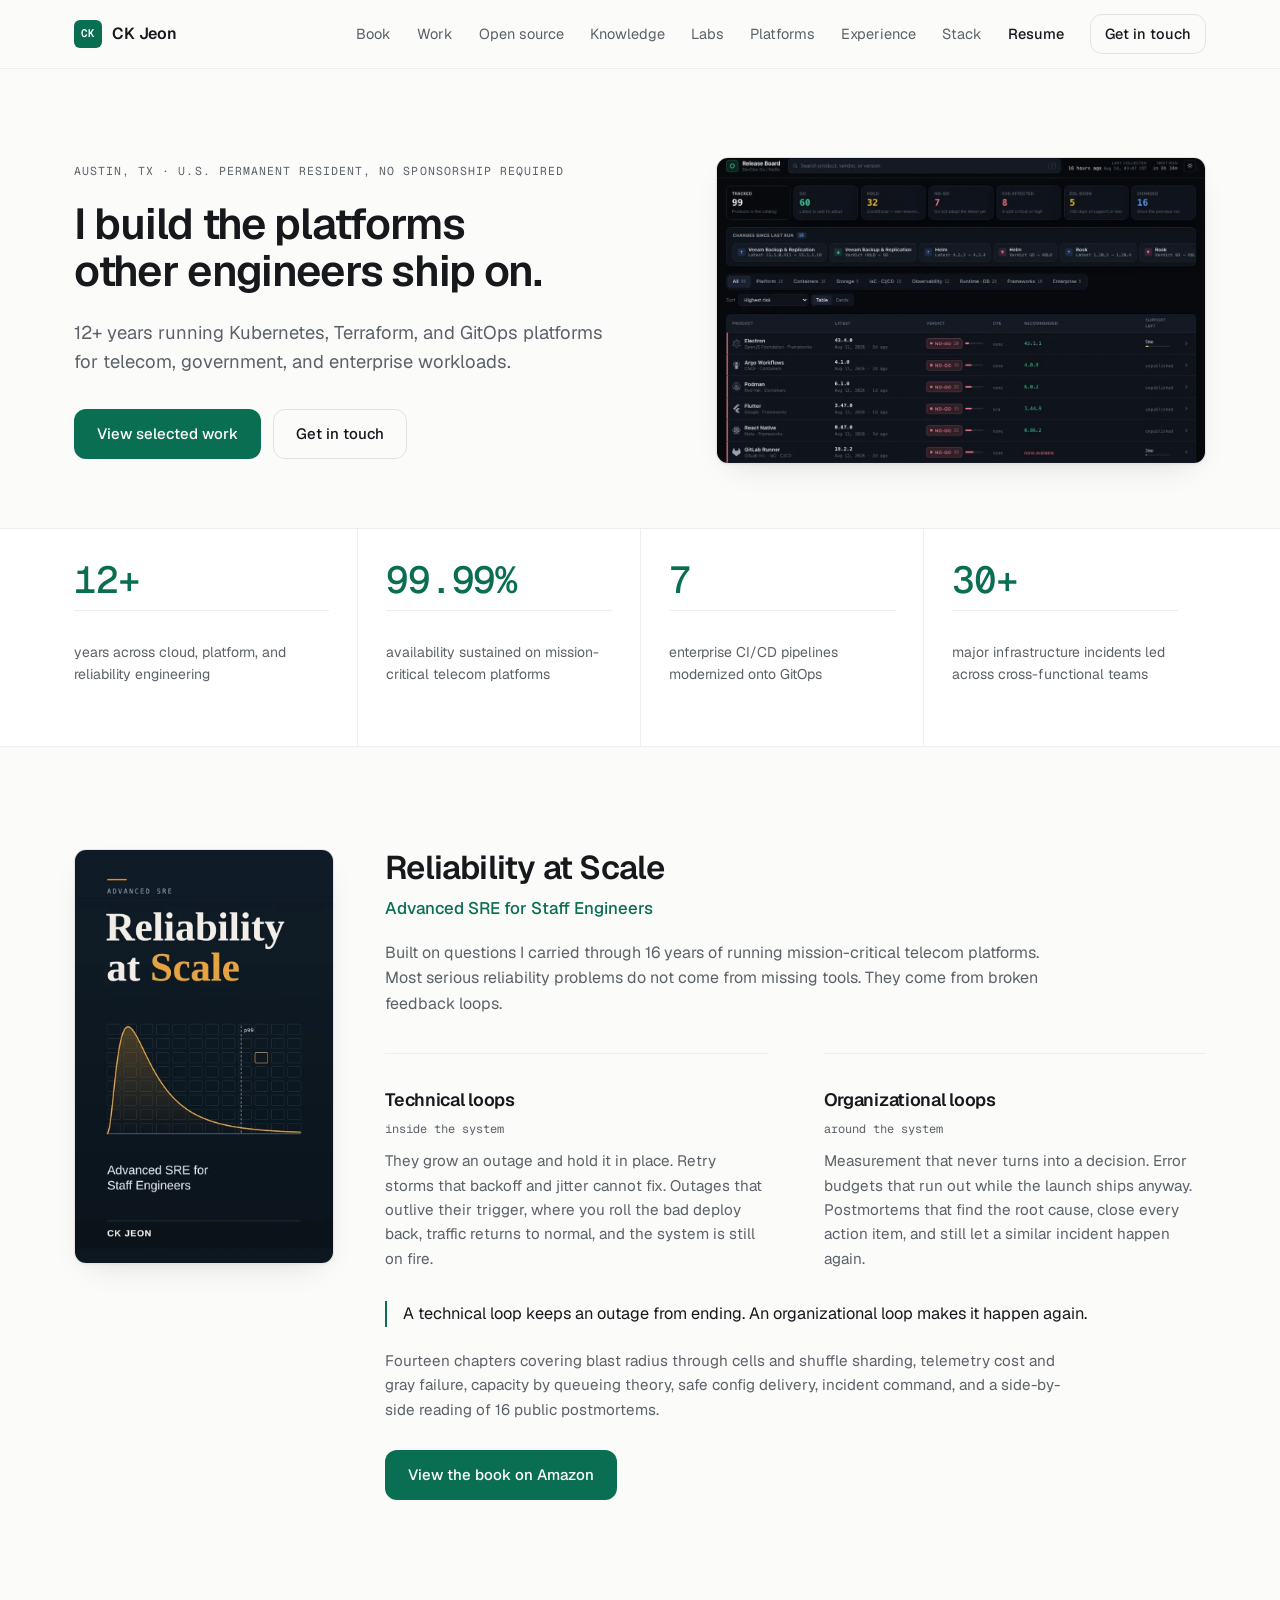
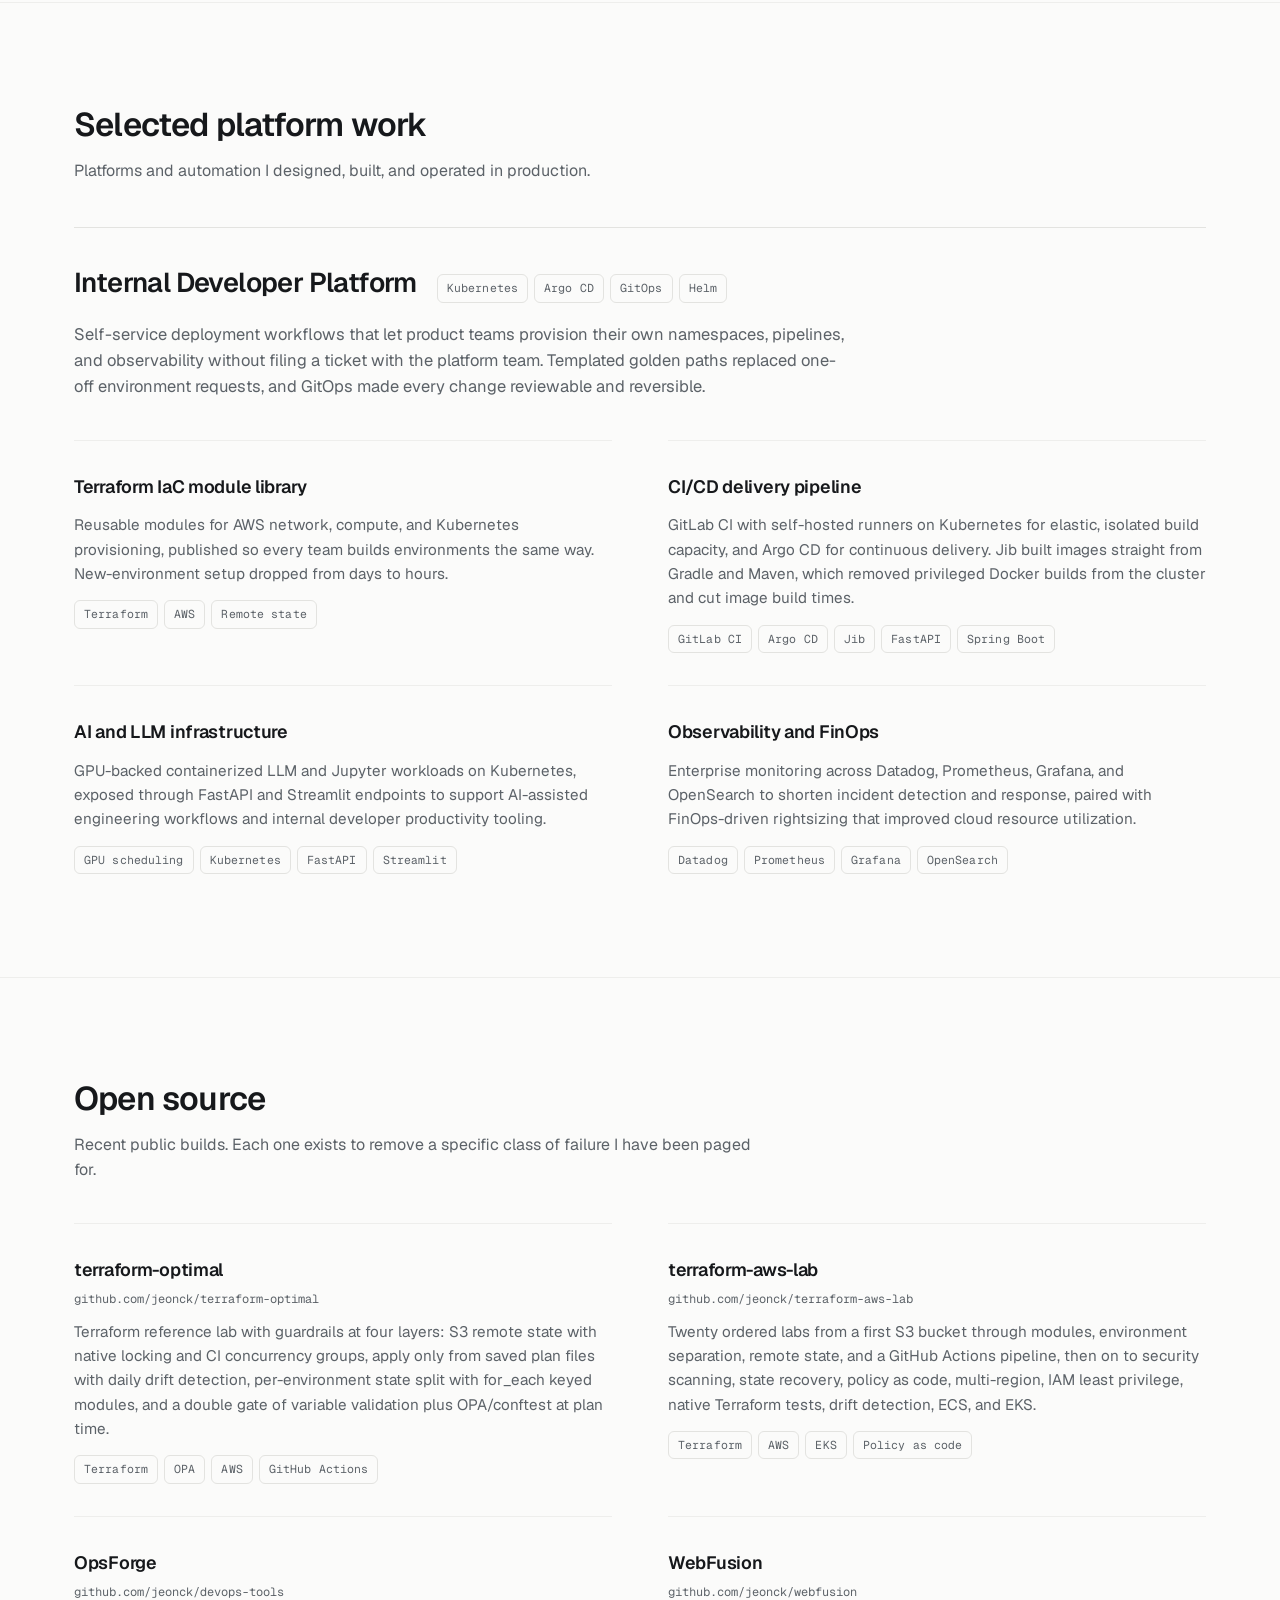
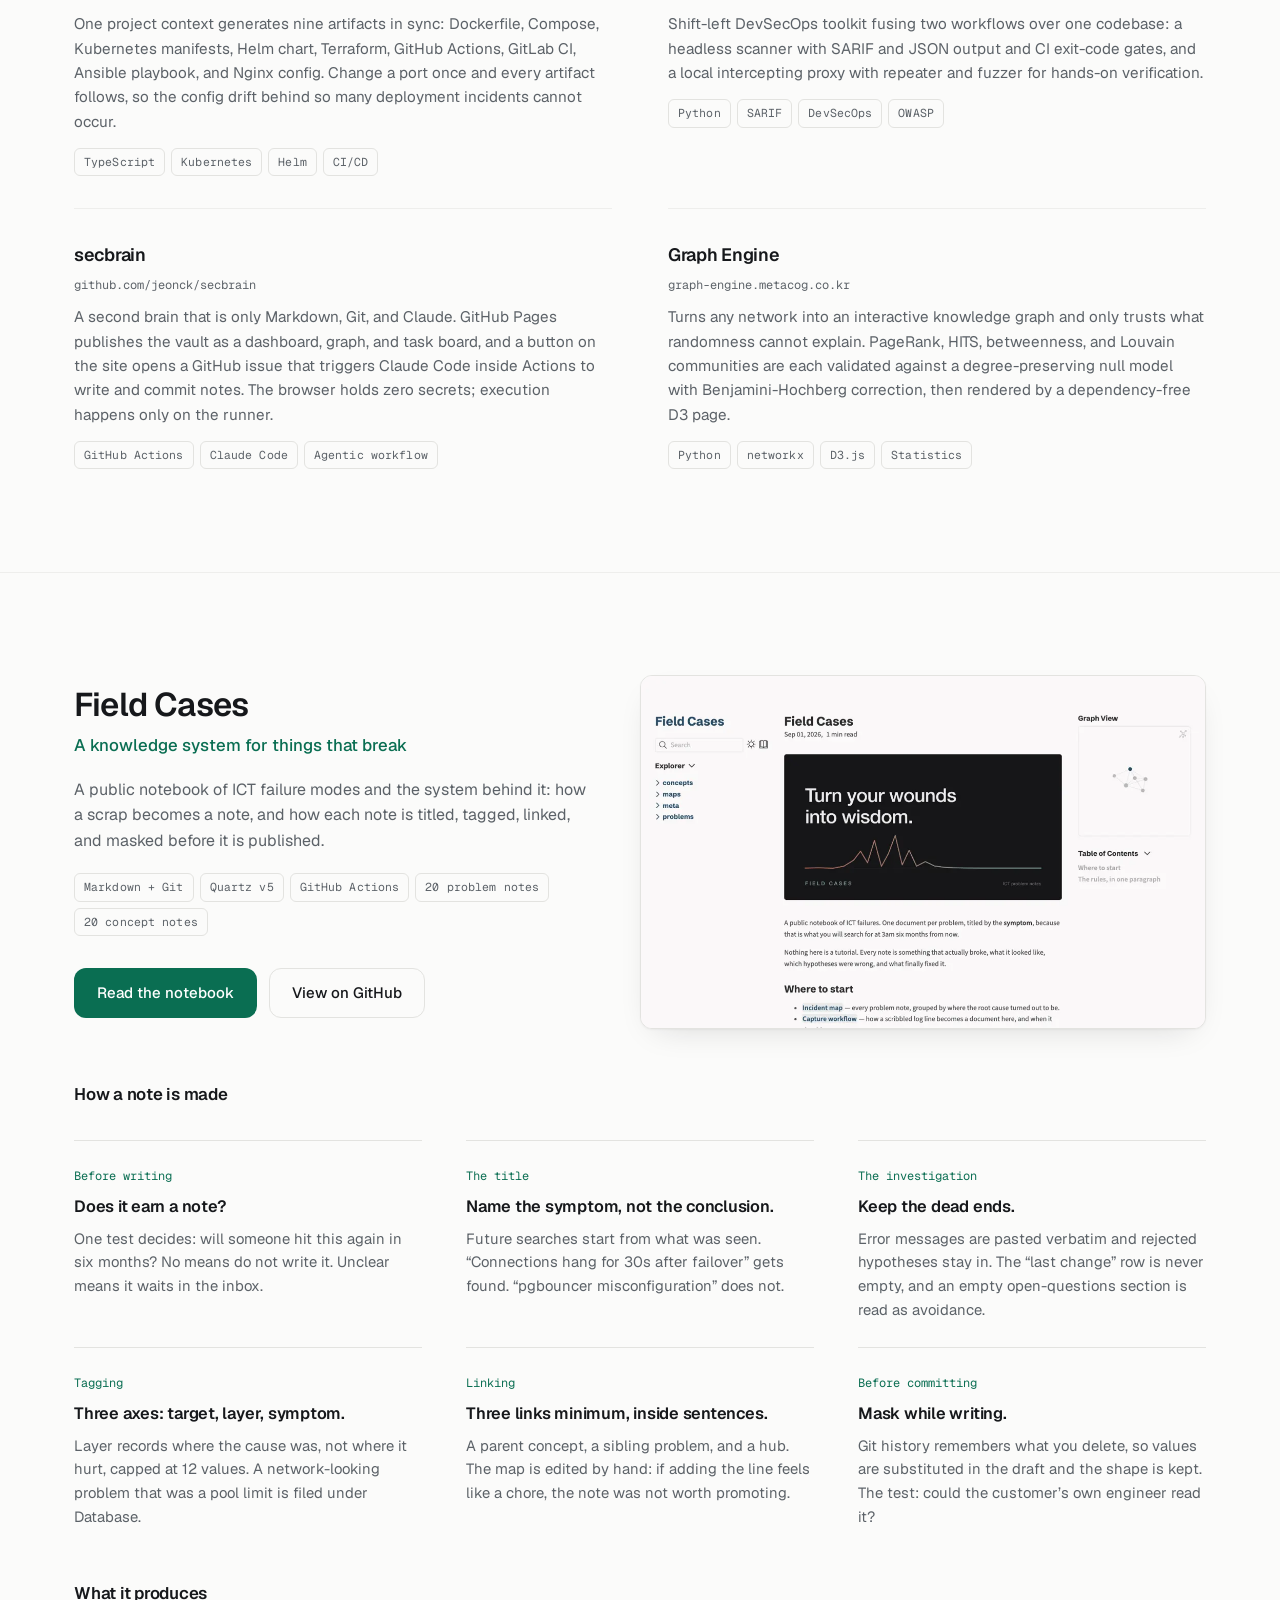
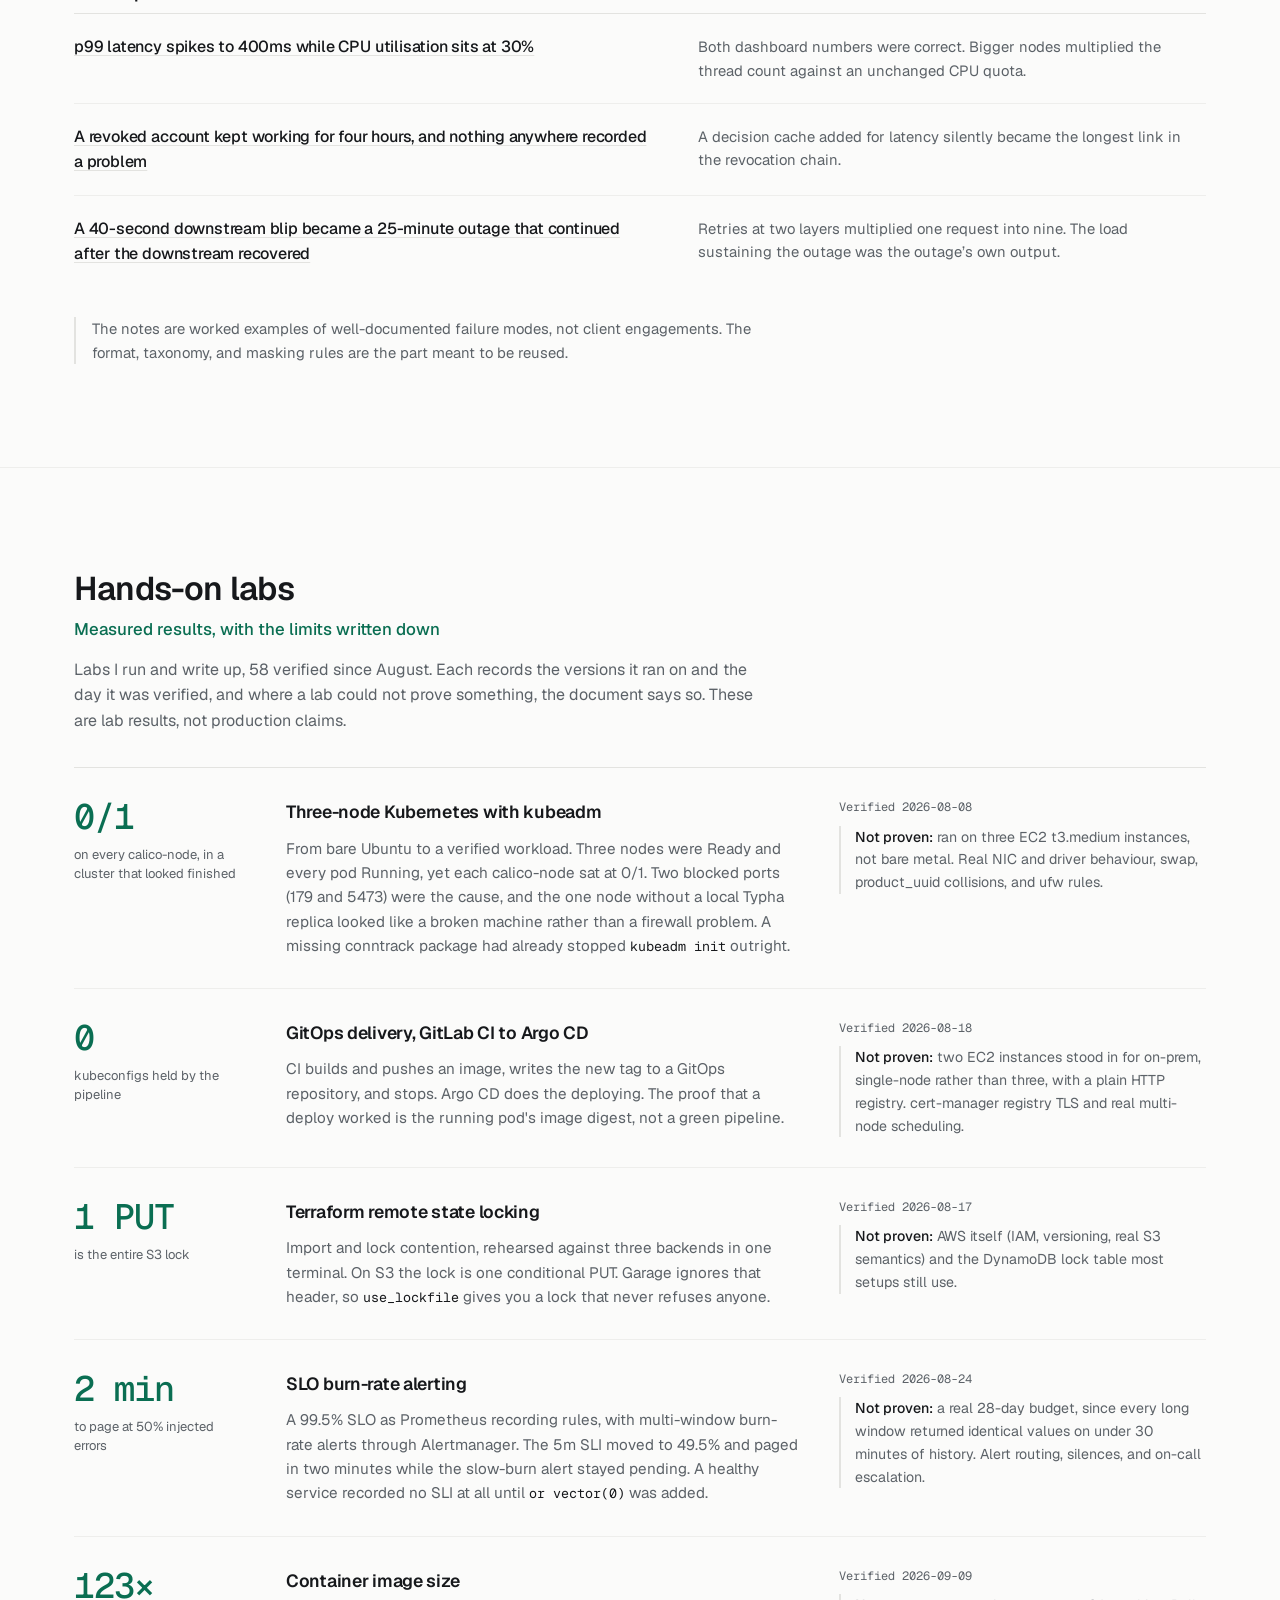
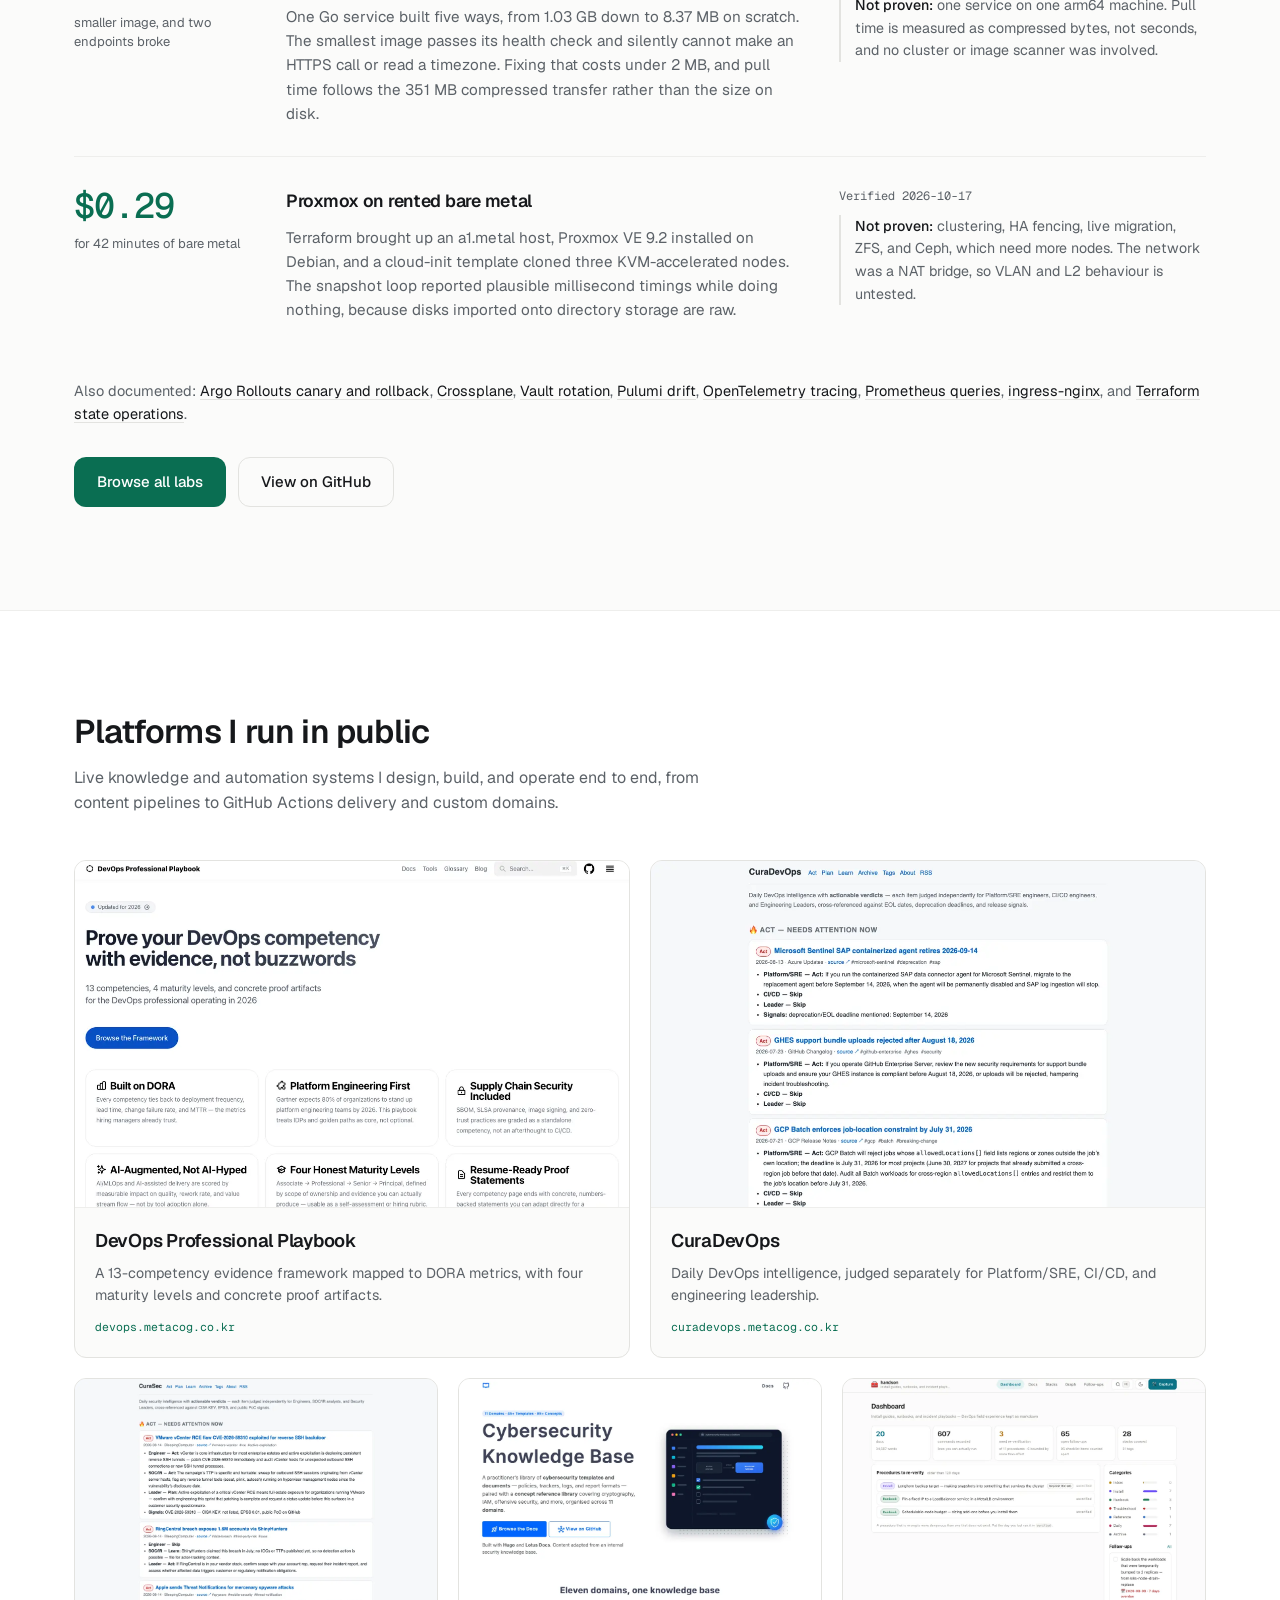
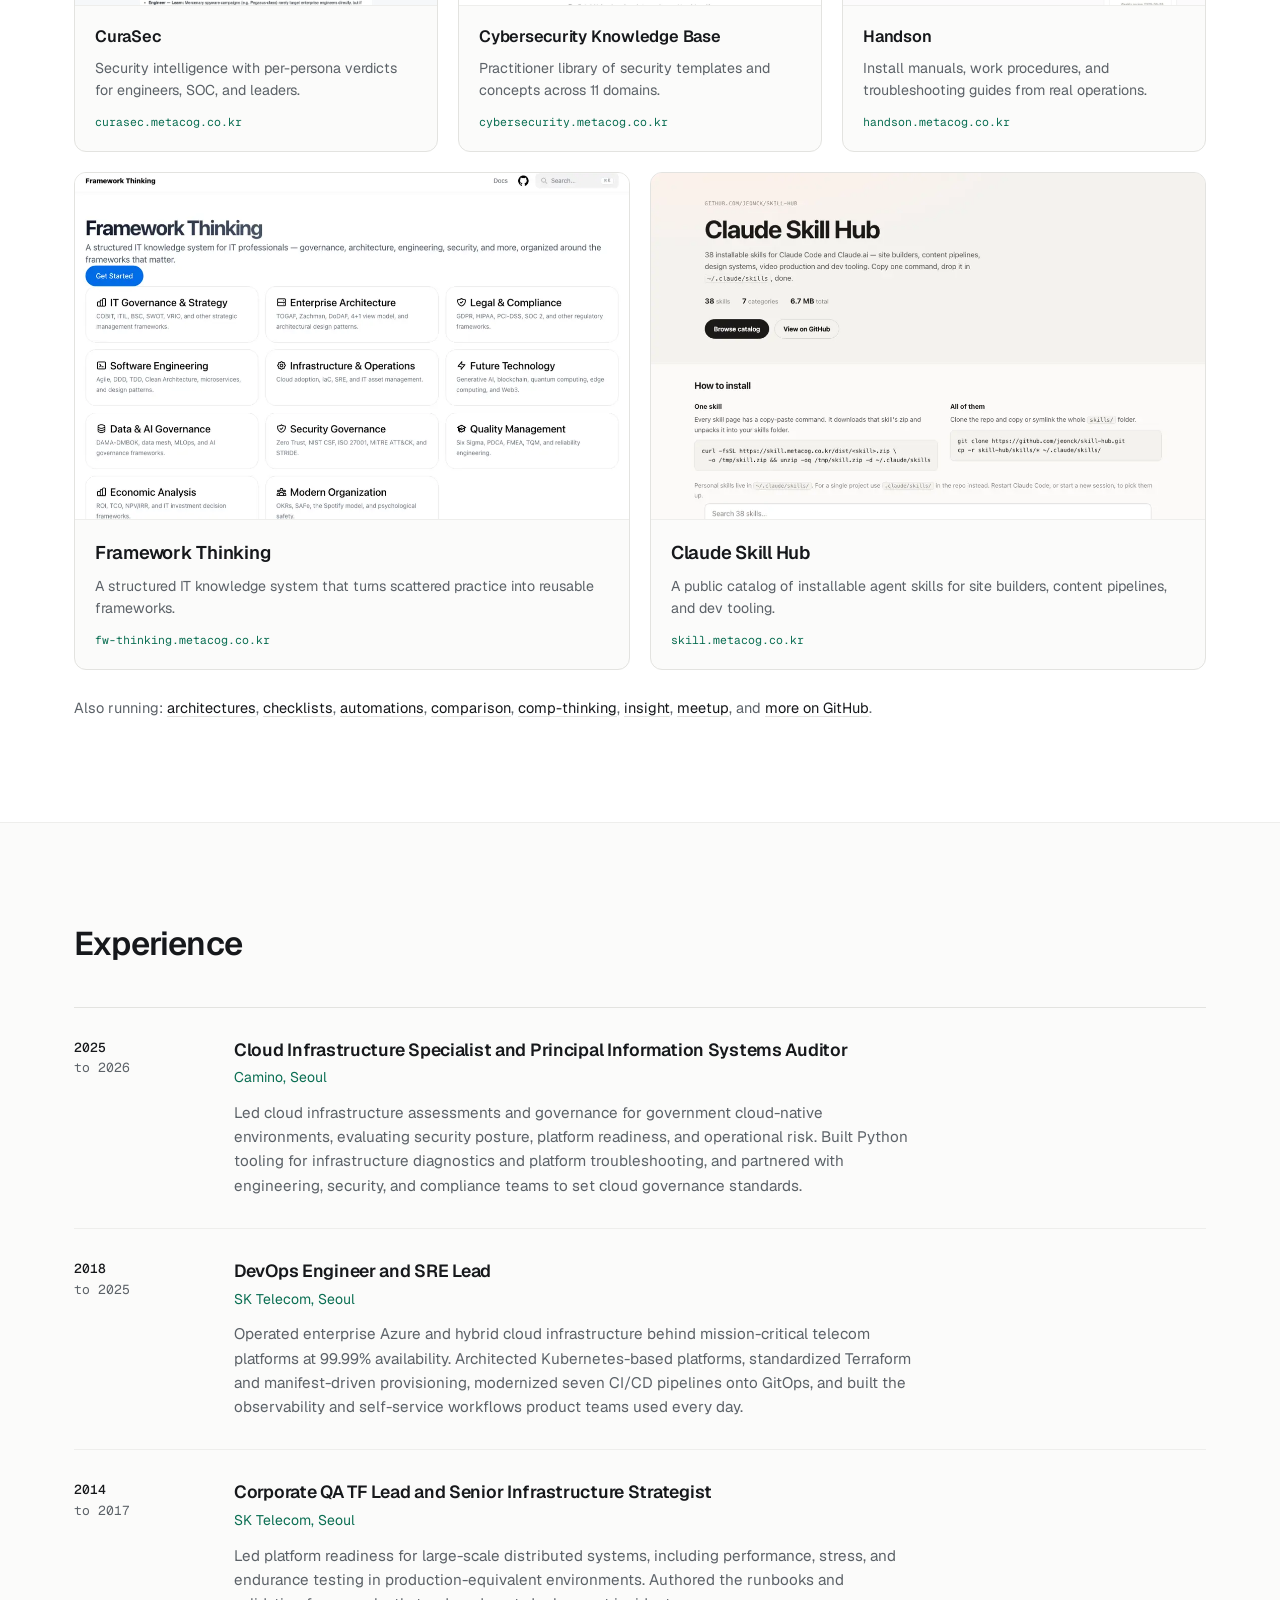
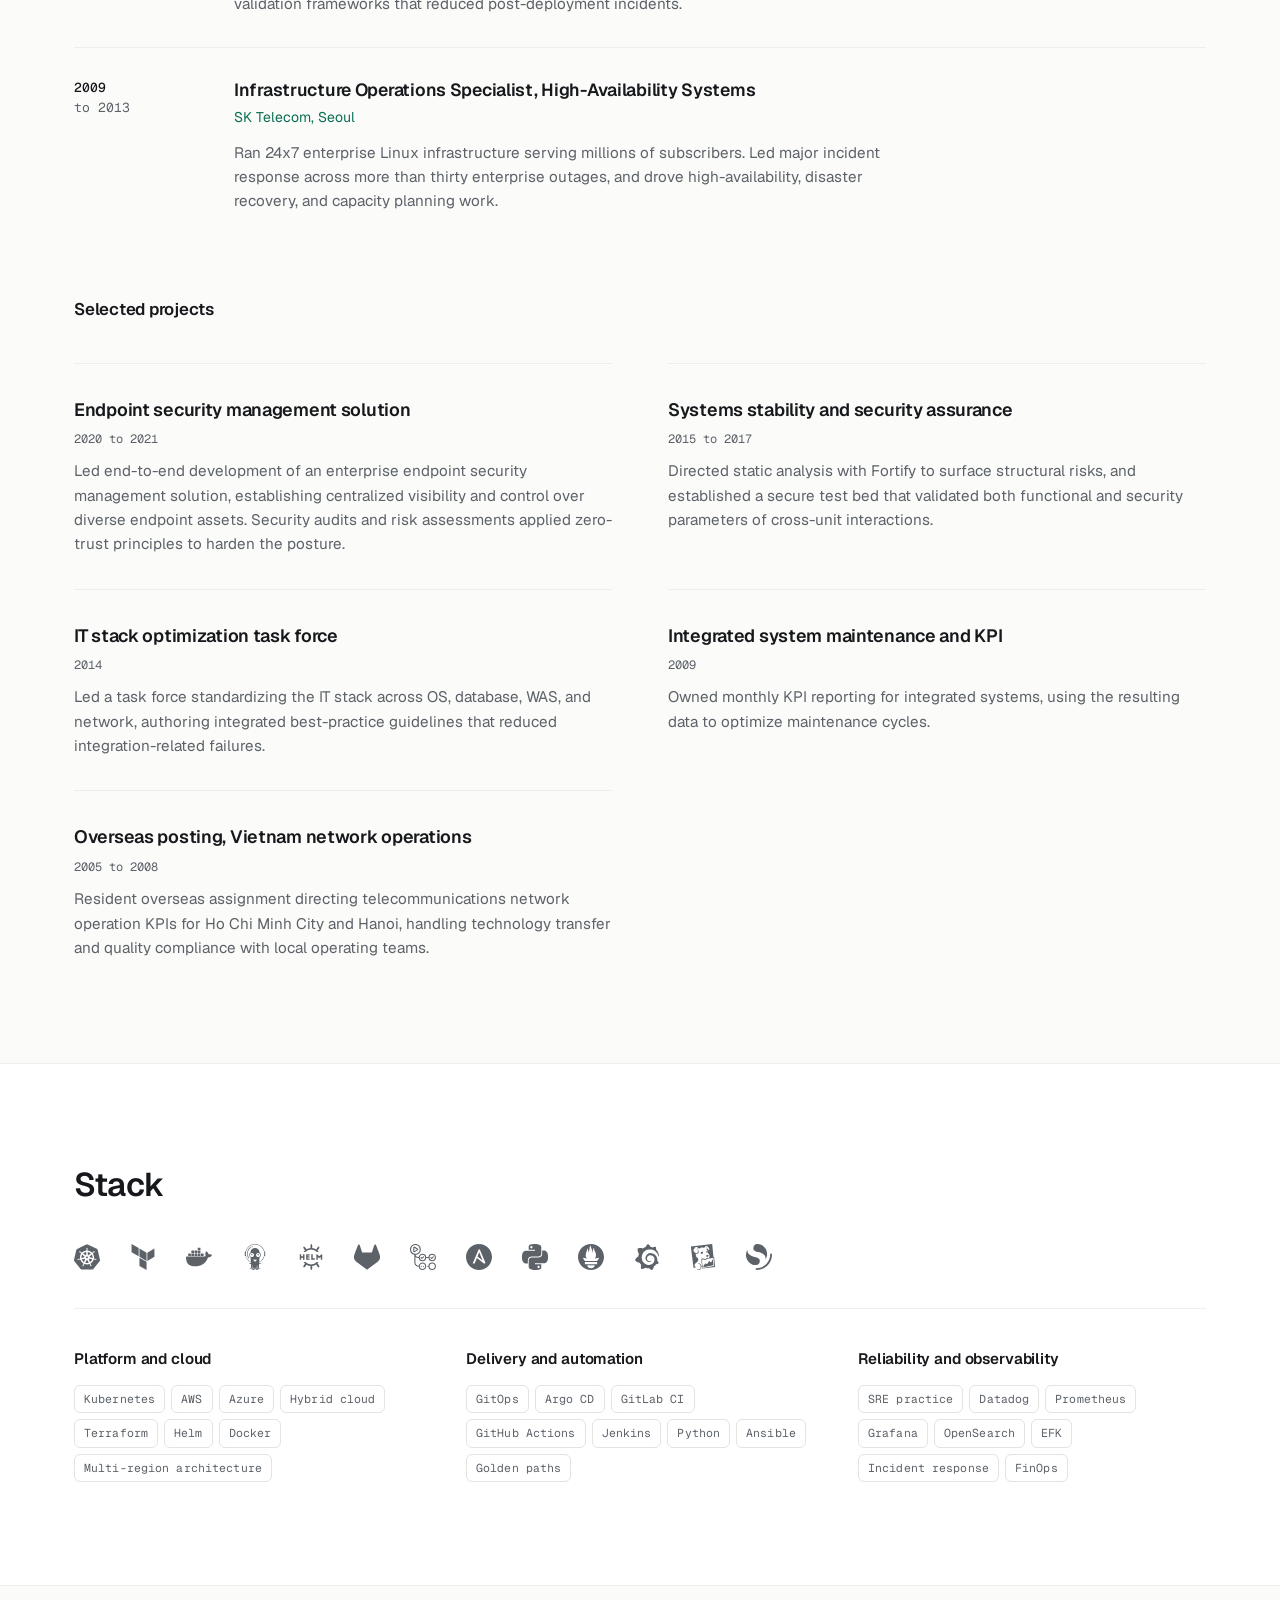
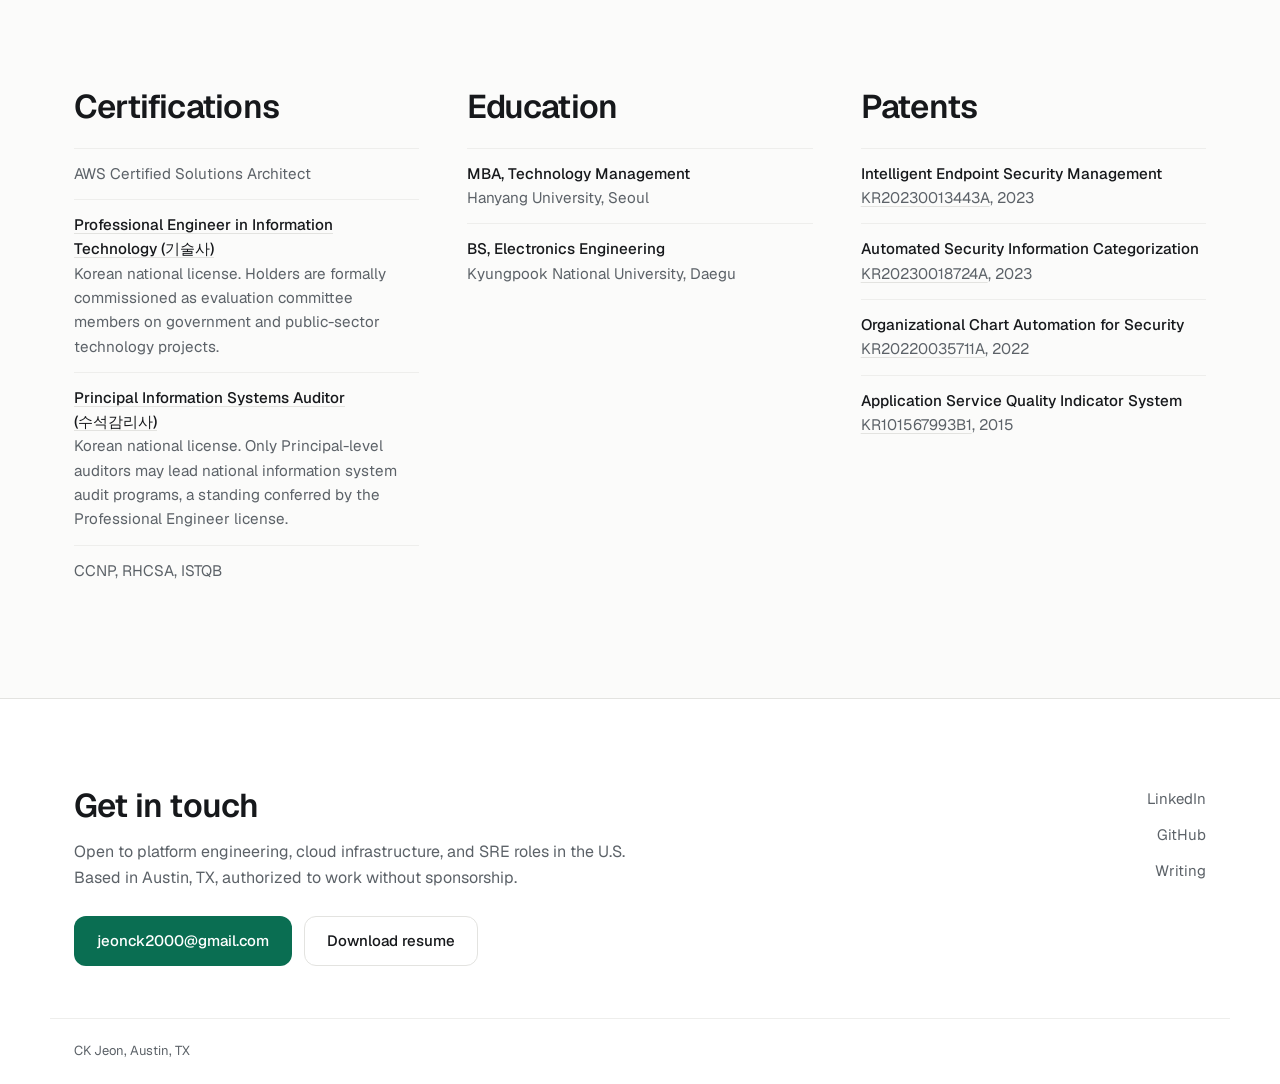
==== commit 207c5d86: "Add Hands-on labs section from handson.metacog.co.kr Six labs chosen from the 58 human-run, dated en" ====
--- a/index.html
+++ b/index.html
@@ -69,6 +69,7 @@
       <a href="#work">Work</a>
       <a href="#oss">Open source</a>
       <a href="#knowledge">Knowledge</a>
+      <a href="#labs">Labs</a>
       <a href="#platforms">Platforms</a>
       <a href="#experience">Experience</a>
       <a href="#stack">Stack</a>
@@ -320,6 +321,91 @@
   </div>
 </section>
 
+<!-- 3d. HANDS-ON LABS : measured results, with the limits written next to them -->
+<section class="section" id="labs">
+  <div class="wrap">
+    <h2 class="h2">Hands-on labs</h2>
+    <p class="book-sub">Measured results, with the limits written down</p>
+    <p class="section-lede">Labs I run and write up, 58 verified since August. Each records the versions it ran on and the day it was verified, and where a lab could not prove something, the document says so. These are lab results, not production claims.</p>
+
+    <ol class="labs">
+        <li class="lab reveal">
+          <div class="lab-num"><span>0/1</span><small>on every calico-node, in a cluster that looked finished</small></div>
+          <div class="lab-main">
+            <h3><a href="https://handson.metacog.co.kr/#/note/01-install~onprem-3node-kubeadm-ubuntu" target="_blank" rel="noopener">Three-node Kubernetes with kubeadm</a></h3>
+            <p>From bare Ubuntu to a verified workload. Three nodes were Ready and every pod Running, yet each calico-node sat at 0/1. Two blocked ports (179 and 5473) were the cause, and the one node without a local Typha replica looked like a broken machine rather than a firewall problem. A missing conntrack package had already stopped <code>kubeadm init</code> outright.</p>
+          </div>
+          <div class="lab-limit">
+            <span class="lab-k">Verified 2026-08-08</span>
+            <p><b>Not proven:</b> ran on three EC2 t3.medium instances, not bare metal. Real NIC and driver behaviour, swap, product_uuid collisions, and ufw rules.</p>
+          </div>
+        </li>
+        <li class="lab reveal">
+          <div class="lab-num"><span>0</span><small>kubeconfigs held by the pipeline</small></div>
+          <div class="lab-main">
+            <h3><a href="https://handson.metacog.co.kr/#/note/01-install~gitlab-ci-argocd-fastapi-onprem" target="_blank" rel="noopener">GitOps delivery, GitLab CI to Argo CD</a></h3>
+            <p>CI builds and pushes an image, writes the new tag to a GitOps repository, and stops. Argo CD does the deploying. The proof that a deploy worked is the running pod's image digest, not a green pipeline.</p>
+          </div>
+          <div class="lab-limit">
+            <span class="lab-k">Verified 2026-08-18</span>
+            <p><b>Not proven:</b> two EC2 instances stood in for on-prem, single-node rather than three, with a plain HTTP registry. cert-manager registry TLS and real multi-node scheduling.</p>
+          </div>
+        </li>
+        <li class="lab reveal">
+          <div class="lab-num"><span>1 PUT</span><small>is the entire S3 lock</small></div>
+          <div class="lab-main">
+            <h3><a href="https://handson.metacog.co.kr/#/note/02-runbook~terraform-remote-backend-lock-import" target="_blank" rel="noopener">Terraform remote state locking</a></h3>
+            <p>Import and lock contention, rehearsed against three backends in one terminal. On S3 the lock is one conditional PUT. Garage ignores that header, so <code>use_lockfile</code> gives you a lock that never refuses anyone.</p>
+          </div>
+          <div class="lab-limit">
+            <span class="lab-k">Verified 2026-08-17</span>
+            <p><b>Not proven:</b> AWS itself (IAM, versioning, real S3 semantics) and the DynamoDB lock table most setups still use.</p>
+          </div>
+        </li>
+        <li class="lab reveal">
+          <div class="lab-num"><span>2 min</span><small>to page at 50% injected errors</small></div>
+          <div class="lab-main">
+            <h3><a href="https://handson.metacog.co.kr/#/note/01-install~slo-error-budget-burn-rate" target="_blank" rel="noopener">SLO burn-rate alerting</a></h3>
+            <p>A 99.5% SLO as Prometheus recording rules, with multi-window burn-rate alerts through Alertmanager. The 5m SLI moved to 49.5% and paged in two minutes while the slow-burn alert stayed pending. A healthy service recorded no SLI at all until <code>or vector(0)</code> was added.</p>
+          </div>
+          <div class="lab-limit">
+            <span class="lab-k">Verified 2026-08-24</span>
+            <p><b>Not proven:</b> a real 28-day budget, since every long window returned identical values on under 30 minutes of history. Alert routing, silences, and on-call escalation.</p>
+          </div>
+        </li>
+        <li class="lab reveal">
+          <div class="lab-num"><span>123×</span><small>smaller image, and two endpoints broke</small></div>
+          <div class="lab-main">
+            <h3><a href="https://handson.metacog.co.kr/#/note/01-install~container-image-size-and-what-breaks" target="_blank" rel="noopener">Container image size</a></h3>
+            <p>One Go service built five ways, from 1.03 GB down to 8.37 MB on scratch. The smallest image passes its health check and silently cannot make an HTTPS call or read a timezone. Fixing that costs under 2 MB, and pull time follows the 351 MB compressed transfer rather than the size on disk.</p>
+          </div>
+          <div class="lab-limit">
+            <span class="lab-k">Verified 2026-09-09</span>
+            <p><b>Not proven:</b> one service on one arm64 machine. Pull time is measured as compressed bytes, not seconds, and no cluster or image scanner was involved.</p>
+          </div>
+        </li>
+        <li class="lab reveal">
+          <div class="lab-num"><span>$0.29</span><small>for 42 minutes of bare metal</small></div>
+          <div class="lab-main">
+            <h3><a href="https://handson.metacog.co.kr/#/note/01-install~proxmox-on-ec2-bare-metal" target="_blank" rel="noopener">Proxmox on rented bare metal</a></h3>
+            <p>Terraform brought up an a1.metal host, Proxmox VE 9.2 installed on Debian, and a cloud-init template cloned three KVM-accelerated nodes. The snapshot loop reported plausible millisecond timings while doing nothing, because disks imported onto directory storage are raw.</p>
+          </div>
+          <div class="lab-limit">
+            <span class="lab-k">Verified 2026-10-17</span>
+            <p><b>Not proven:</b> clustering, HA fencing, live migration, ZFS, and Ceph, which need more nodes. The network was a NAT bridge, so VLAN and L2 behaviour is untested.</p>
+          </div>
+        </li>
+    </ol>
+
+    <p class="also">Also documented: <a href="https://handson.metacog.co.kr/#/note/01-install~argo-rollouts-canary-kind" target="_blank" rel="noopener">Argo Rollouts canary and rollback</a>, <a href="https://handson.metacog.co.kr/#/note/01-install~crossplane-cloud-resources-as-crds" target="_blank" rel="noopener">Crossplane</a>, <a href="https://handson.metacog.co.kr/#/note/01-install~vault-secrets-rotation" target="_blank" rel="noopener">Vault rotation</a>, <a href="https://handson.metacog.co.kr/#/note/01-install~pulumi-kubernetes-outputs-and-drift" target="_blank" rel="noopener">Pulumi drift</a>, <a href="https://handson.metacog.co.kr/#/note/01-install~opentelemetry-tracing-two-services" target="_blank" rel="noopener">OpenTelemetry tracing</a>, <a href="https://handson.metacog.co.kr/#/note/01-install~prometheus-instrument-and-query" target="_blank" rel="noopener">Prometheus queries</a>, <a href="https://handson.metacog.co.kr/#/note/01-install~ingress-nginx-onprem" target="_blank" rel="noopener">ingress-nginx</a>, and <a href="https://handson.metacog.co.kr/#/note/02-runbook~terraform-state-operations" target="_blank" rel="noopener">Terraform state operations</a>.</p>
+
+    <div class="cta-row">
+      <a class="btn btn-primary" href="https://handson.metacog.co.kr/" target="_blank" rel="noopener">Browse all labs</a>
+      <a class="btn btn-ghost" href="https://github.com/jeonck/handson" target="_blank" rel="noopener">View on GitHub</a>
+    </div>
+  </div>
+</section>
+
 <!-- 4. PLATFORMS : bento of real running sites -->
 <section class="section section-alt" id="platforms">
   <div class="wrap">
--- a/styles.css
+++ b/styles.css
@@ -107,6 +107,11 @@
 .nav-cta:hover{border-color:var(--accent); background:var(--accent-soft)}
 .nav-resume{color:var(--text) !important; font-weight:500}
 .nav-resume:hover{color:var(--accent) !important}
+/* Ten items need less air between 961 and 1180px, or the last one reaches the viewport edge. */
+@media (max-width:1180px){
+  .nav-links{gap:17px; font-size:14px}
+  .nav-cta{padding:6px 12px}
+}
 /* Section anchors collapse on small screens, but Resume and contact are the two
    actions a recruiter came for, so both survive down to the narrowest viewport. */
 @media (max-width:960px){
@@ -244,6 +249,25 @@
 .kb-examples span{color:var(--muted); font-size:14.8px}
 .kb-note{margin:30px 0 0; max-width:72ch; color:var(--muted); font-size:14.8px; padding-left:16px; border-left:2px solid var(--line)}
 
+/* ---------- hands-on labs ---------- */
+.labs{list-style:none; margin:34px 0 0; padding:0}
+.lab{display:grid; gap:16px 40px; grid-template-columns:1fr; padding:30px 0; border-top:1px solid var(--line-soft)}
+.lab:first-child{border-top:1px solid var(--line)}
+@media (min-width:920px){ .lab{grid-template-columns:172px 1.4fr 1fr; align-items:start} }
+.lab-num span{
+  display:block; font-family:"Geist Mono",ui-monospace,monospace;
+  font-size:clamp(1.8rem,3vw,2.2rem); font-weight:500; letter-spacing:-.03em; line-height:1.1; color:var(--accent);
+}
+.lab-num small{display:block; margin-top:9px; max-width:22ch; font-size:13px; line-height:1.45; color:var(--muted)}
+.lab-main h3{margin:0 0 10px; font-size:1.1rem; letter-spacing:-.016em; font-weight:600}
+.lab-main h3 a{text-decoration:none}
+.lab-main h3 a:hover{color:var(--accent)}
+.lab-main p{margin:0; color:var(--muted); font-size:15.2px}
+.lab code{font-family:"Geist Mono",ui-monospace,monospace; font-size:.88em; color:var(--text)}
+.lab-k{display:block; margin-bottom:8px; font-family:"Geist Mono",ui-monospace,monospace; font-size:12px; color:var(--muted)}
+.lab-limit p{margin:0; padding-left:14px; border-left:2px solid var(--line); color:var(--muted); font-size:14.2px}
+.lab-limit b{color:var(--text); font-weight:500}
+
 /* ---------- selected work ---------- */
 .feature{
   margin-top:44px; padding-top:32px; border-top:1px solid var(--line);
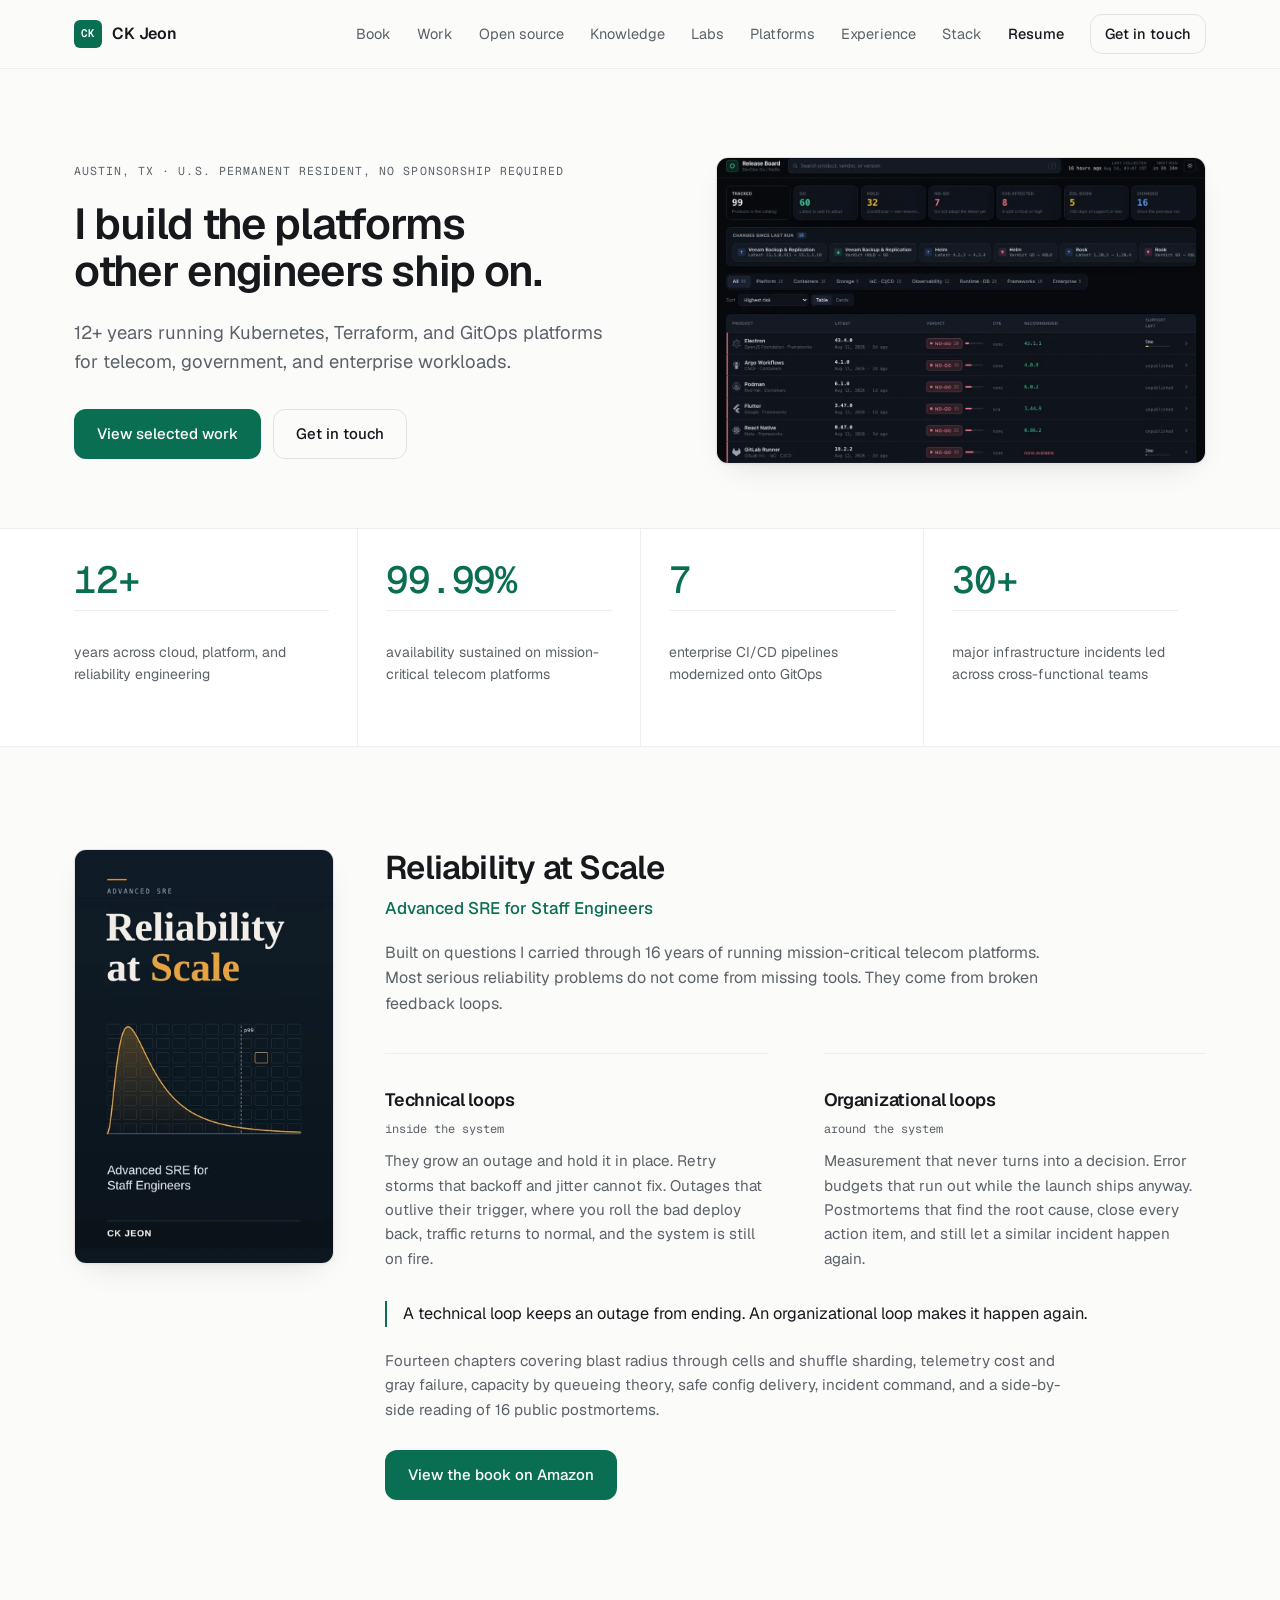
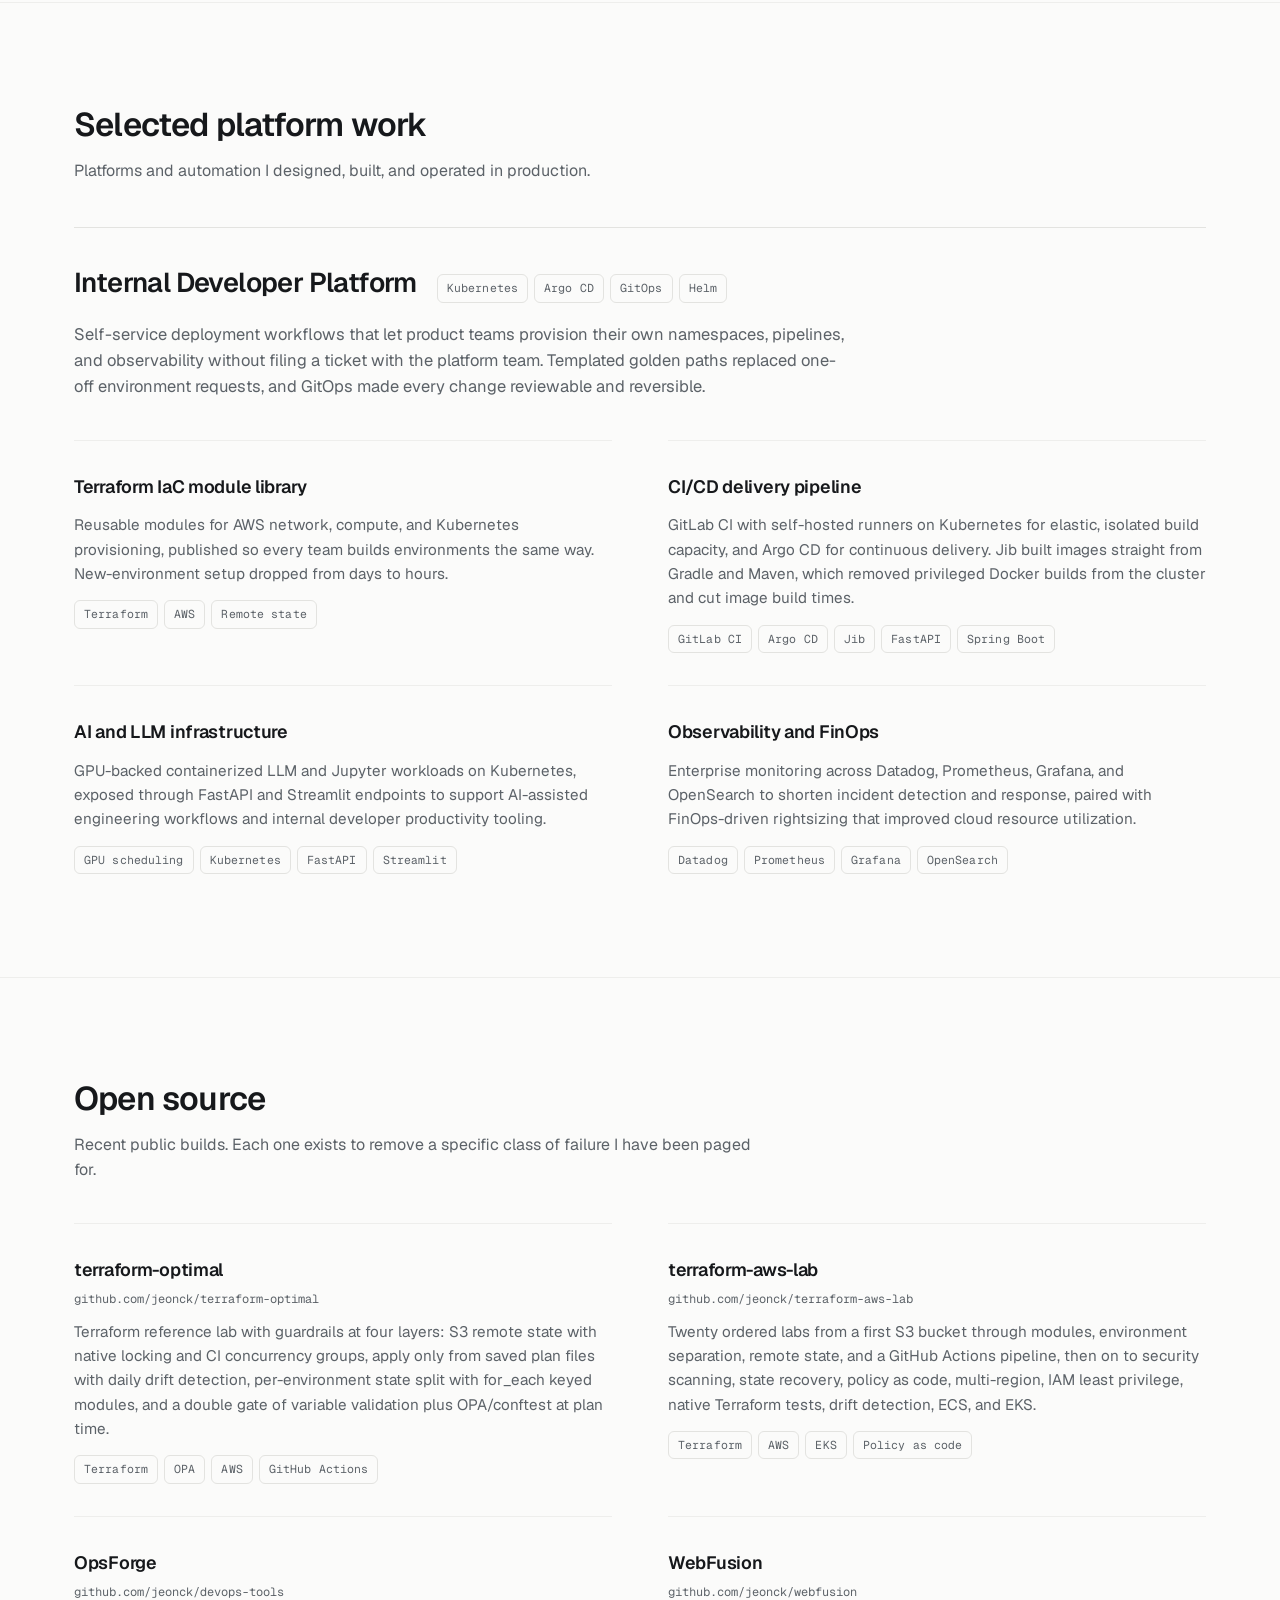
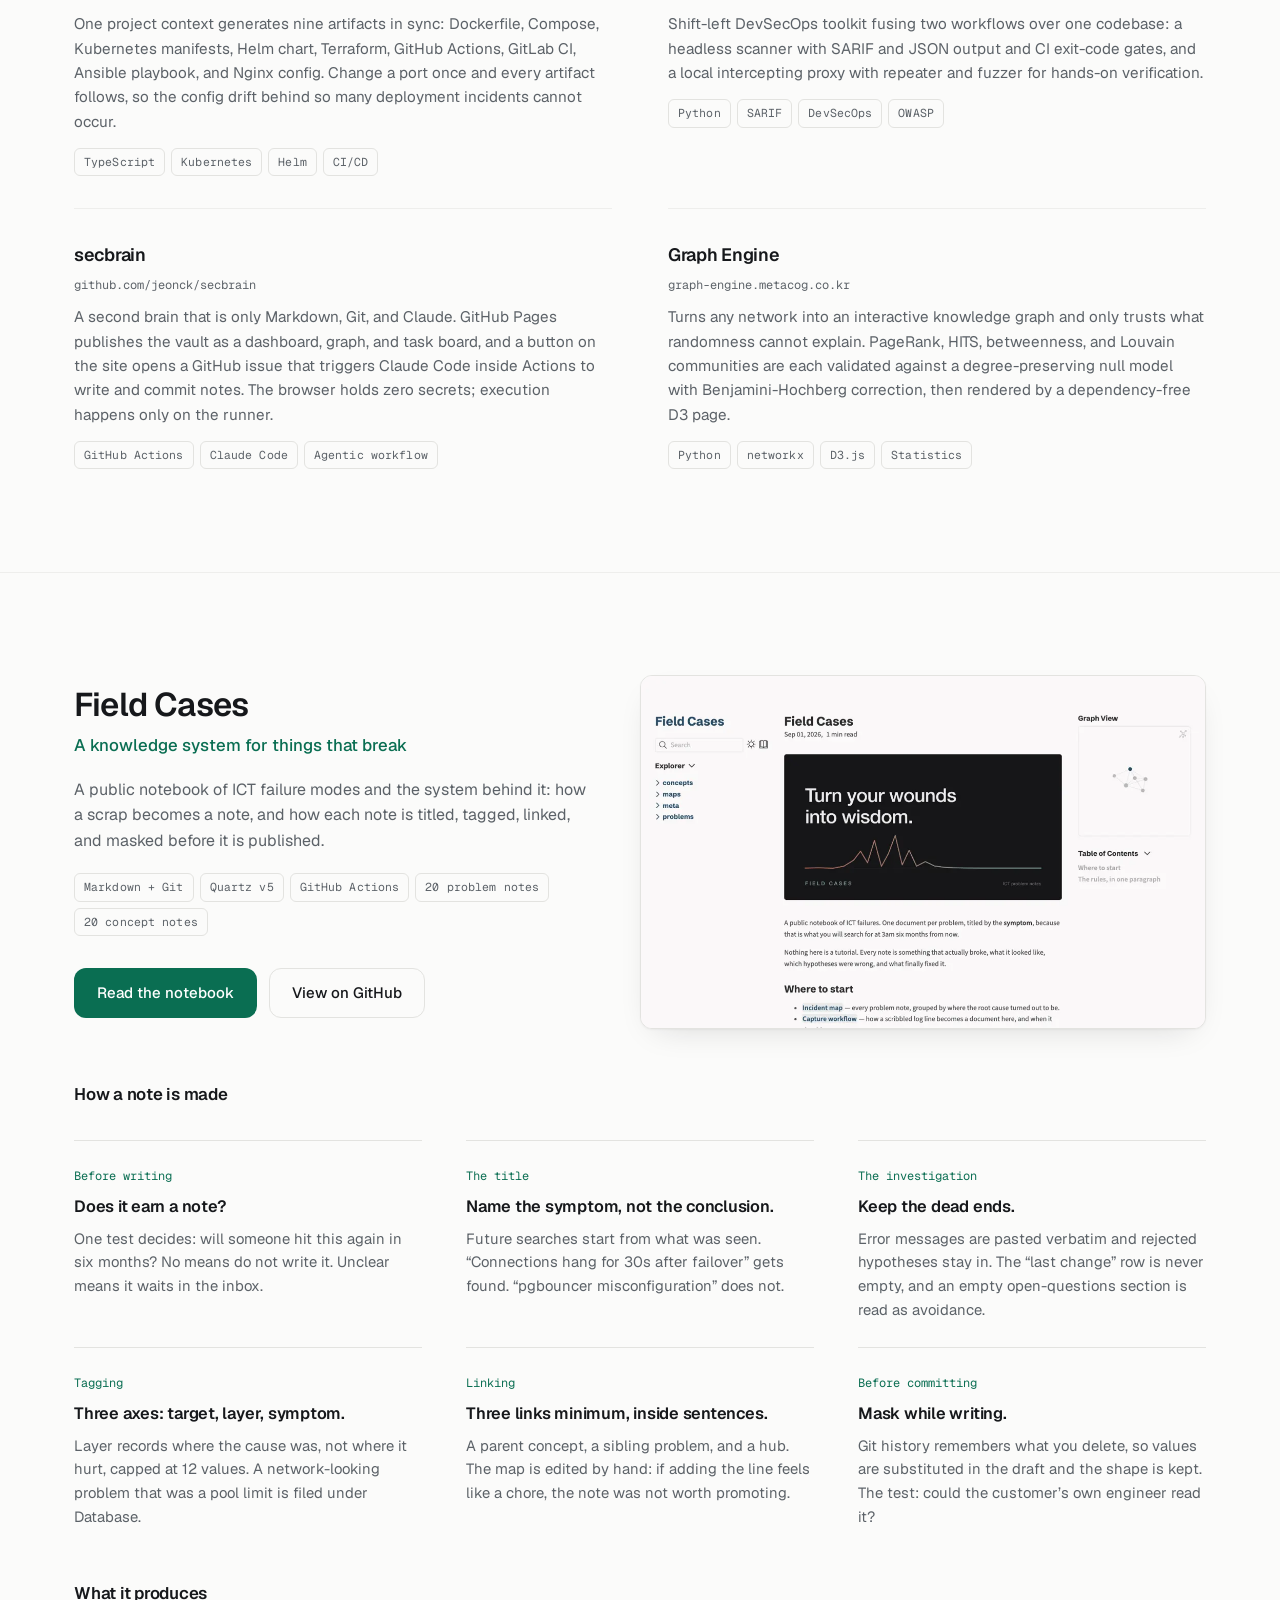
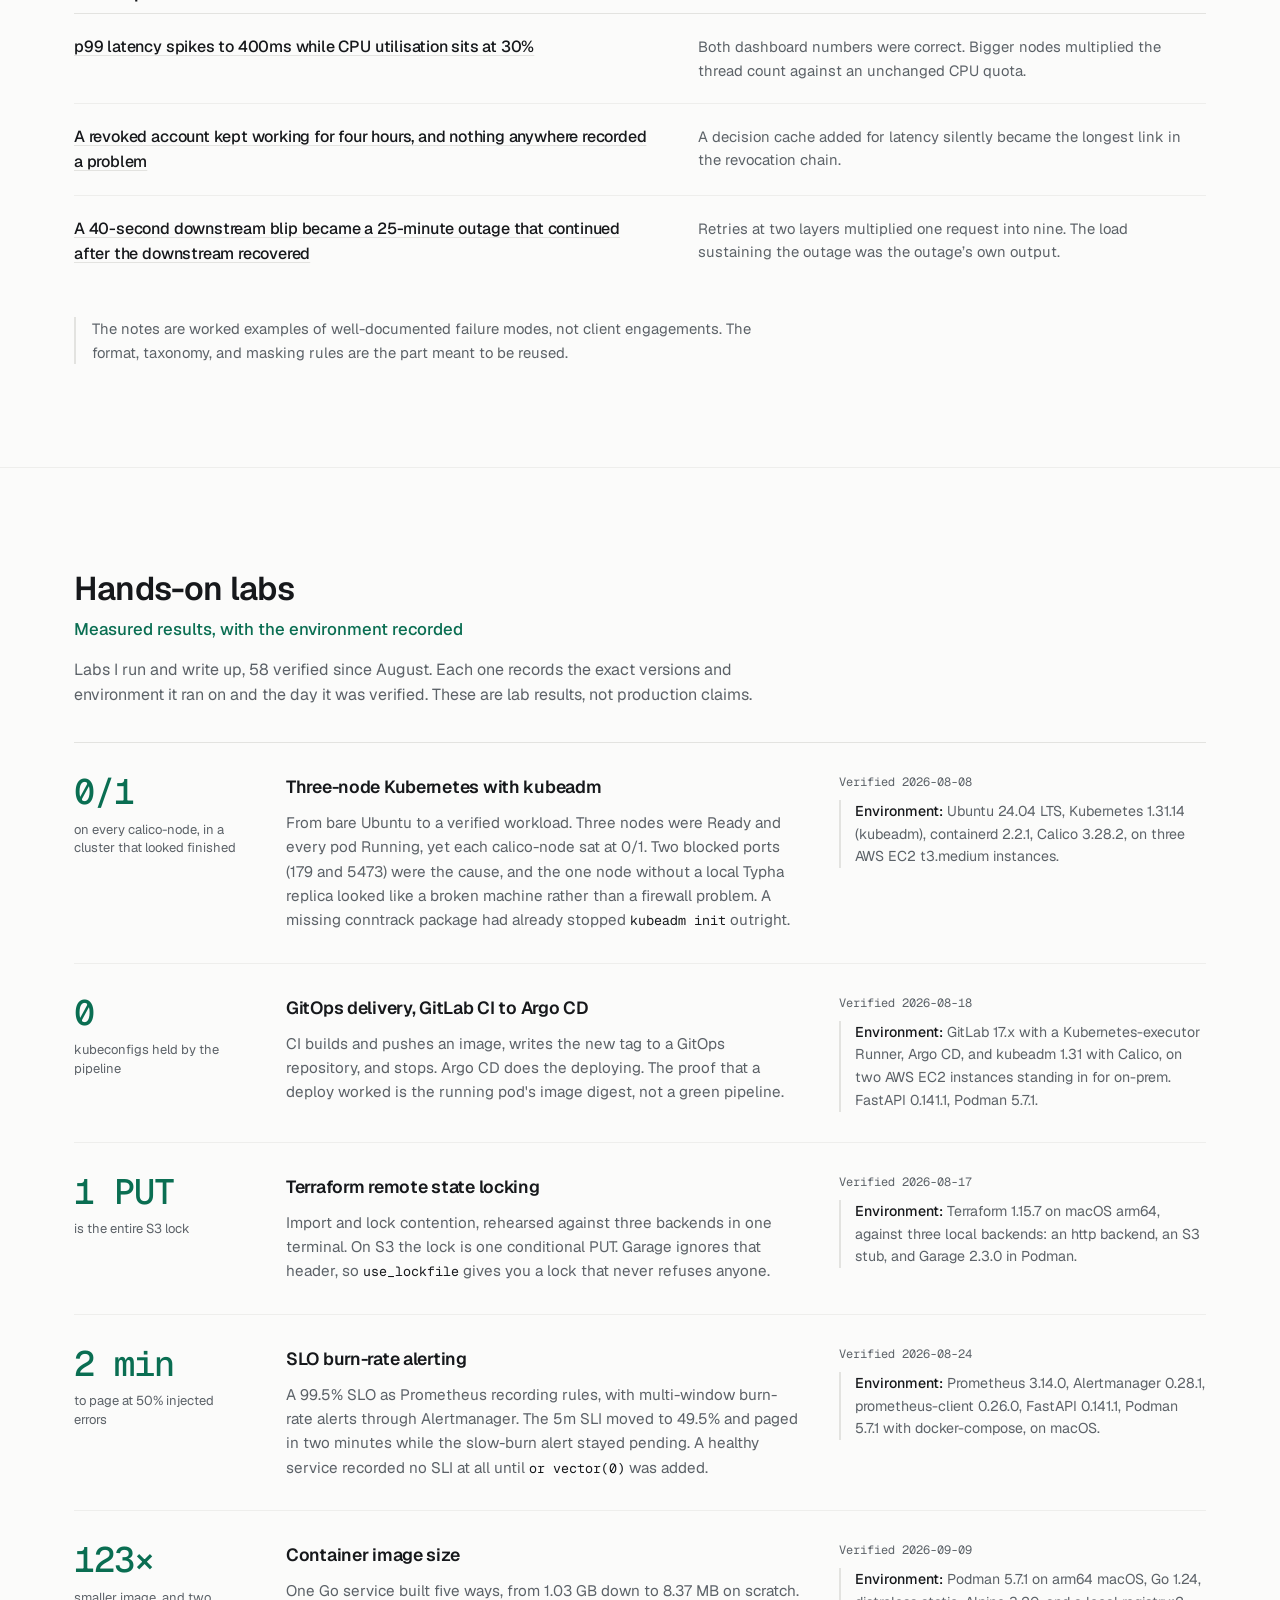
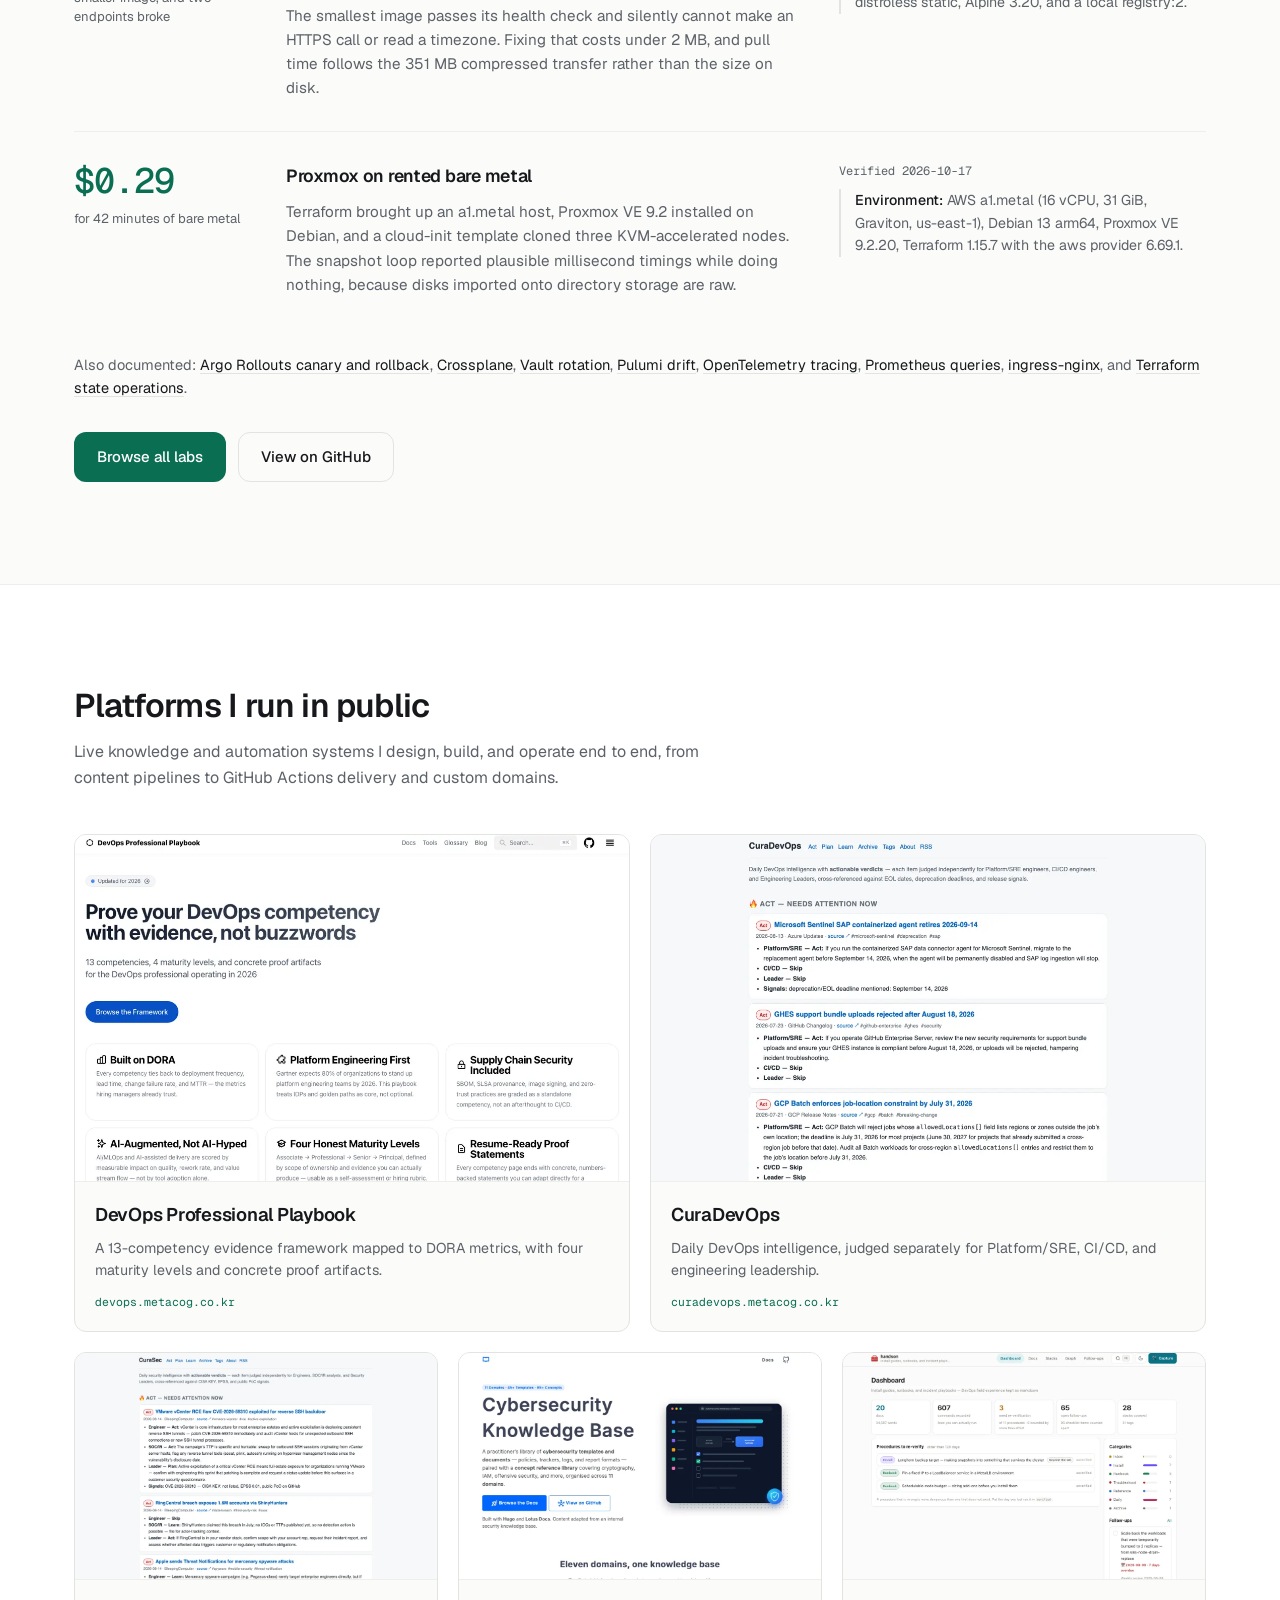
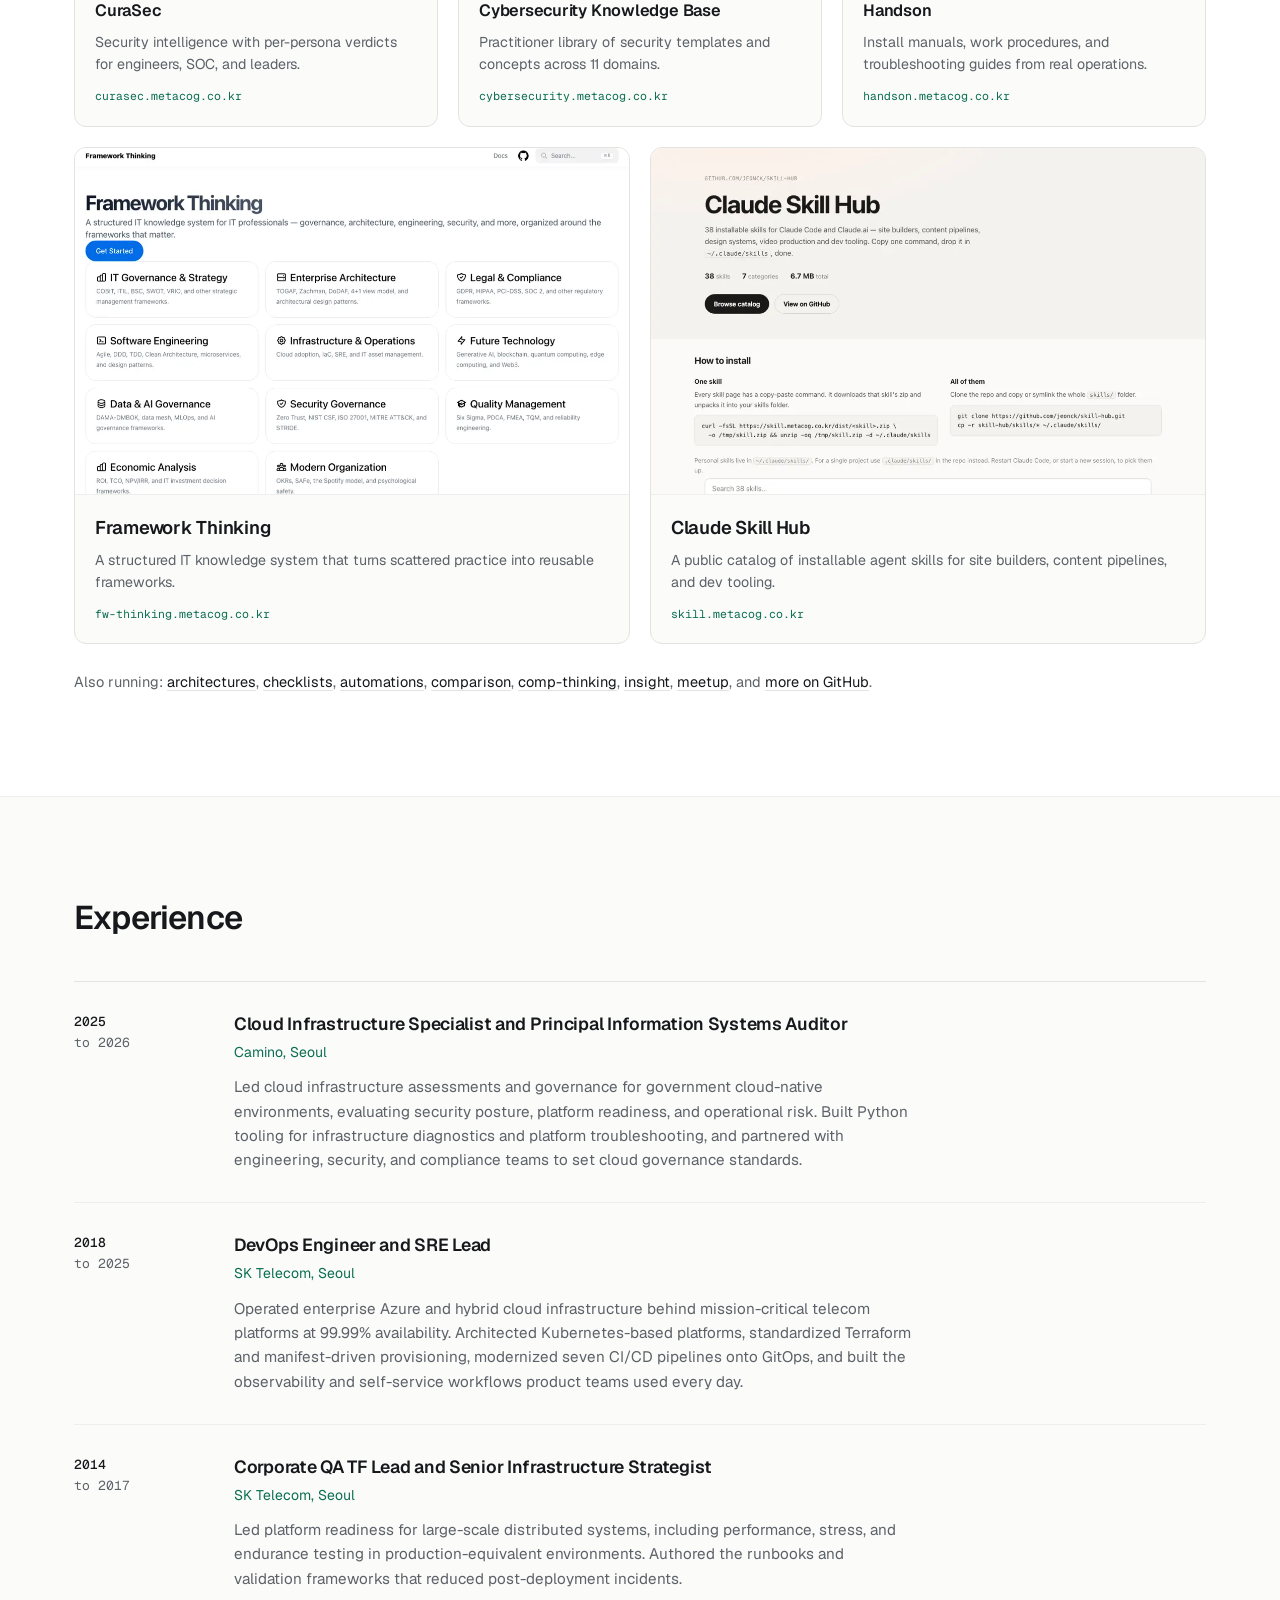
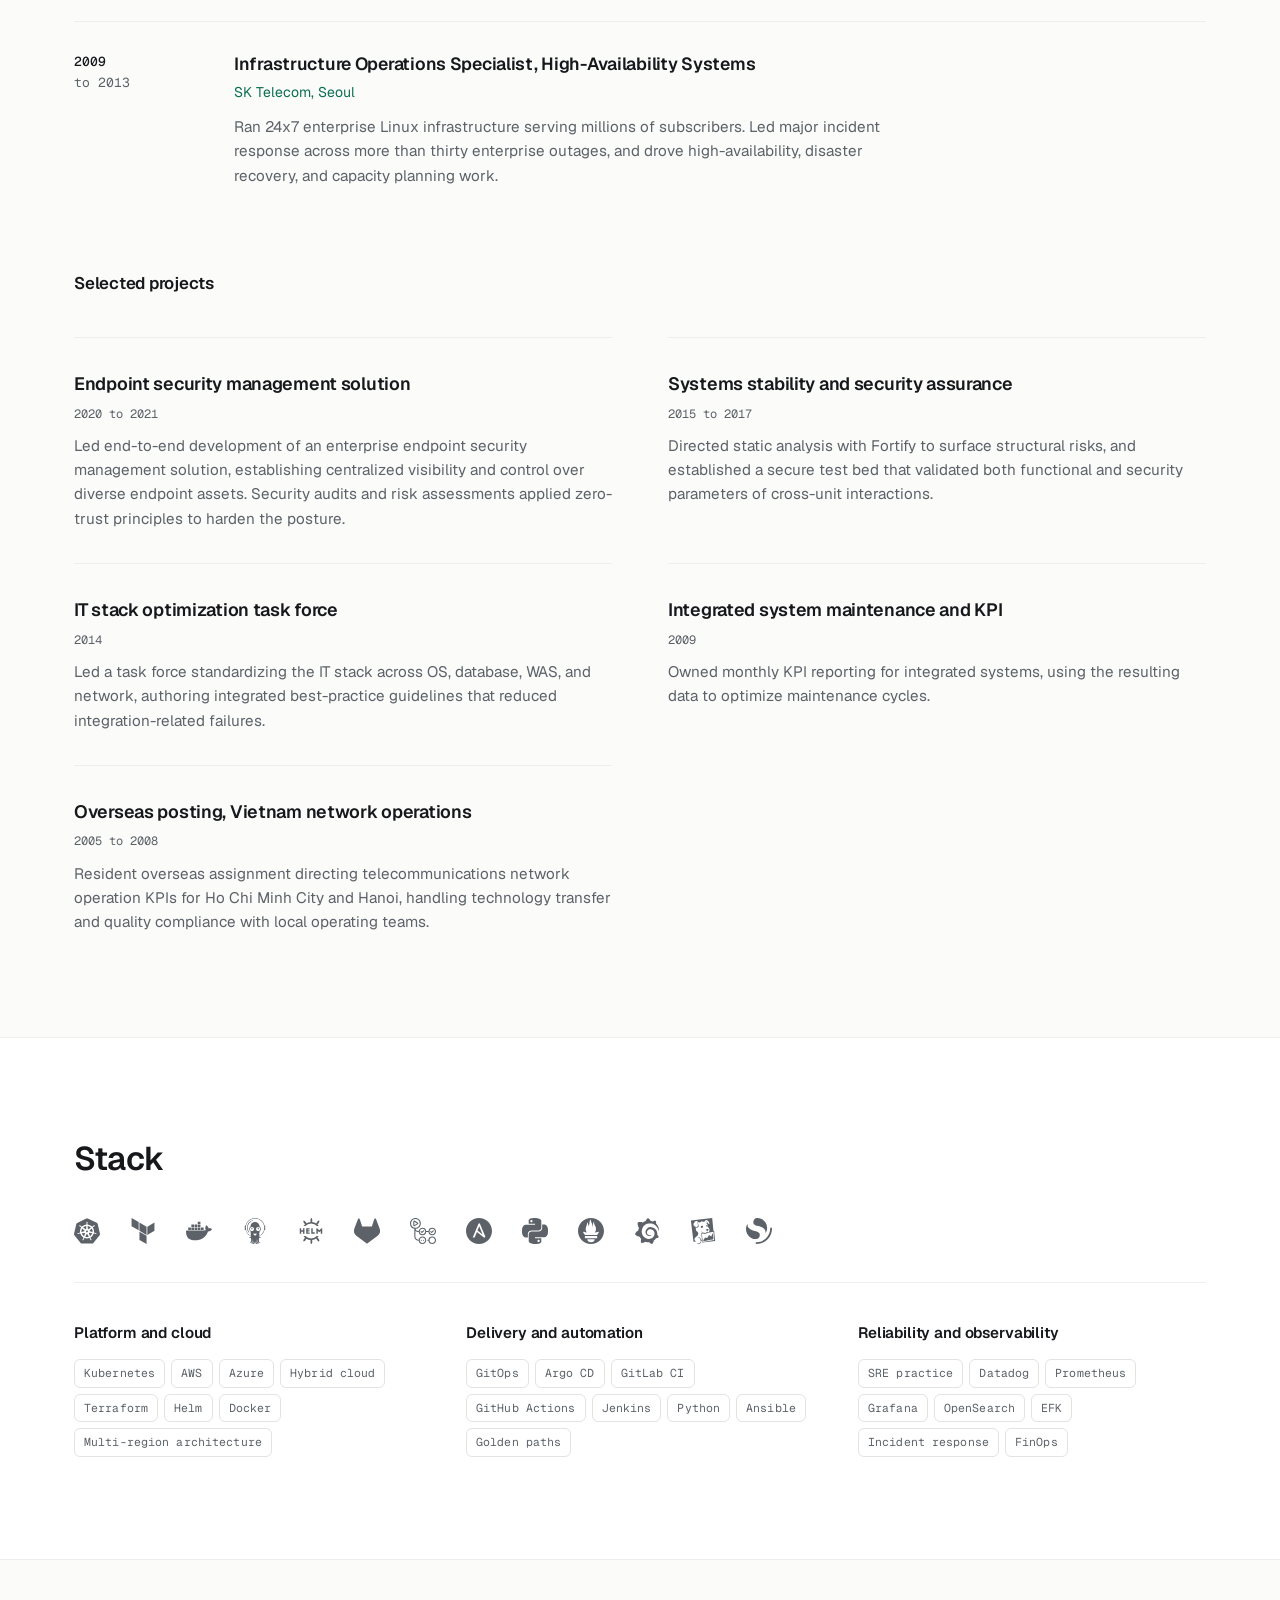
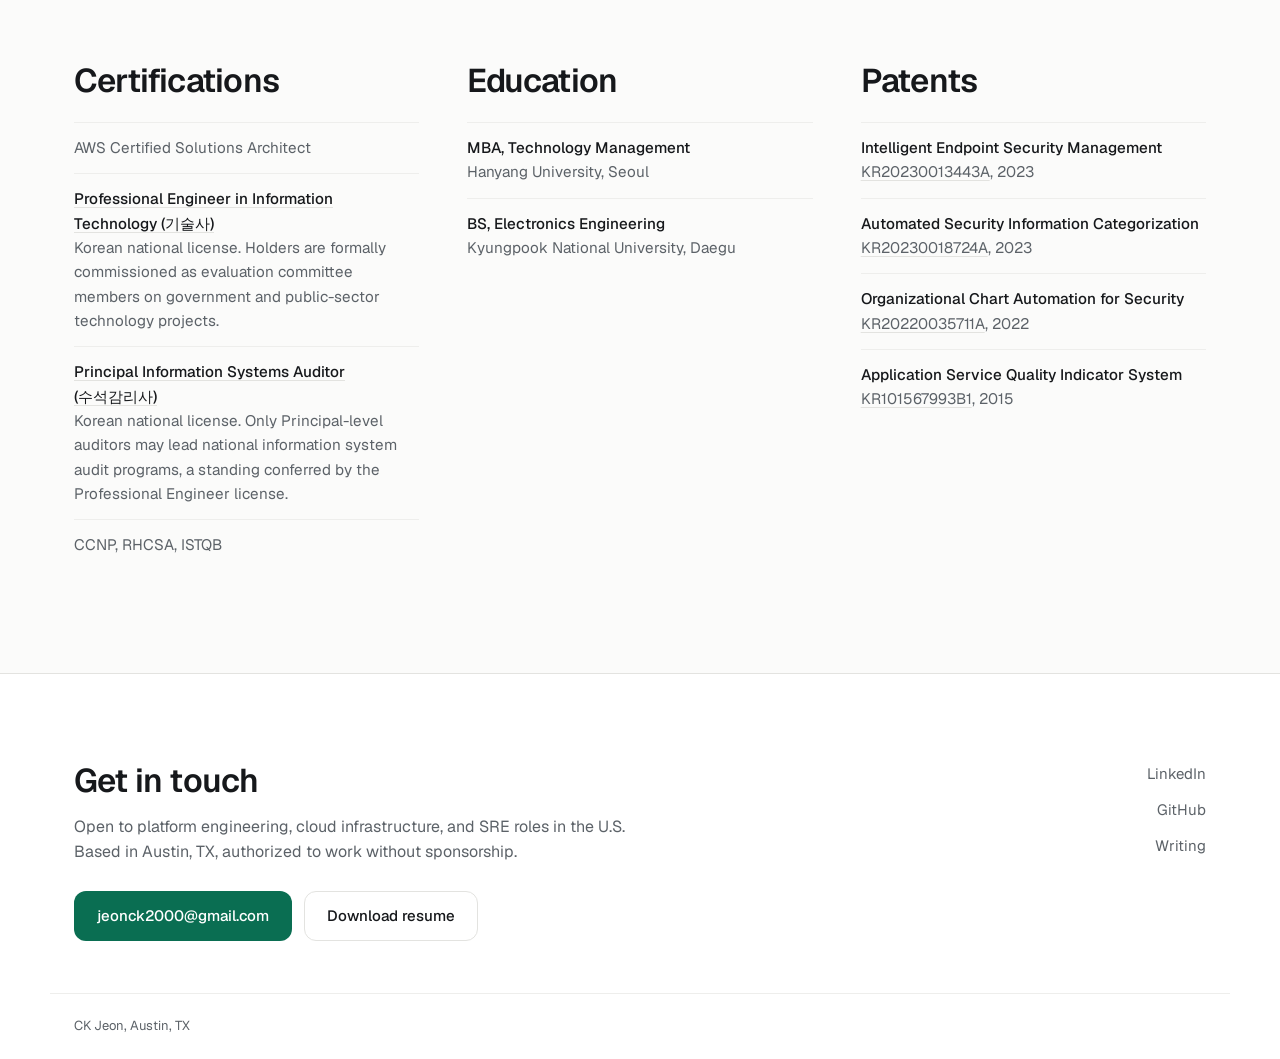
==== commit 82d74686: "Show the environment instead of what was not proven The third column of each lab now lists the versi" ====
--- a/index.html
+++ b/index.html
@@ -325,8 +325,8 @@
 <section class="section" id="labs">
   <div class="wrap">
     <h2 class="h2">Hands-on labs</h2>
-    <p class="book-sub">Measured results, with the limits written down</p>
-    <p class="section-lede">Labs I run and write up, 58 verified since August. Each records the versions it ran on and the day it was verified, and where a lab could not prove something, the document says so. These are lab results, not production claims.</p>
+    <p class="book-sub">Measured results, with the environment recorded</p>
+    <p class="section-lede">Labs I run and write up, 58 verified since August. Each one records the exact versions and environment it ran on and the day it was verified. These are lab results, not production claims.</p>
 
     <ol class="labs">
         <li class="lab reveal">
@@ -337,7 +337,7 @@
           </div>
           <div class="lab-limit">
             <span class="lab-k">Verified 2026-08-08</span>
-            <p><b>Not proven:</b> ran on three EC2 t3.medium instances, not bare metal. Real NIC and driver behaviour, swap, product_uuid collisions, and ufw rules.</p>
+            <p><b>Environment:</b> Ubuntu 24.04 LTS, Kubernetes 1.31.14 (kubeadm), containerd 2.2.1, Calico 3.28.2, on three AWS EC2 t3.medium instances.</p>
           </div>
         </li>
         <li class="lab reveal">
@@ -348,7 +348,7 @@
           </div>
           <div class="lab-limit">
             <span class="lab-k">Verified 2026-08-18</span>
-            <p><b>Not proven:</b> two EC2 instances stood in for on-prem, single-node rather than three, with a plain HTTP registry. cert-manager registry TLS and real multi-node scheduling.</p>
+            <p><b>Environment:</b> GitLab 17.x with a Kubernetes-executor Runner, Argo CD, and kubeadm 1.31 with Calico, on two AWS EC2 instances standing in for on-prem. FastAPI 0.141.1, Podman 5.7.1.</p>
           </div>
         </li>
         <li class="lab reveal">
@@ -359,7 +359,7 @@
           </div>
           <div class="lab-limit">
             <span class="lab-k">Verified 2026-08-17</span>
-            <p><b>Not proven:</b> AWS itself (IAM, versioning, real S3 semantics) and the DynamoDB lock table most setups still use.</p>
+            <p><b>Environment:</b> Terraform 1.15.7 on macOS arm64, against three local backends: an http backend, an S3 stub, and Garage 2.3.0 in Podman.</p>
           </div>
         </li>
         <li class="lab reveal">
@@ -370,7 +370,7 @@
           </div>
           <div class="lab-limit">
             <span class="lab-k">Verified 2026-08-24</span>
-            <p><b>Not proven:</b> a real 28-day budget, since every long window returned identical values on under 30 minutes of history. Alert routing, silences, and on-call escalation.</p>
+            <p><b>Environment:</b> Prometheus 3.14.0, Alertmanager 0.28.1, prometheus-client 0.26.0, FastAPI 0.141.1, Podman 5.7.1 with docker-compose, on macOS.</p>
           </div>
         </li>
         <li class="lab reveal">
@@ -381,7 +381,7 @@
           </div>
           <div class="lab-limit">
             <span class="lab-k">Verified 2026-09-09</span>
-            <p><b>Not proven:</b> one service on one arm64 machine. Pull time is measured as compressed bytes, not seconds, and no cluster or image scanner was involved.</p>
+            <p><b>Environment:</b> Podman 5.7.1 on arm64 macOS, Go 1.24, distroless static, Alpine 3.20, and a local registry:2.</p>
           </div>
         </li>
         <li class="lab reveal">
@@ -392,7 +392,7 @@
           </div>
           <div class="lab-limit">
             <span class="lab-k">Verified 2026-10-17</span>
-            <p><b>Not proven:</b> clustering, HA fencing, live migration, ZFS, and Ceph, which need more nodes. The network was a NAT bridge, so VLAN and L2 behaviour is untested.</p>
+            <p><b>Environment:</b> AWS a1.metal (16 vCPU, 31 GiB, Graviton, us-east-1), Debian 13 arm64, Proxmox VE 9.2.20, Terraform 1.15.7 with the aws provider 6.69.1.</p>
           </div>
         </li>
     </ol>
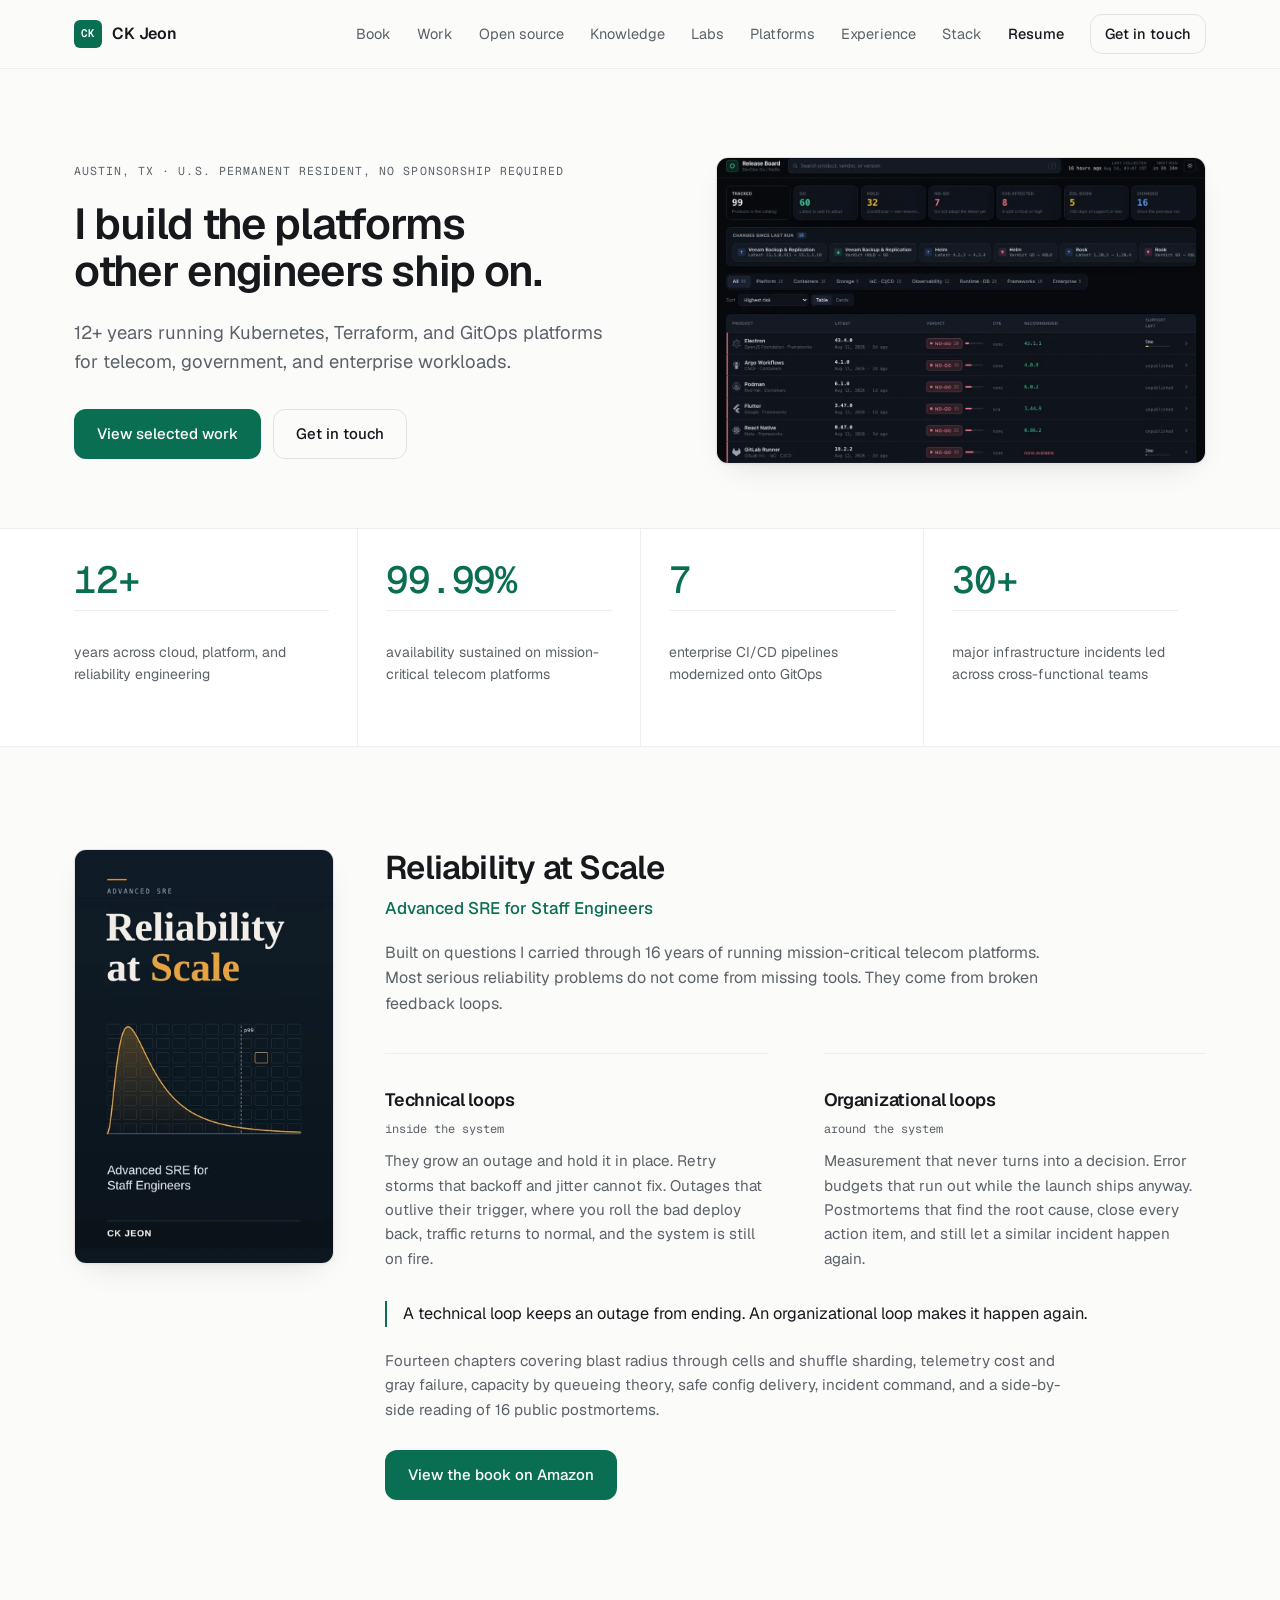
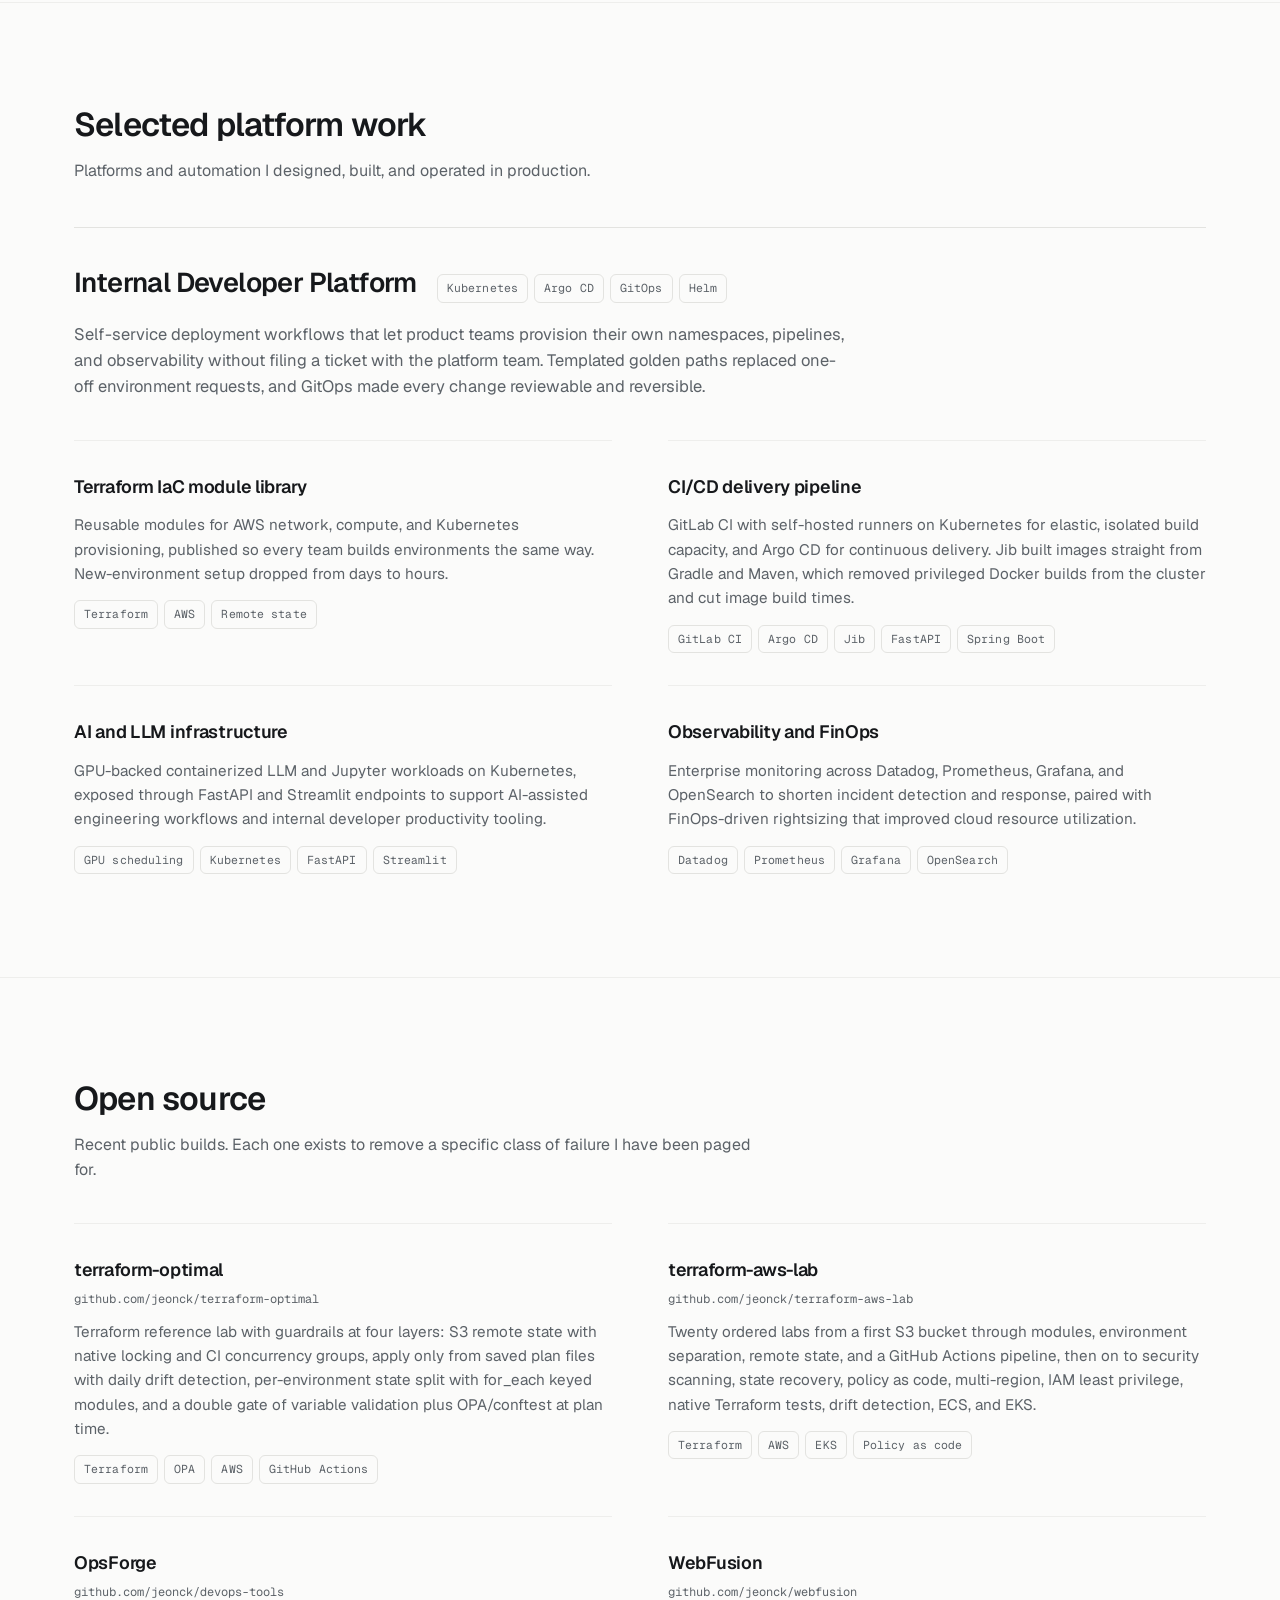
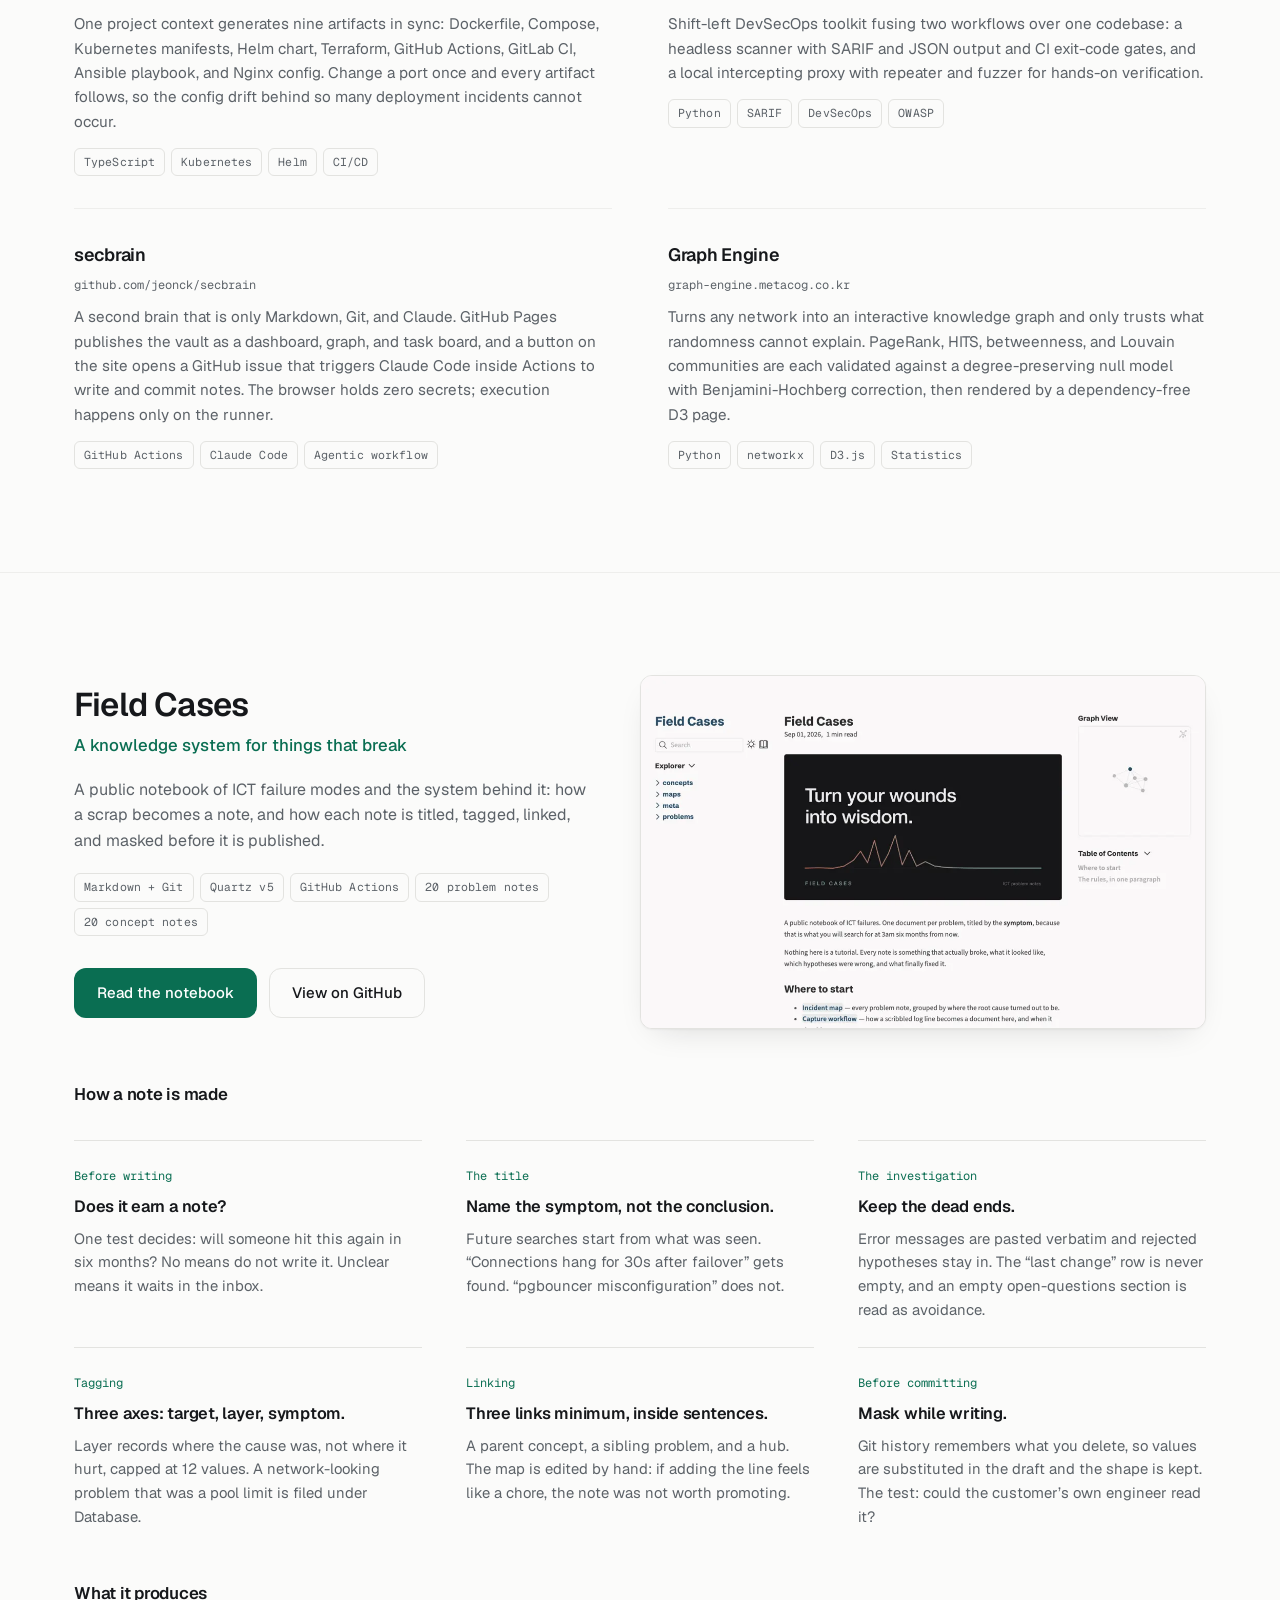
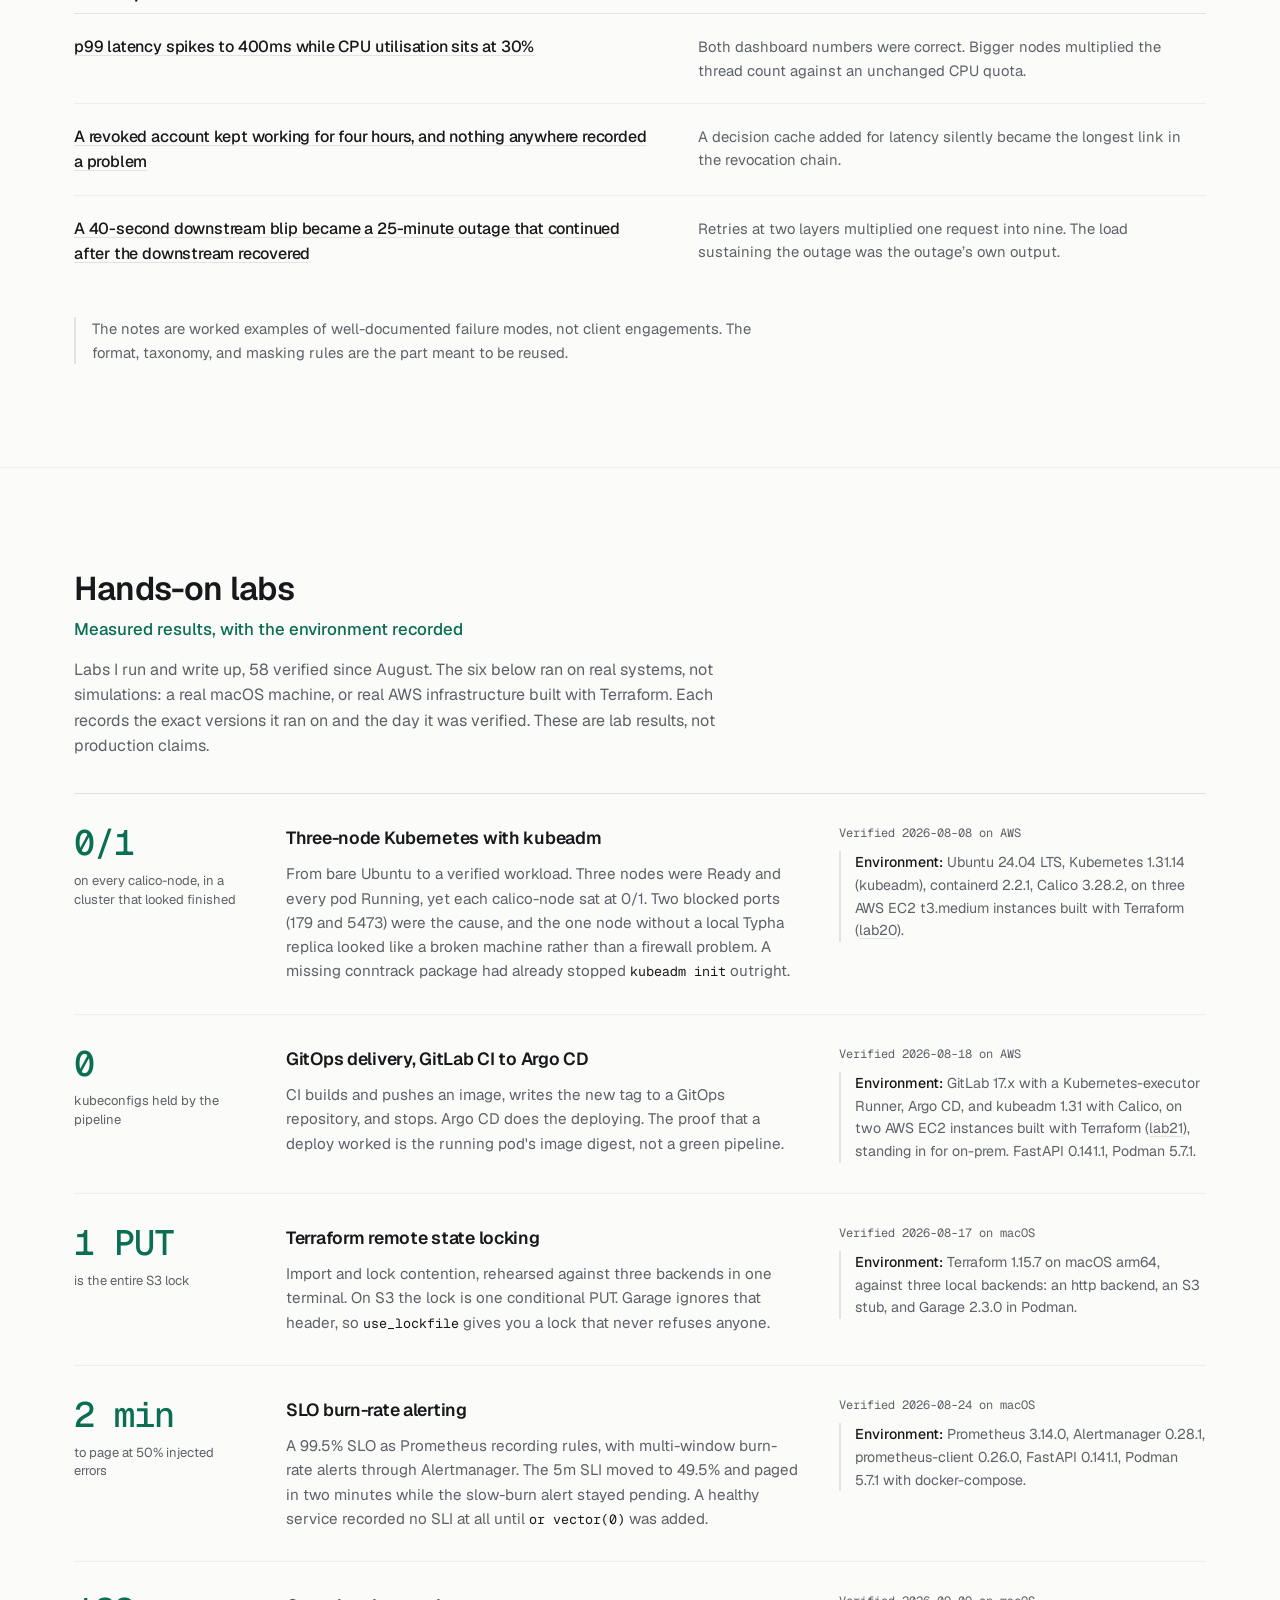
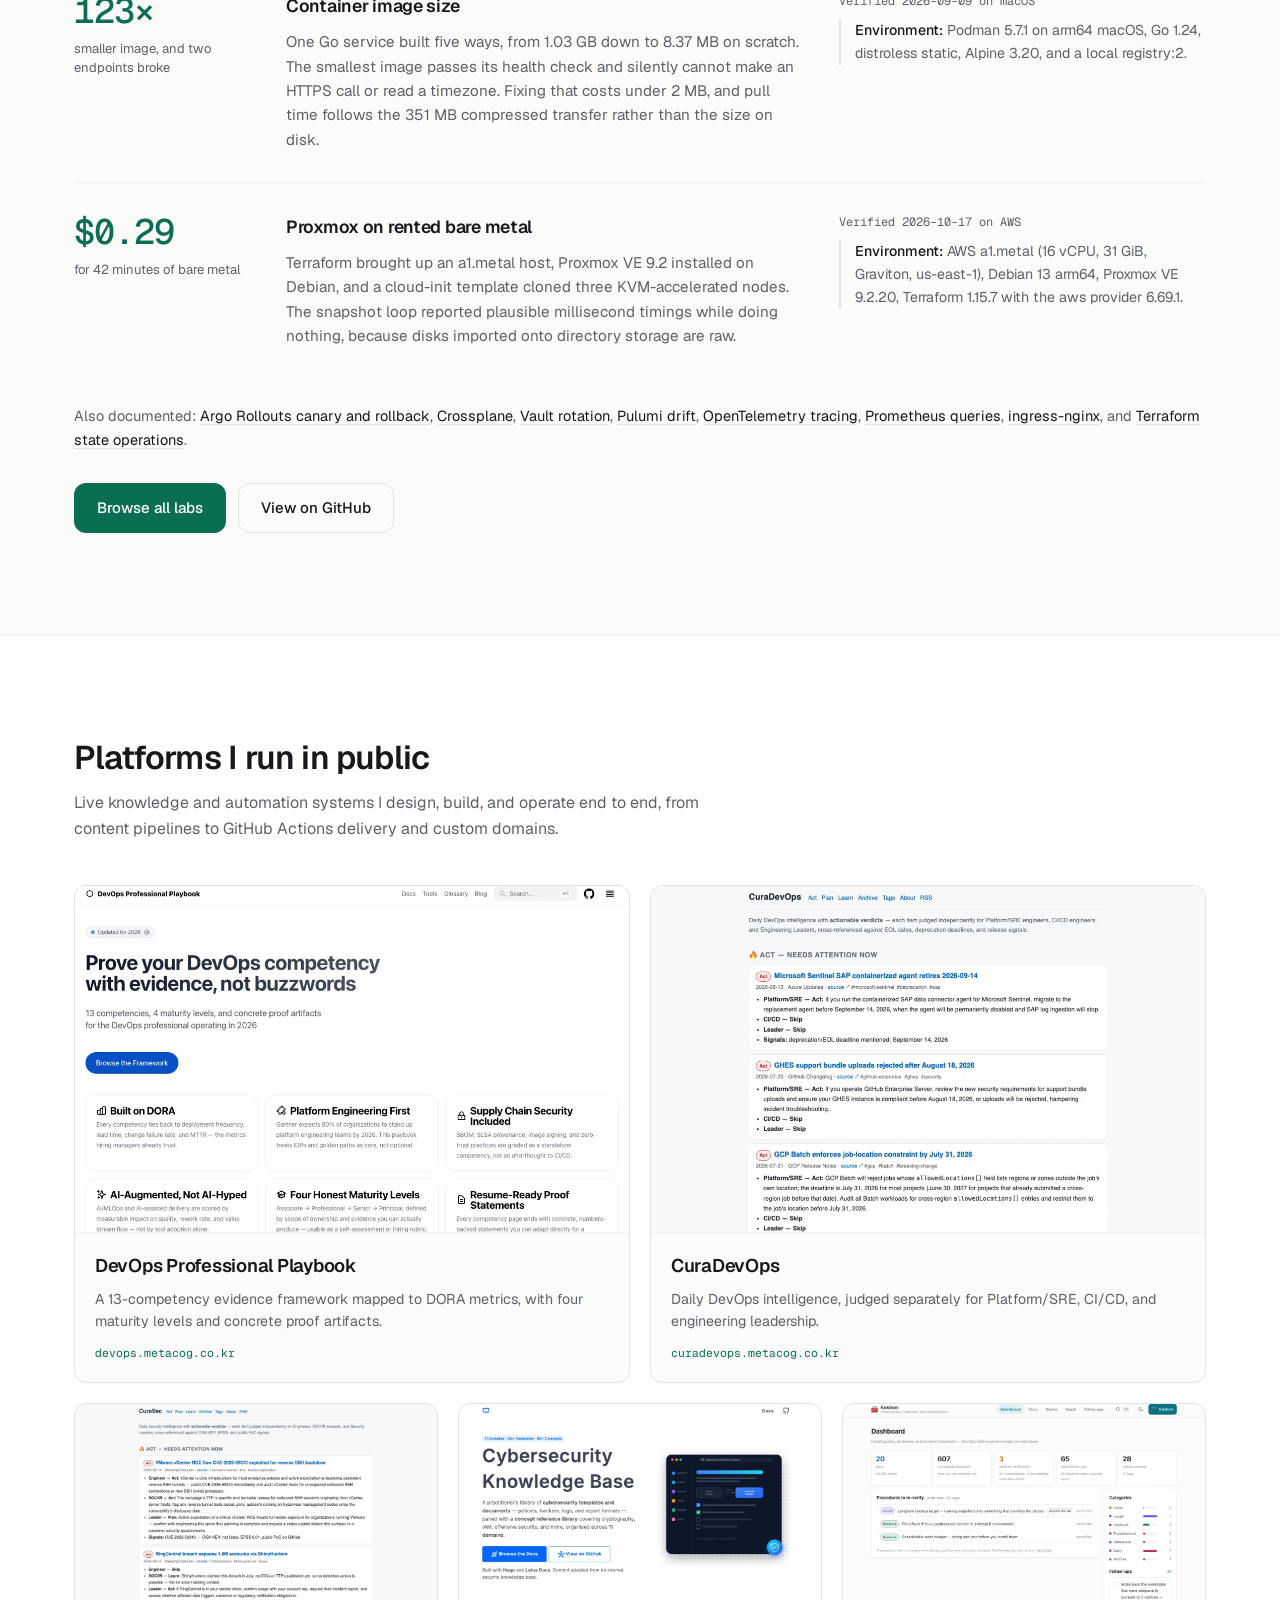
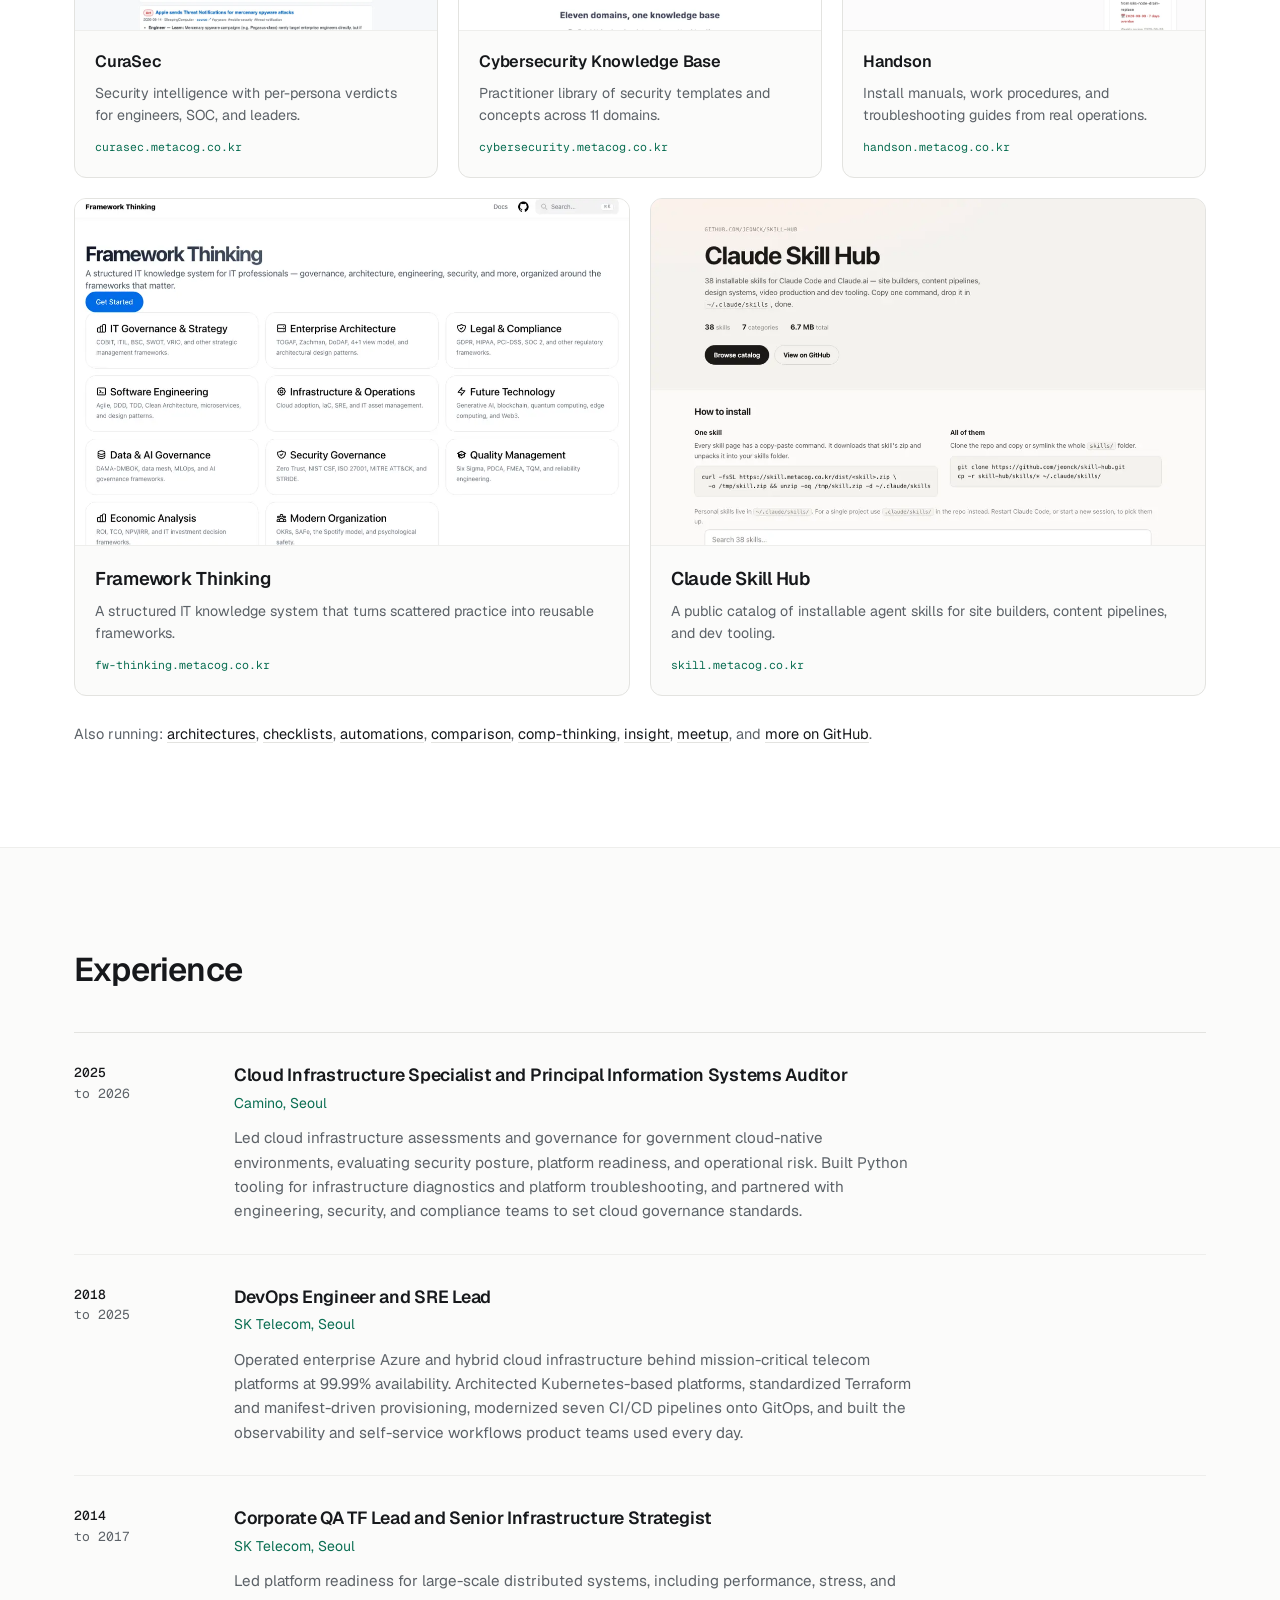
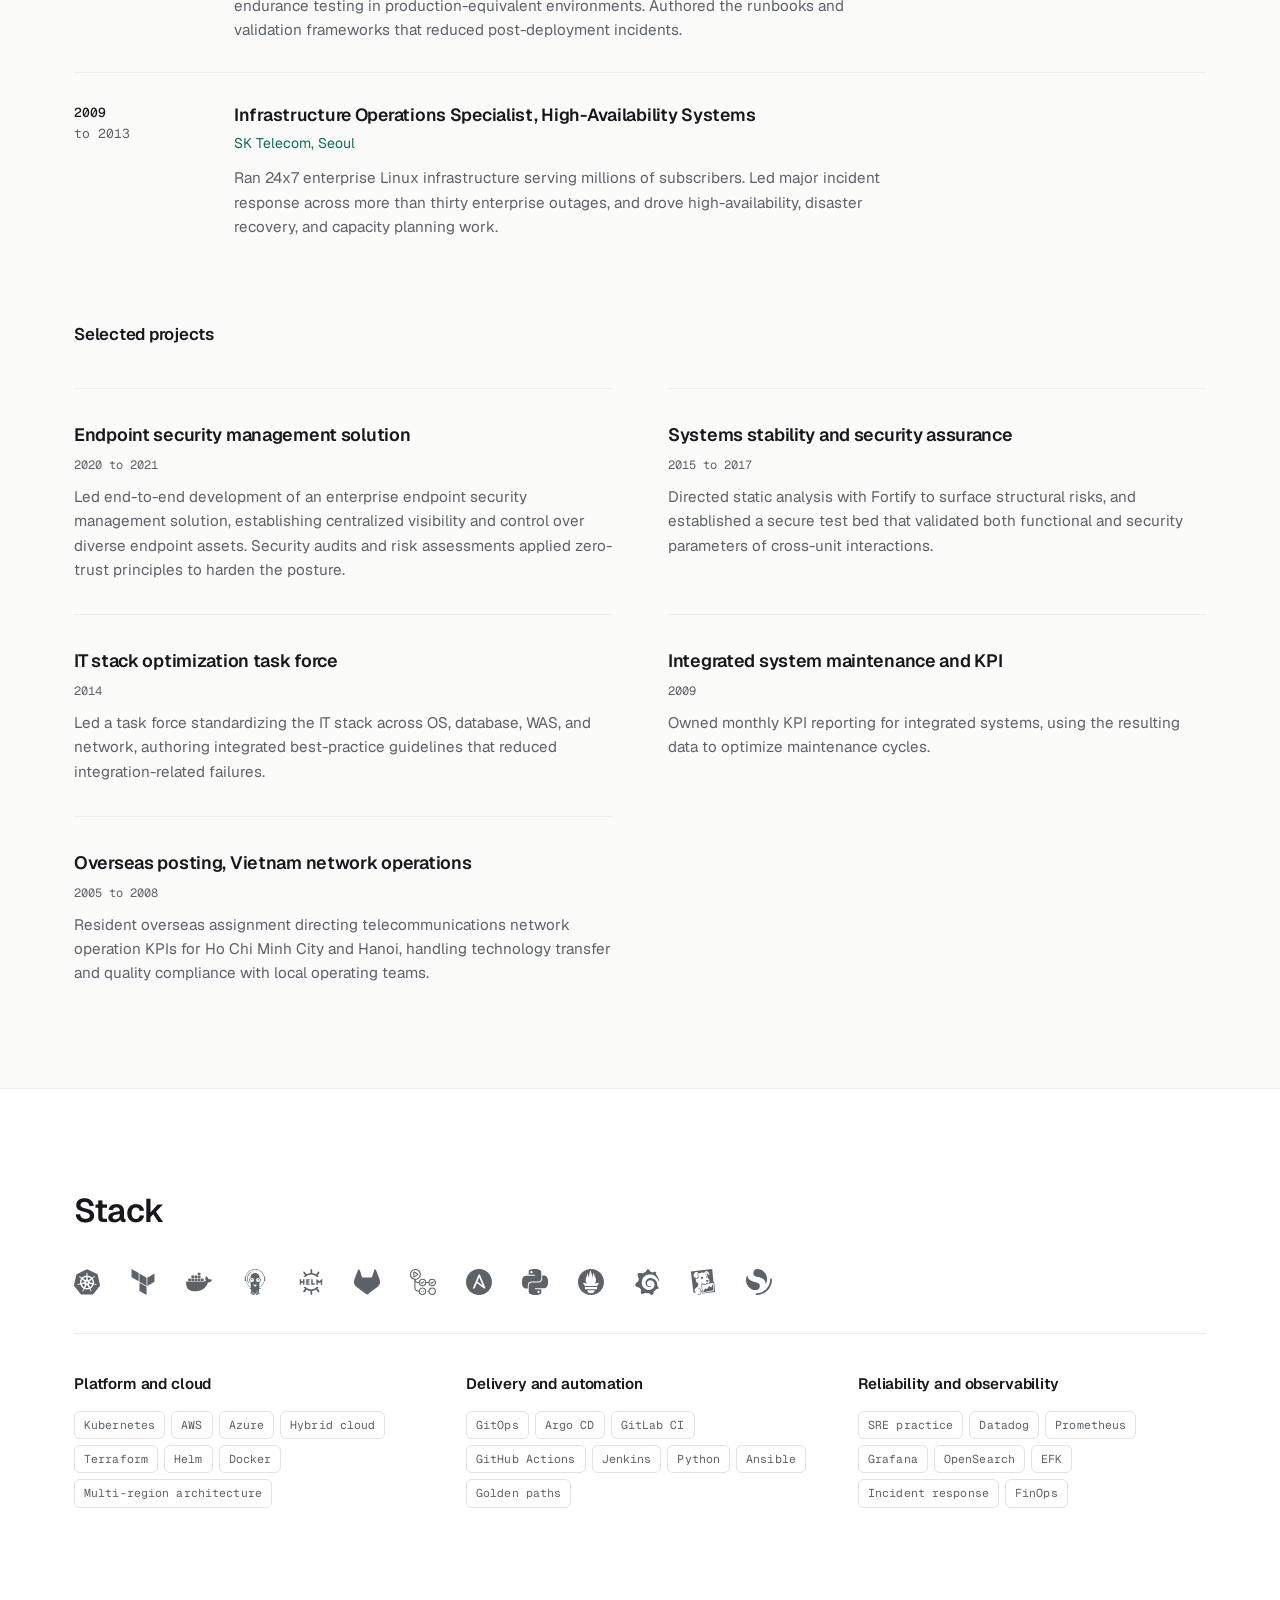
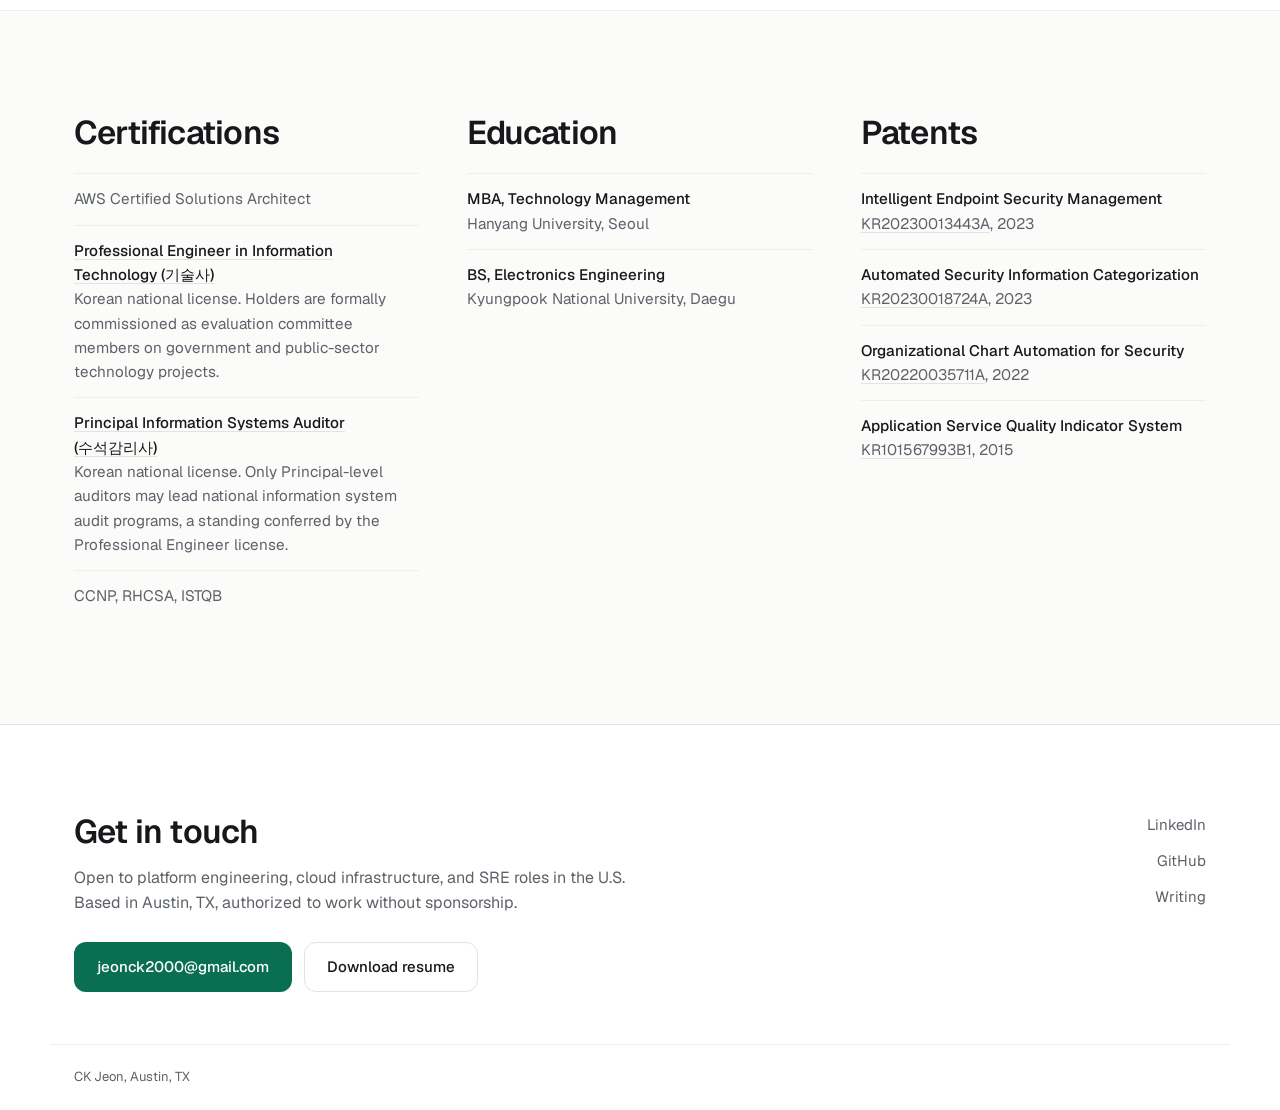
==== commit 0eaf7813: "State that the six labs ran on real macOS and AWS environments The claim is scoped to the six shown:" ====
--- a/index.html
+++ b/index.html
@@ -326,7 +326,7 @@
   <div class="wrap">
     <h2 class="h2">Hands-on labs</h2>
     <p class="book-sub">Measured results, with the environment recorded</p>
-    <p class="section-lede">Labs I run and write up, 58 verified since August. Each one records the exact versions and environment it ran on and the day it was verified. These are lab results, not production claims.</p>
+    <p class="section-lede">Labs I run and write up, 58 verified since August. The six below ran on real systems, not simulations: a real macOS machine, or real AWS infrastructure built with Terraform. Each records the exact versions it ran on and the day it was verified. These are lab results, not production claims.</p>
 
     <ol class="labs">
         <li class="lab reveal">
@@ -336,8 +336,8 @@
             <p>From bare Ubuntu to a verified workload. Three nodes were Ready and every pod Running, yet each calico-node sat at 0/1. Two blocked ports (179 and 5473) were the cause, and the one node without a local Typha replica looked like a broken machine rather than a firewall problem. A missing conntrack package had already stopped <code>kubeadm init</code> outright.</p>
           </div>
           <div class="lab-limit">
-            <span class="lab-k">Verified 2026-08-08</span>
-            <p><b>Environment:</b> Ubuntu 24.04 LTS, Kubernetes 1.31.14 (kubeadm), containerd 2.2.1, Calico 3.28.2, on three AWS EC2 t3.medium instances.</p>
+            <span class="lab-k">Verified 2026-08-08 on AWS</span>
+            <p><b>Environment:</b> Ubuntu 24.04 LTS, Kubernetes 1.31.14 (kubeadm), containerd 2.2.1, Calico 3.28.2, on three AWS EC2 t3.medium instances built with Terraform (<a href="https://github.com/jeonck/terraform-aws-lab/tree/main/lab20-onprem-k8s-verify" target="_blank" rel="noopener">lab20</a>).</p>
           </div>
         </li>
         <li class="lab reveal">
@@ -347,8 +347,8 @@
             <p>CI builds and pushes an image, writes the new tag to a GitOps repository, and stops. Argo CD does the deploying. The proof that a deploy worked is the running pod's image digest, not a green pipeline.</p>
           </div>
           <div class="lab-limit">
-            <span class="lab-k">Verified 2026-08-18</span>
-            <p><b>Environment:</b> GitLab 17.x with a Kubernetes-executor Runner, Argo CD, and kubeadm 1.31 with Calico, on two AWS EC2 instances standing in for on-prem. FastAPI 0.141.1, Podman 5.7.1.</p>
+            <span class="lab-k">Verified 2026-08-18 on AWS</span>
+            <p><b>Environment:</b> GitLab 17.x with a Kubernetes-executor Runner, Argo CD, and kubeadm 1.31 with Calico, on two AWS EC2 instances built with Terraform (<a href="https://github.com/jeonck/terraform-aws-lab/tree/main/lab21-gitlab-argocd-verify" target="_blank" rel="noopener">lab21</a>), standing in for on-prem. FastAPI 0.141.1, Podman 5.7.1.</p>
           </div>
         </li>
         <li class="lab reveal">
@@ -358,7 +358,7 @@
             <p>Import and lock contention, rehearsed against three backends in one terminal. On S3 the lock is one conditional PUT. Garage ignores that header, so <code>use_lockfile</code> gives you a lock that never refuses anyone.</p>
           </div>
           <div class="lab-limit">
-            <span class="lab-k">Verified 2026-08-17</span>
+            <span class="lab-k">Verified 2026-08-17 on macOS</span>
             <p><b>Environment:</b> Terraform 1.15.7 on macOS arm64, against three local backends: an http backend, an S3 stub, and Garage 2.3.0 in Podman.</p>
           </div>
         </li>
@@ -369,8 +369,8 @@
             <p>A 99.5% SLO as Prometheus recording rules, with multi-window burn-rate alerts through Alertmanager. The 5m SLI moved to 49.5% and paged in two minutes while the slow-burn alert stayed pending. A healthy service recorded no SLI at all until <code>or vector(0)</code> was added.</p>
           </div>
           <div class="lab-limit">
-            <span class="lab-k">Verified 2026-08-24</span>
-            <p><b>Environment:</b> Prometheus 3.14.0, Alertmanager 0.28.1, prometheus-client 0.26.0, FastAPI 0.141.1, Podman 5.7.1 with docker-compose, on macOS.</p>
+            <span class="lab-k">Verified 2026-08-24 on macOS</span>
+            <p><b>Environment:</b> Prometheus 3.14.0, Alertmanager 0.28.1, prometheus-client 0.26.0, FastAPI 0.141.1, Podman 5.7.1 with docker-compose.</p>
           </div>
         </li>
         <li class="lab reveal">
@@ -380,7 +380,7 @@
             <p>One Go service built five ways, from 1.03 GB down to 8.37 MB on scratch. The smallest image passes its health check and silently cannot make an HTTPS call or read a timezone. Fixing that costs under 2 MB, and pull time follows the 351 MB compressed transfer rather than the size on disk.</p>
           </div>
           <div class="lab-limit">
-            <span class="lab-k">Verified 2026-09-09</span>
+            <span class="lab-k">Verified 2026-09-09 on macOS</span>
             <p><b>Environment:</b> Podman 5.7.1 on arm64 macOS, Go 1.24, distroless static, Alpine 3.20, and a local registry:2.</p>
           </div>
         </li>
@@ -391,7 +391,7 @@
             <p>Terraform brought up an a1.metal host, Proxmox VE 9.2 installed on Debian, and a cloud-init template cloned three KVM-accelerated nodes. The snapshot loop reported plausible millisecond timings while doing nothing, because disks imported onto directory storage are raw.</p>
           </div>
           <div class="lab-limit">
-            <span class="lab-k">Verified 2026-10-17</span>
+            <span class="lab-k">Verified 2026-10-17 on AWS</span>
             <p><b>Environment:</b> AWS a1.metal (16 vCPU, 31 GiB, Graviton, us-east-1), Debian 13 arm64, Proxmox VE 9.2.20, Terraform 1.15.7 with the aws provider 6.69.1.</p>
           </div>
         </li>
--- a/styles.css
+++ b/styles.css
@@ -267,6 +267,8 @@
 .lab-k{display:block; margin-bottom:8px; font-family:"Geist Mono",ui-monospace,monospace; font-size:12px; color:var(--muted)}
 .lab-limit p{margin:0; padding-left:14px; border-left:2px solid var(--line); color:var(--muted); font-size:14.2px}
 .lab-limit b{color:var(--text); font-weight:500}
+.lab-limit a{text-underline-offset:3px; text-decoration-color:var(--line)}
+.lab-limit a:hover{text-decoration-color:var(--accent)}
 
 /* ---------- selected work ---------- */
 .feature{
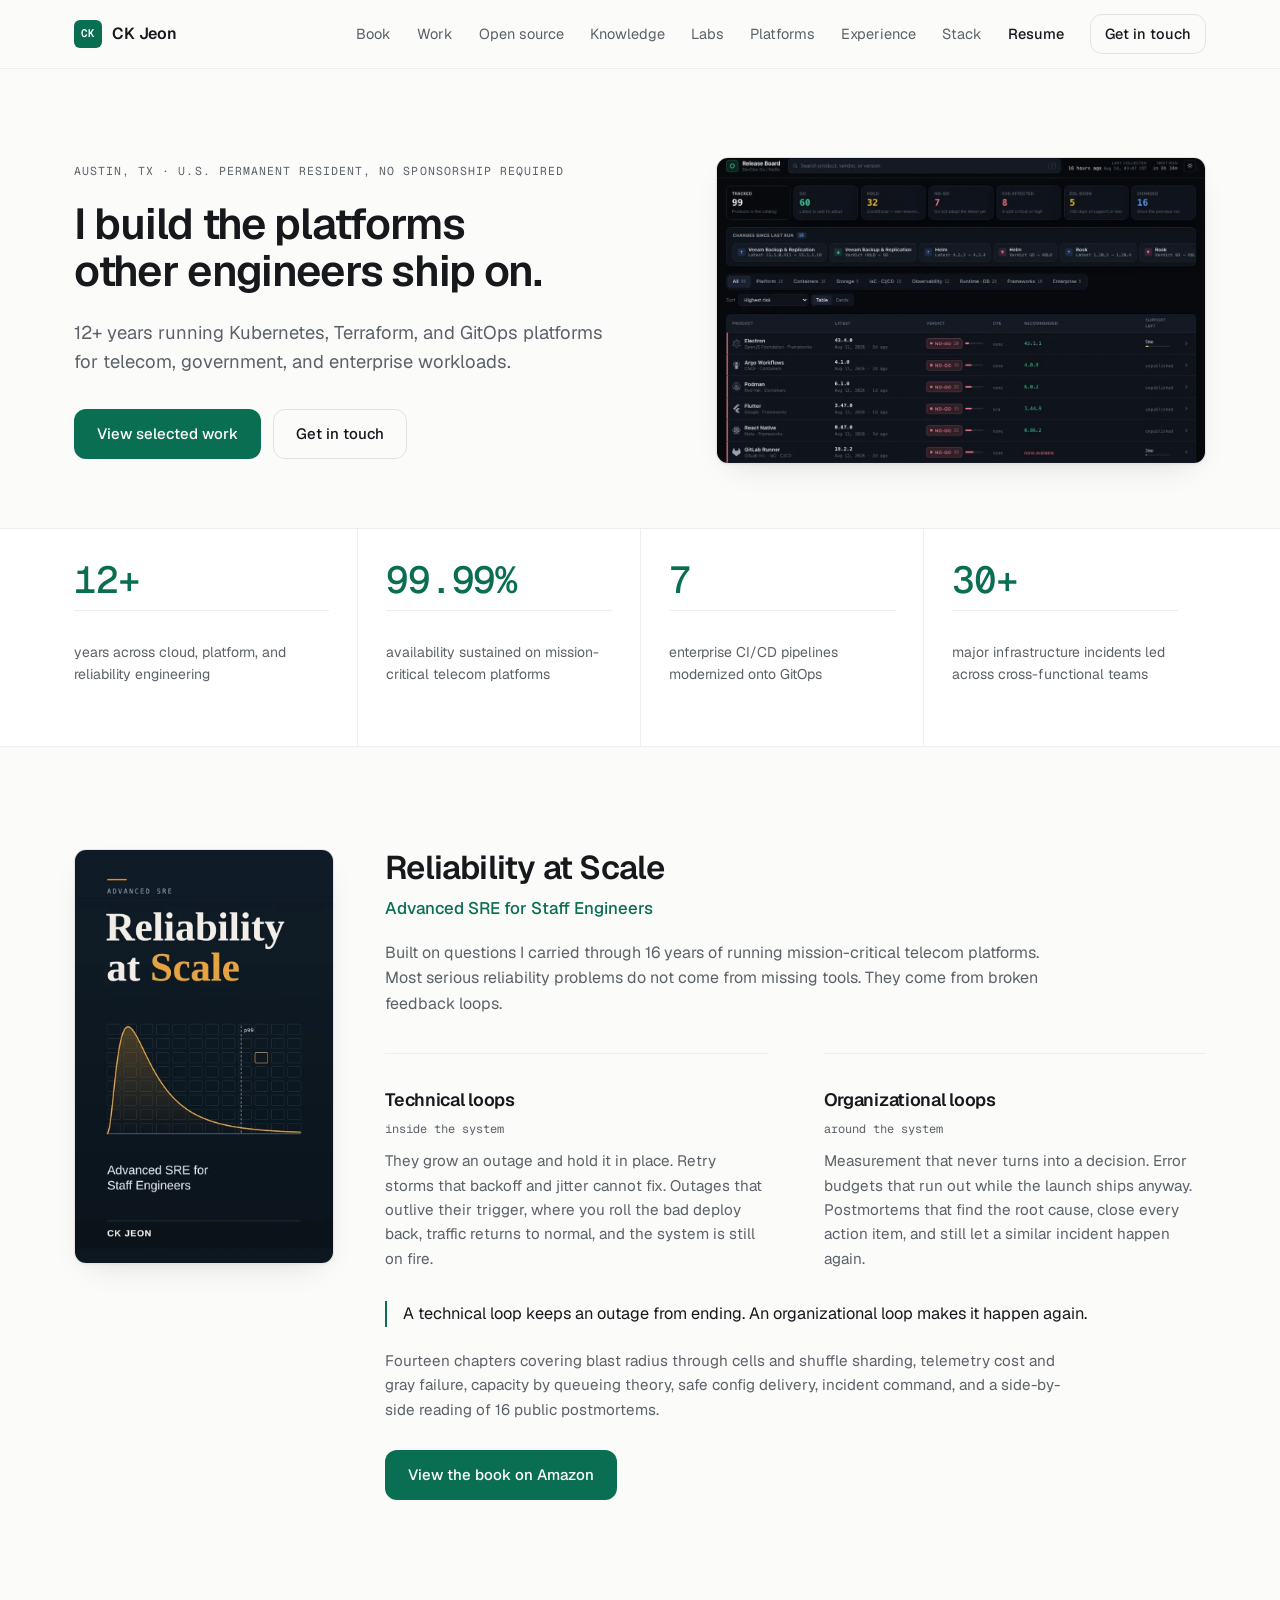
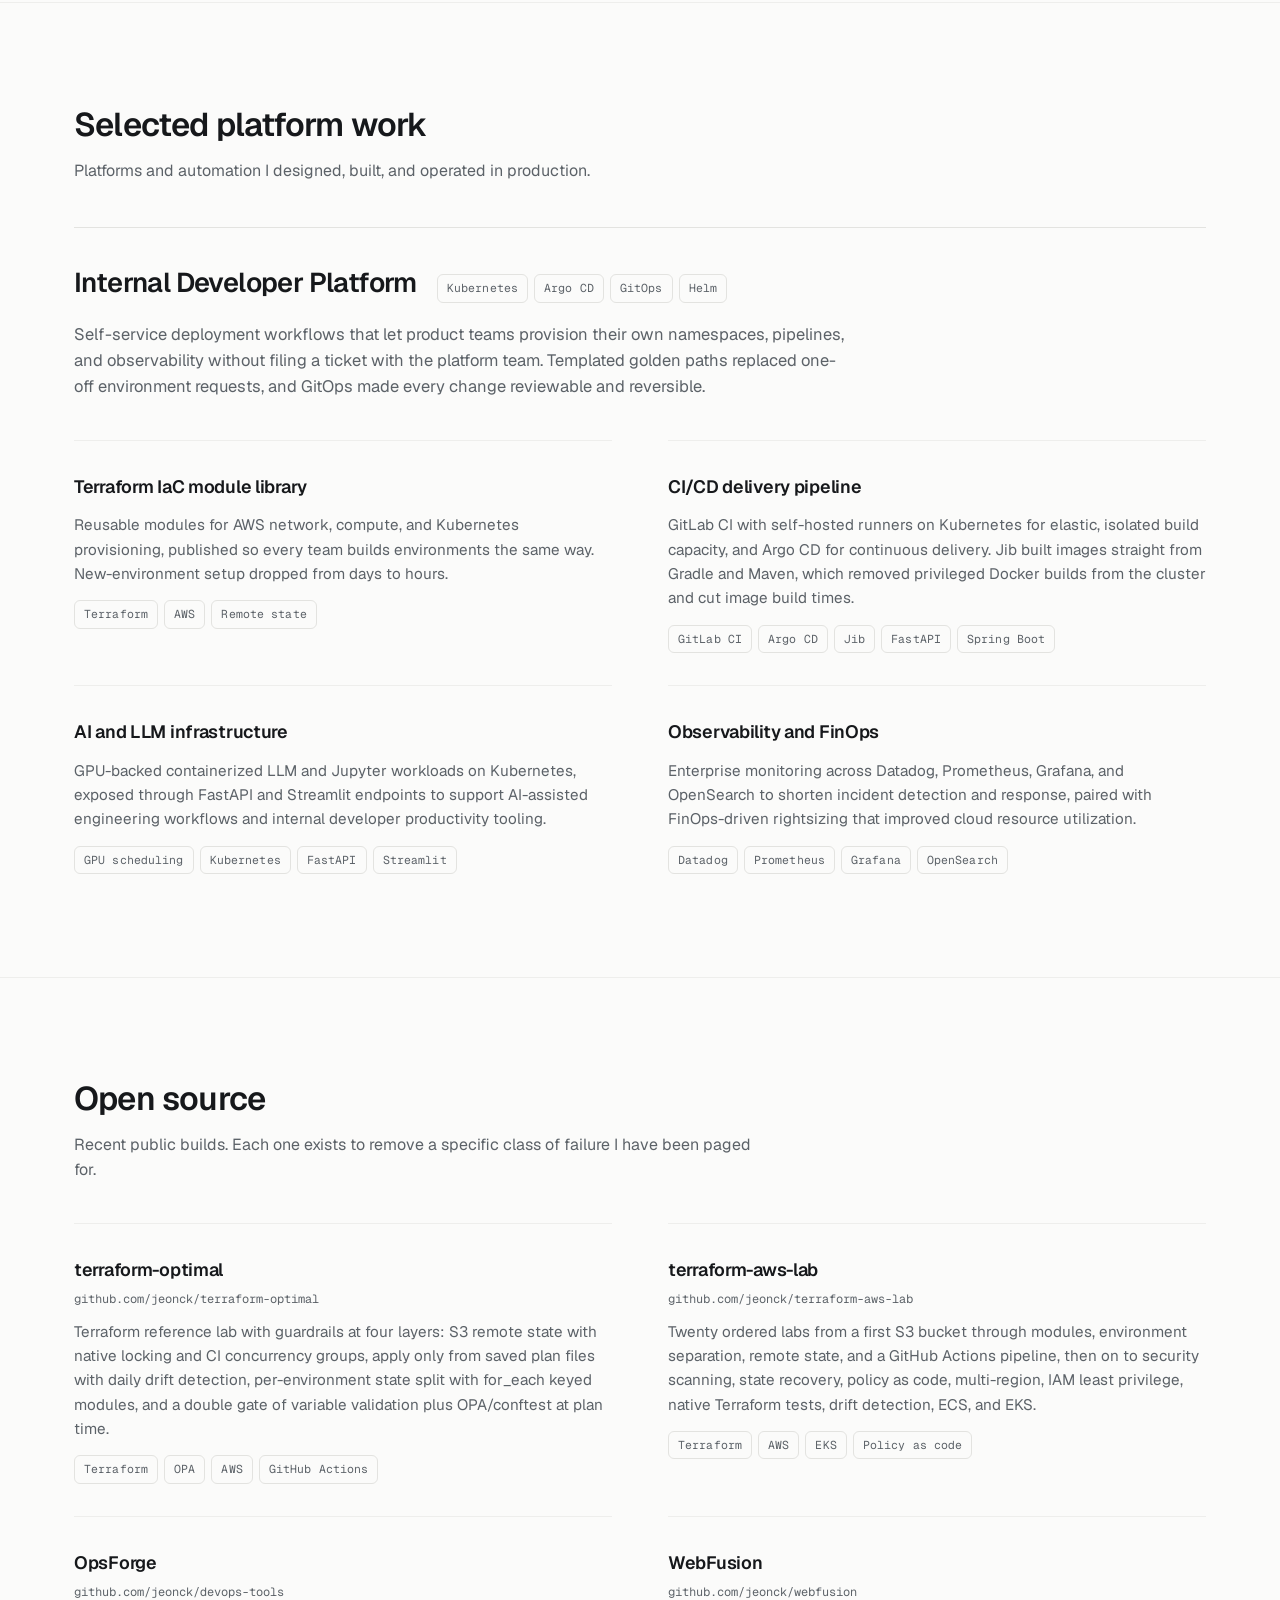
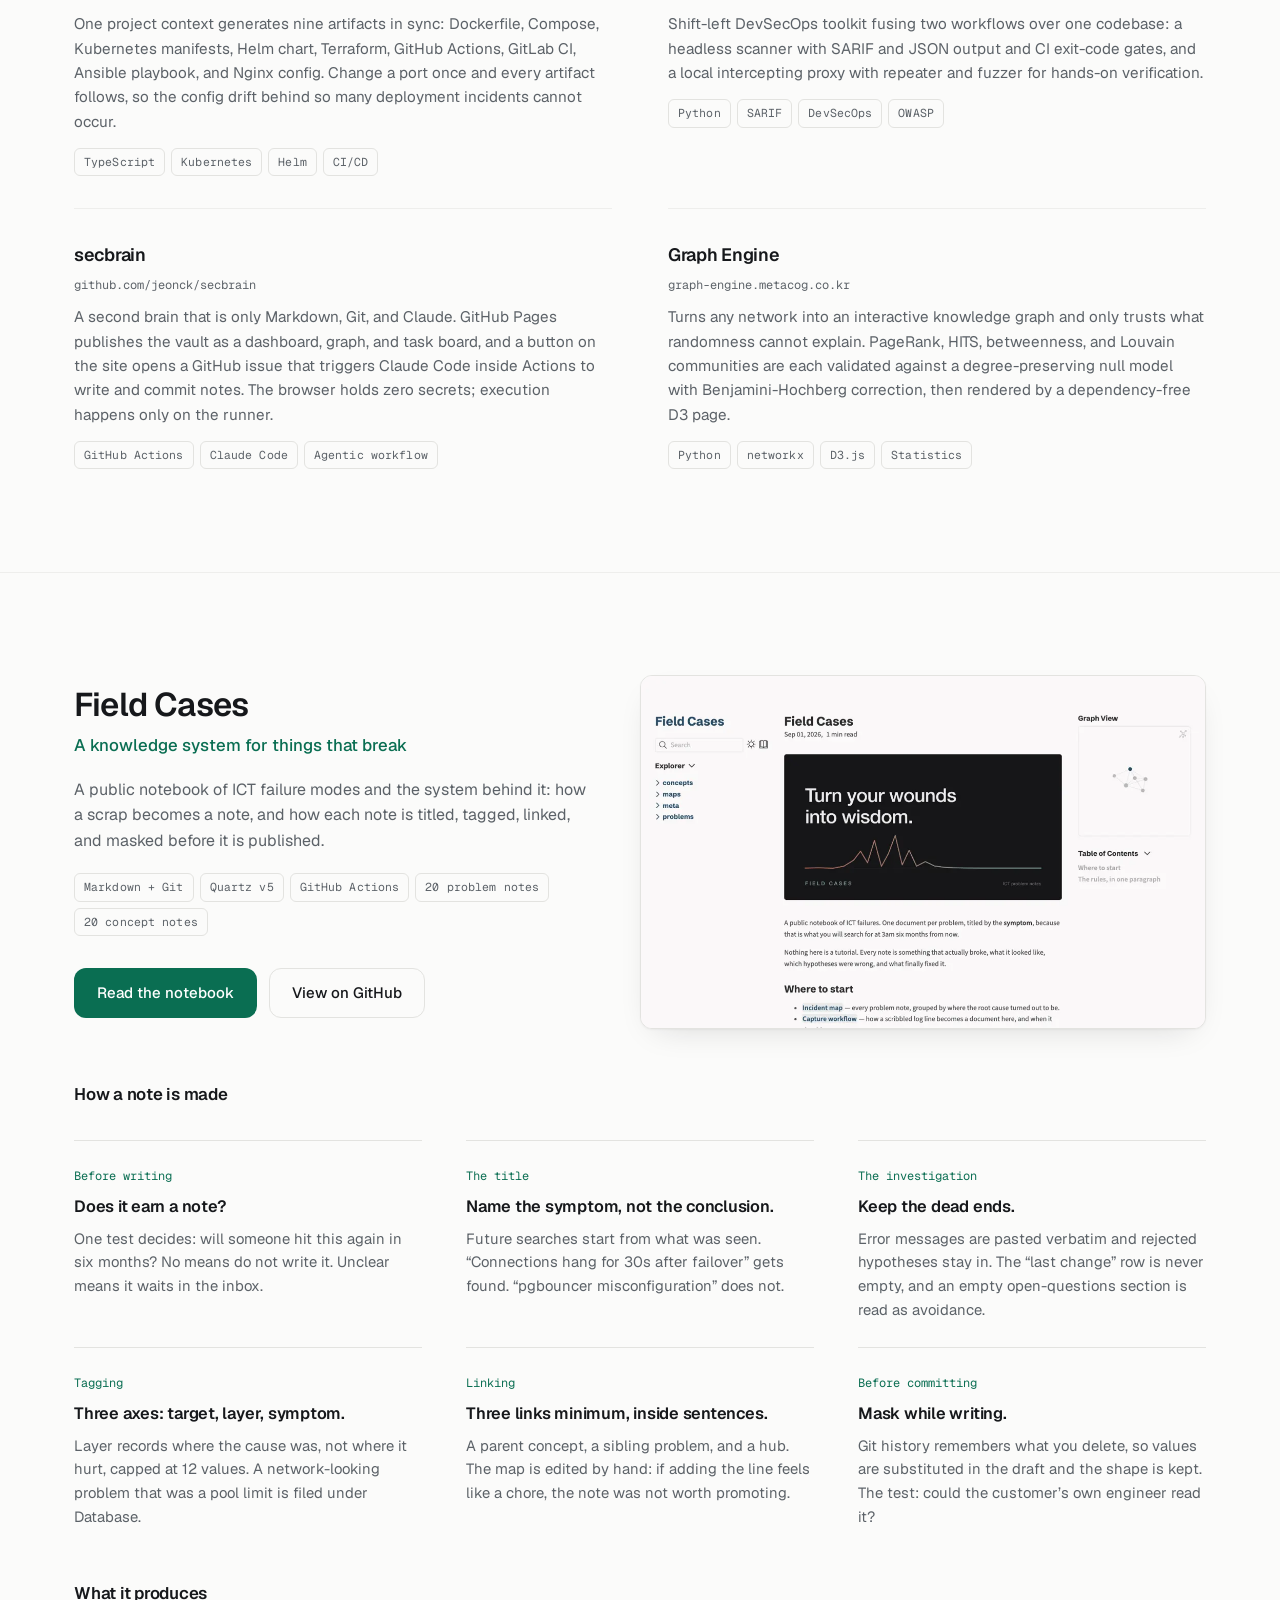
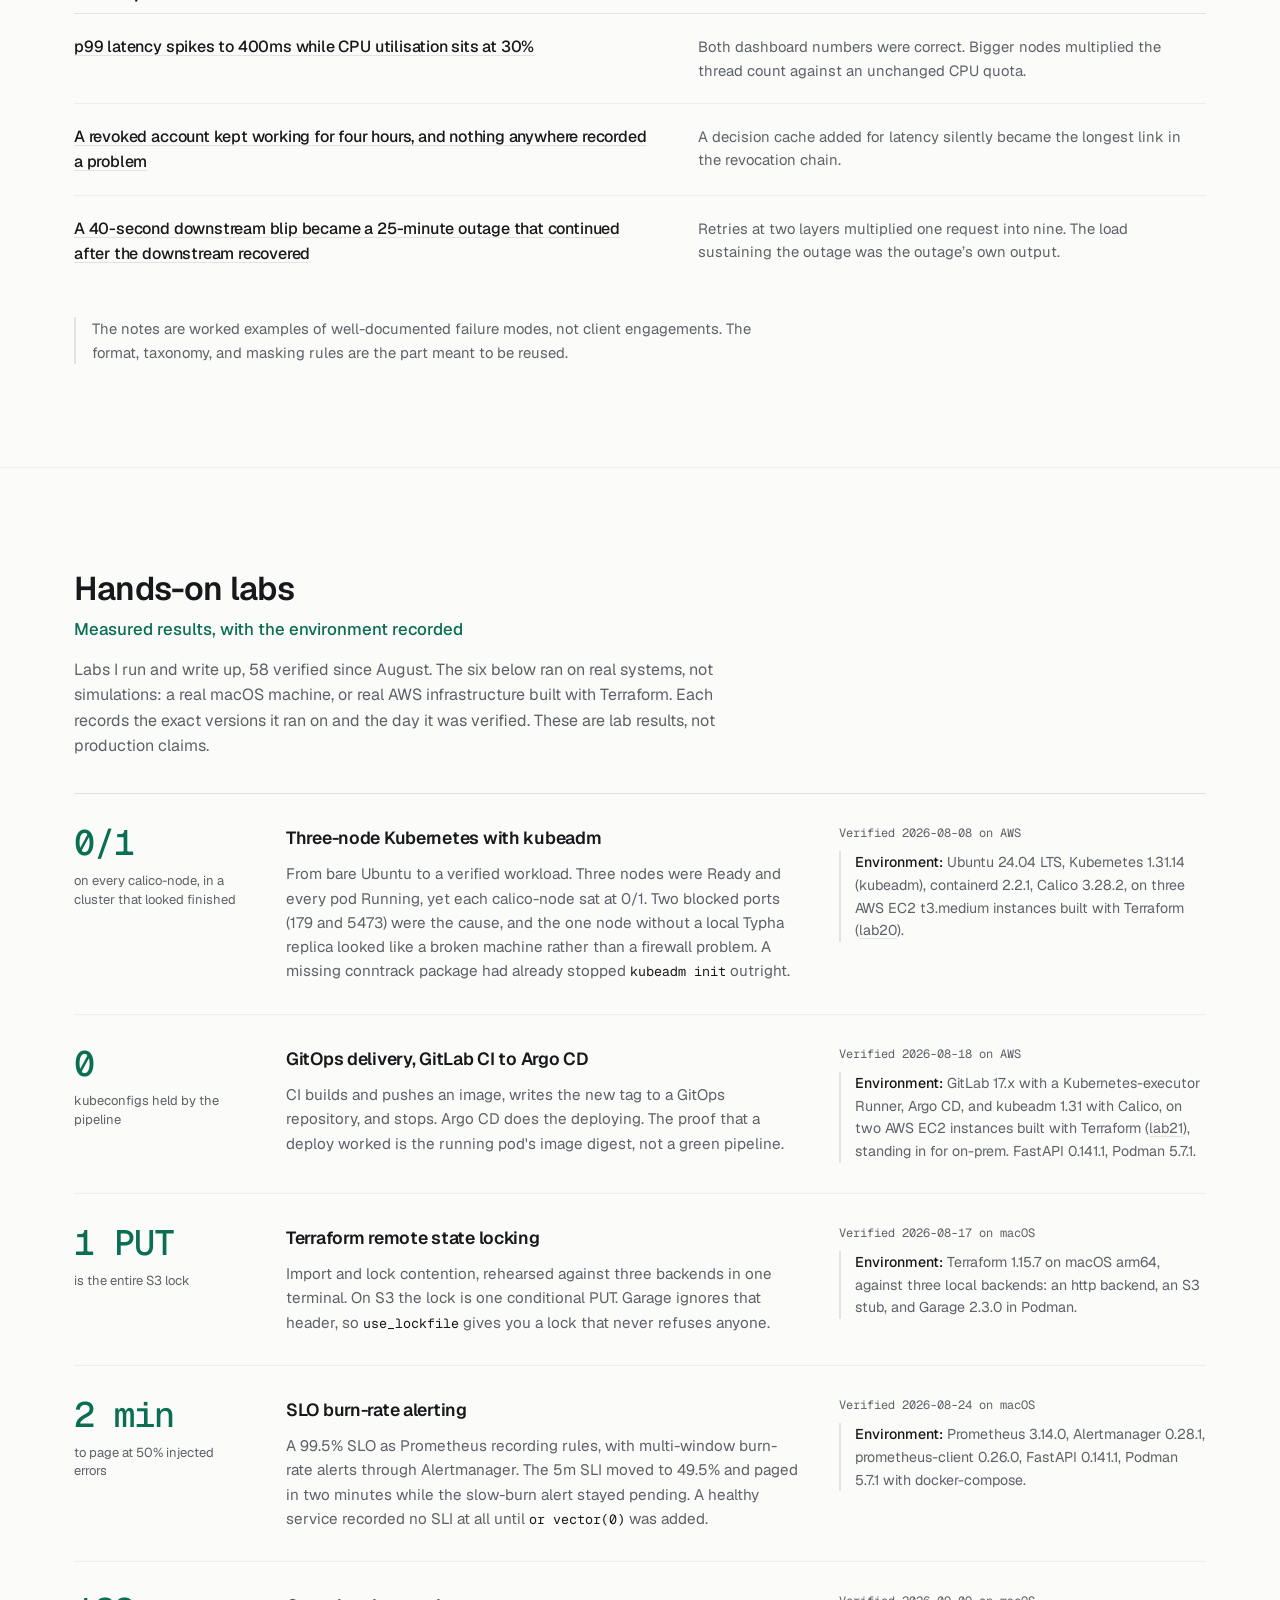
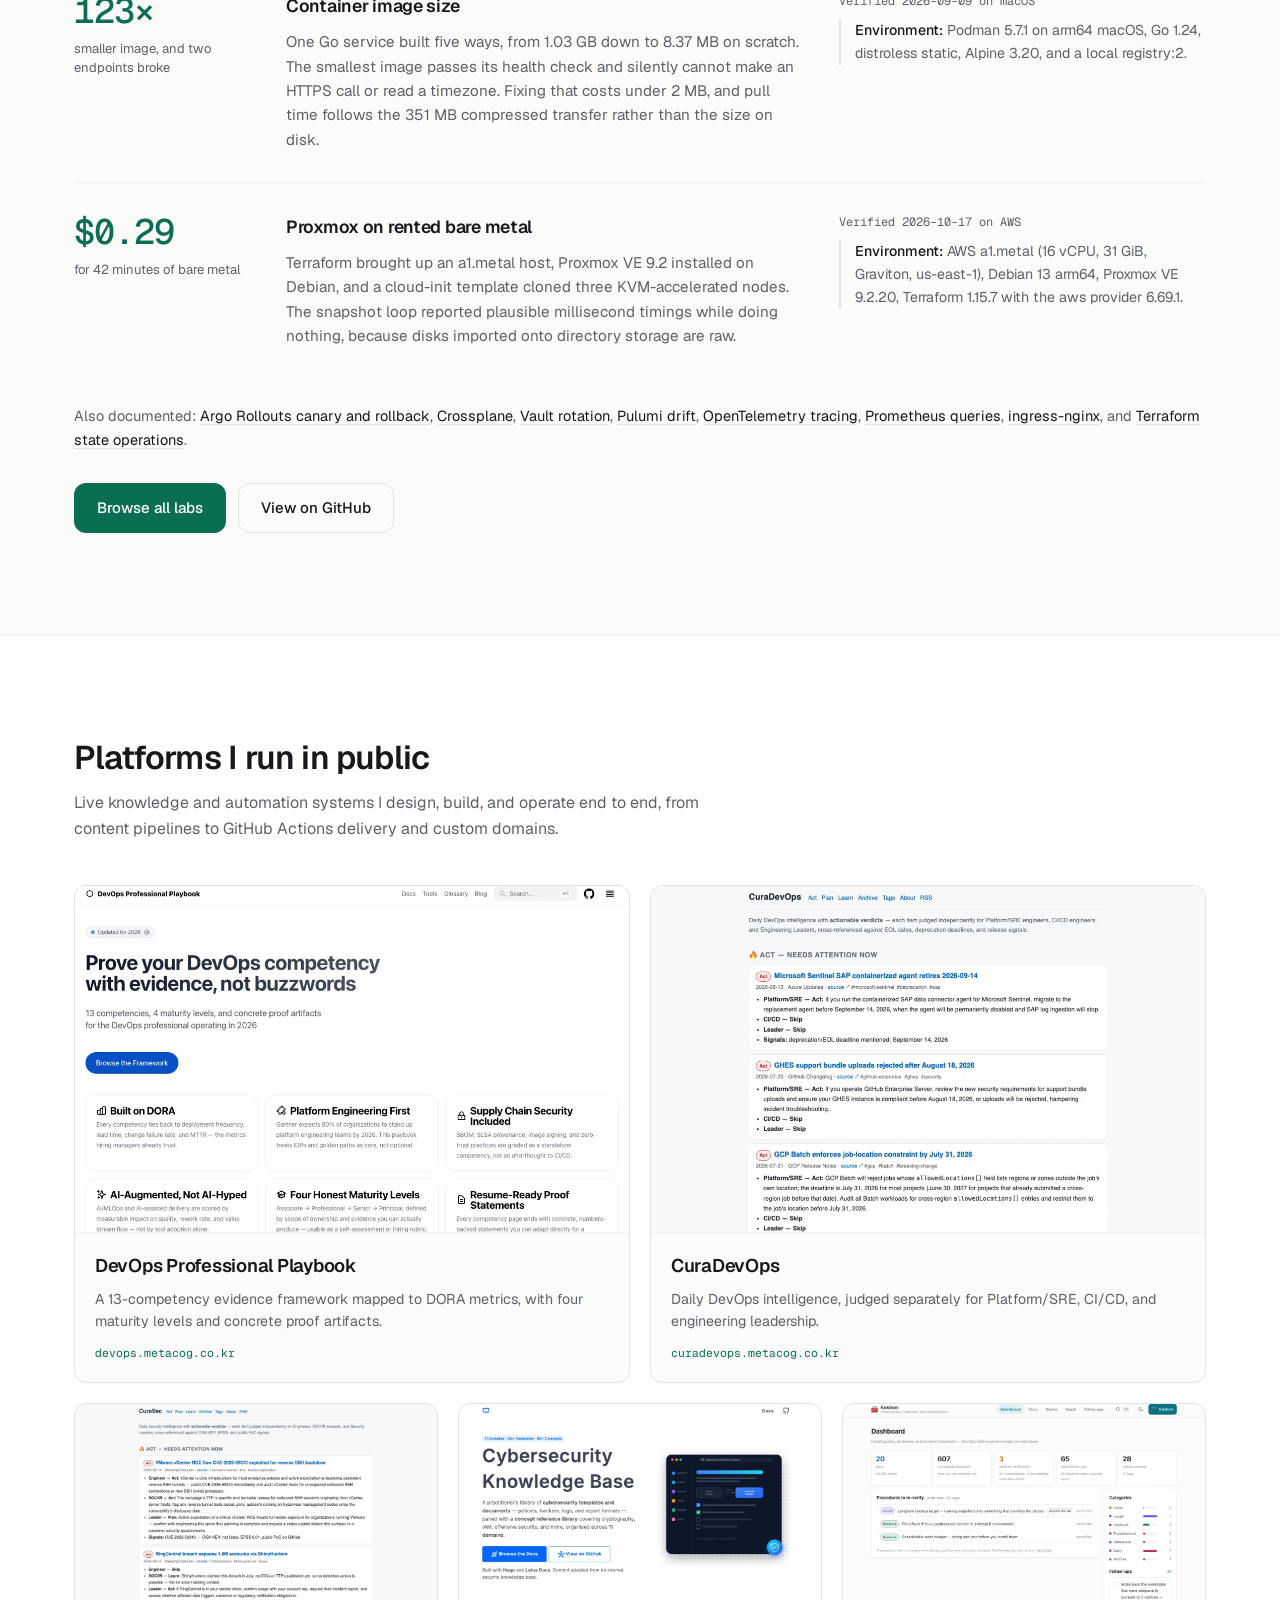
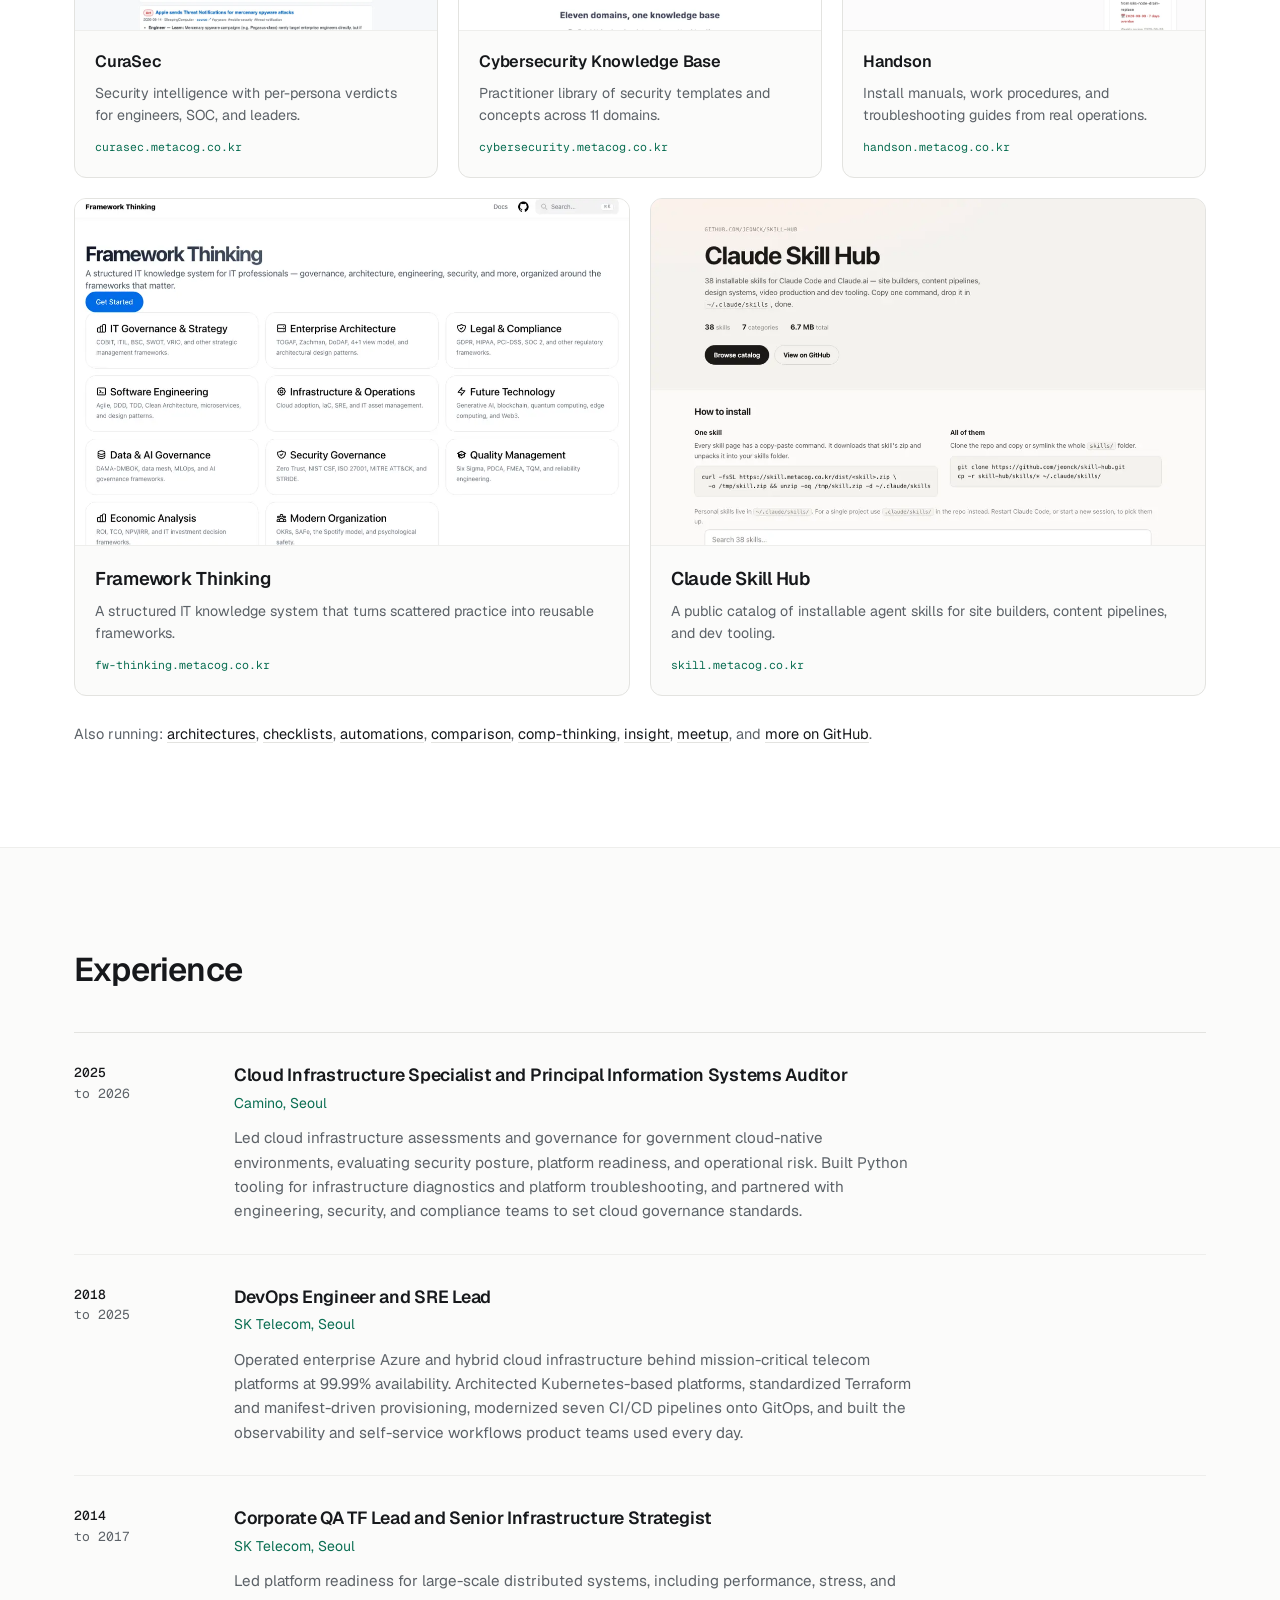
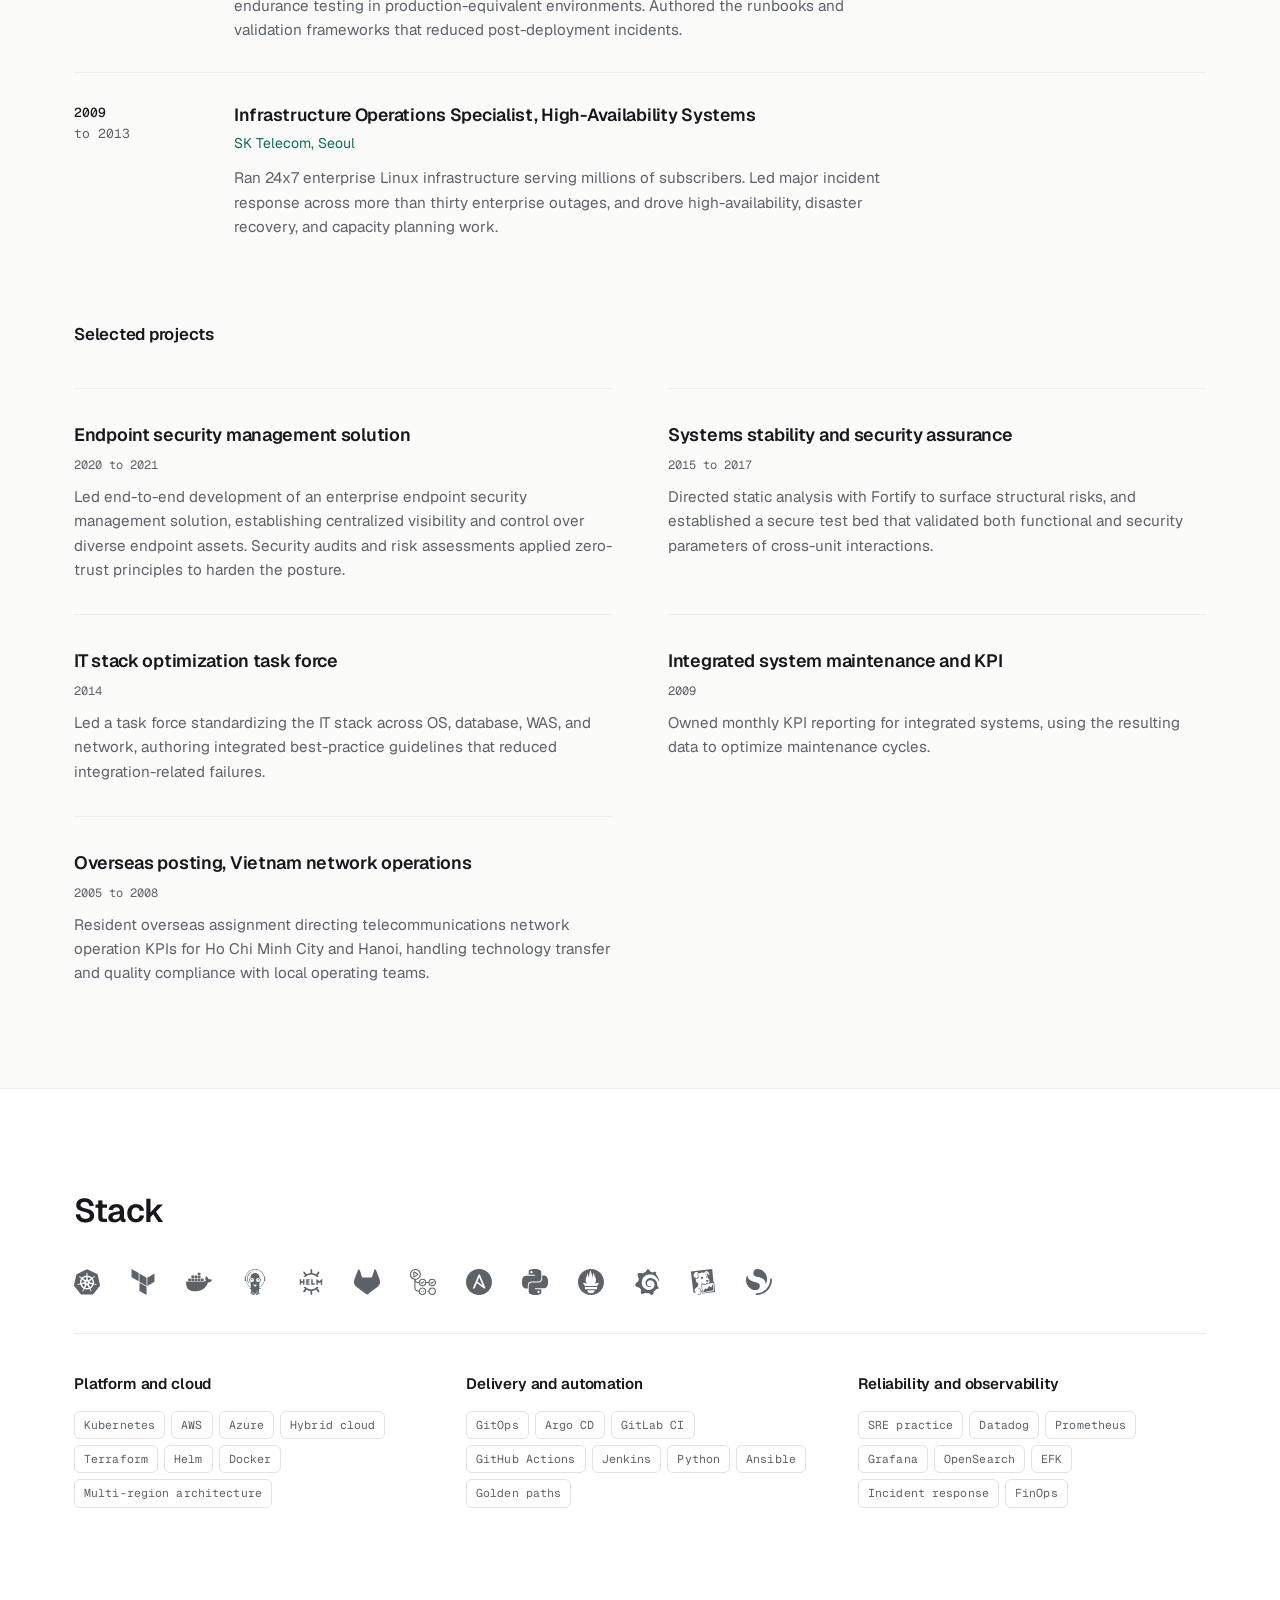
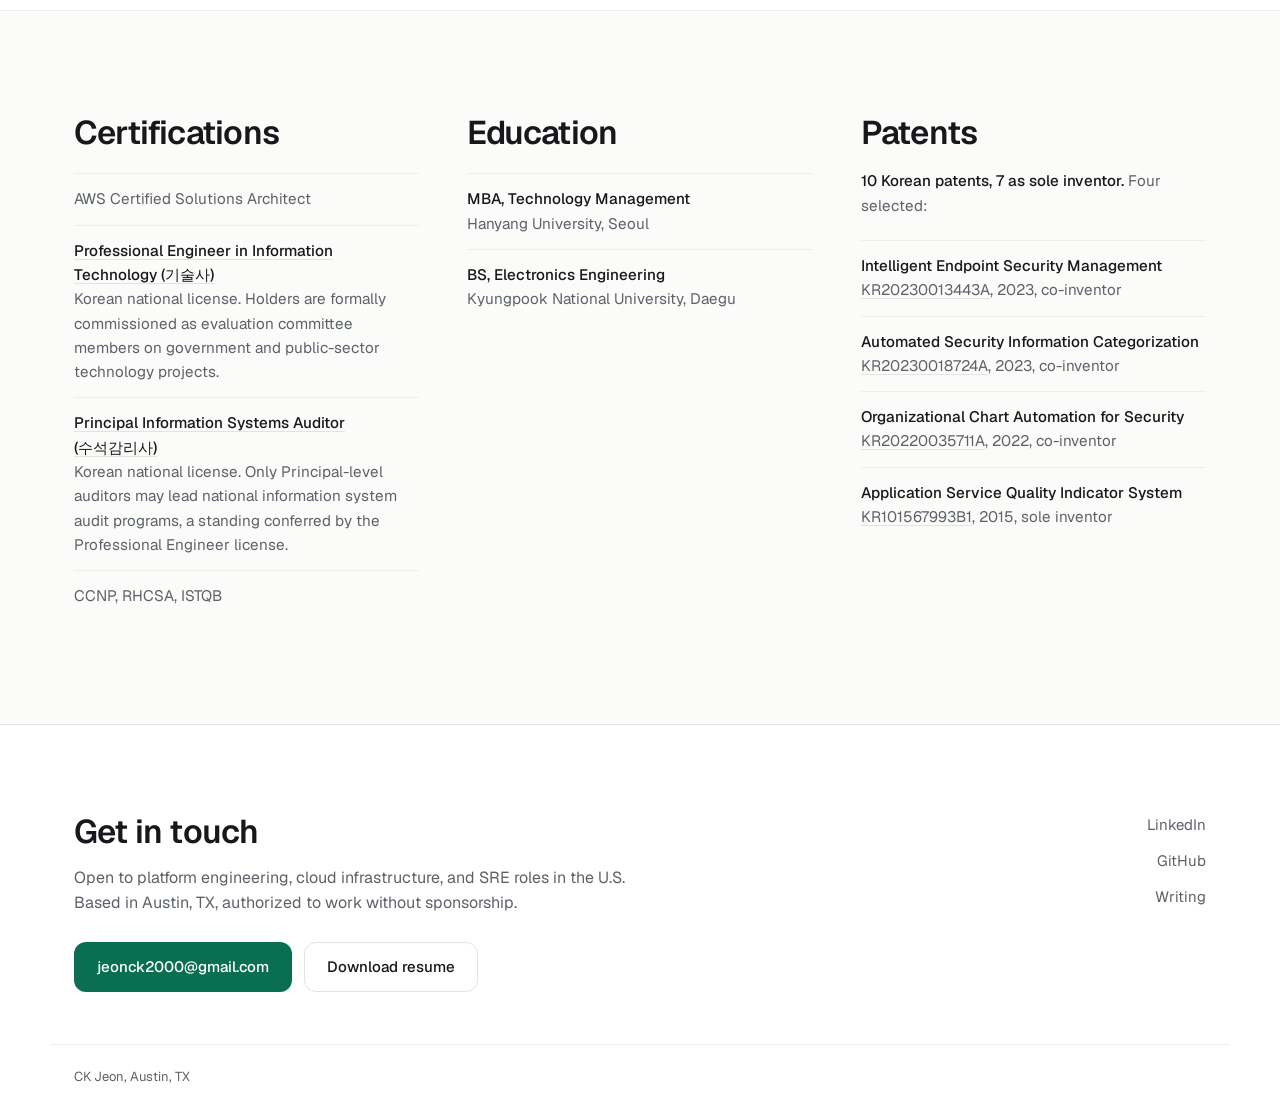
==== commit b36a9d09: "State patent count and inventorship Adds '10 Korean patents, 7 as sole inventor' and marks each list" ====
--- a/index.html
+++ b/index.html
@@ -627,11 +627,12 @@
     </div>
     <div class="reveal">
       <h2 class="h2">Patents</h2>
+      <p class="pat-count"><strong>10 Korean patents, 7 as sole inventor.</strong> Four selected:</p>
       <ul class="plain">
-        <li><strong>Intelligent Endpoint Security Management</strong><br><a href="https://patents.google.com/patent/KR20230013443A/en" target="_blank" rel="noopener">KR20230013443A</a>, 2023</li>
-        <li><strong>Automated Security Information Categorization</strong><br><a href="https://patents.google.com/patent/KR20230018724A/en" target="_blank" rel="noopener">KR20230018724A</a>, 2023</li>
-        <li><strong>Organizational Chart Automation for Security</strong><br><a href="https://patents.google.com/patent/KR20220035711A" target="_blank" rel="noopener">KR20220035711A</a>, 2022</li>
-        <li><strong>Application Service Quality Indicator System</strong><br><a href="https://patents.google.com/patent/KR101567993B1/en" target="_blank" rel="noopener">KR101567993B1</a>, 2015</li>
+        <li><strong>Intelligent Endpoint Security Management</strong><br><a href="https://patents.google.com/patent/KR20230013443A/en" target="_blank" rel="noopener">KR20230013443A</a>, 2023, co-inventor</li>
+        <li><strong>Automated Security Information Categorization</strong><br><a href="https://patents.google.com/patent/KR20230018724A/en" target="_blank" rel="noopener">KR20230018724A</a>, 2023, co-inventor</li>
+        <li><strong>Organizational Chart Automation for Security</strong><br><a href="https://patents.google.com/patent/KR20220035711A" target="_blank" rel="noopener">KR20220035711A</a>, 2022, co-inventor</li>
+        <li><strong>Application Service Quality Indicator System</strong><br><a href="https://patents.google.com/patent/KR101567993B1/en" target="_blank" rel="noopener">KR101567993B1</a>, 2015, sole inventor</li>
       </ul>
     </div>
   </div>
--- a/styles.css
+++ b/styles.css
@@ -387,6 +387,8 @@
 .plain{list-style:none; margin:22px 0 0; padding:0}
 .plain li{padding:13px 0; border-top:1px solid var(--line-soft); color:var(--muted); font-size:15.2px; word-break:keep-all}
 .plain li strong{color:var(--text); font-weight:500}
+.pat-count{margin:18px 0 0; color:var(--muted); font-size:15.2px}
+.pat-count strong{color:var(--text); font-weight:500}
 .plain a{color:inherit; text-decoration:underline; text-decoration-color:var(--line); text-underline-offset:3px}
 .plain a:hover{text-decoration-color:var(--accent)}
 
